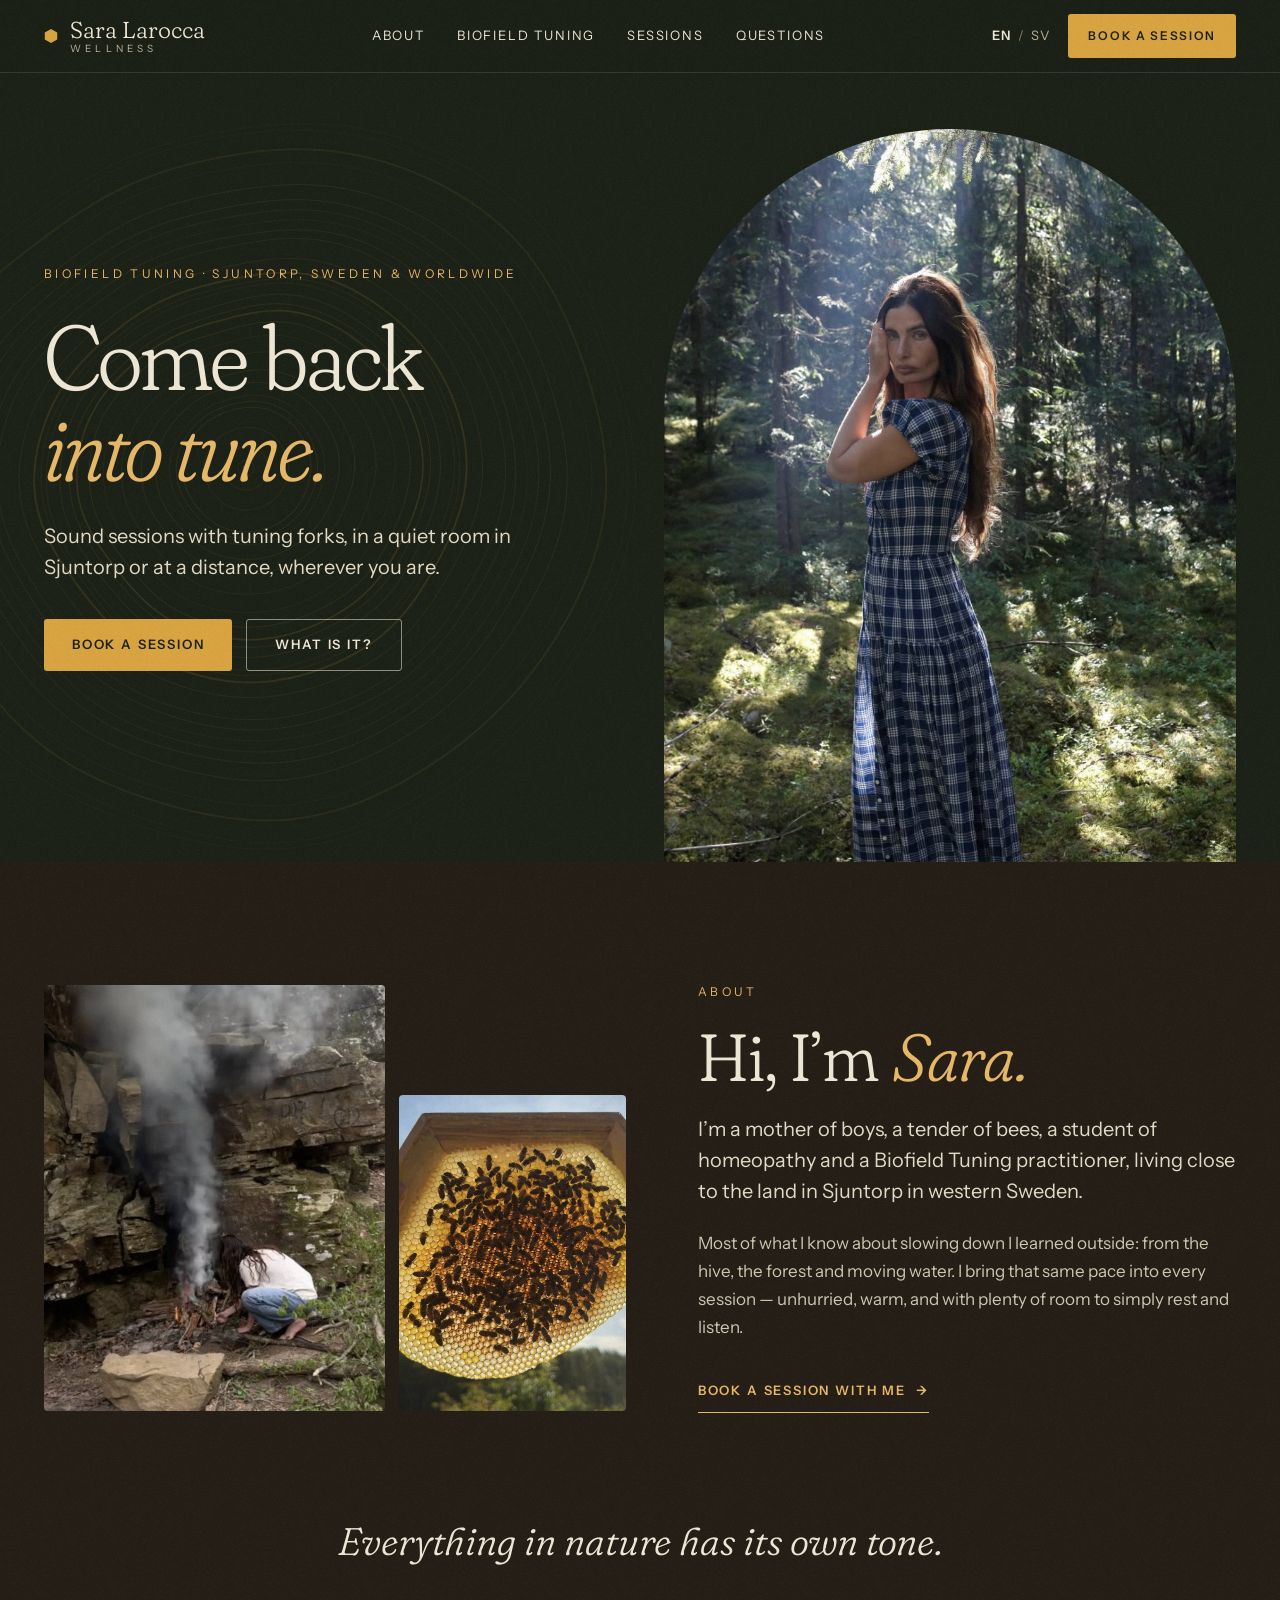
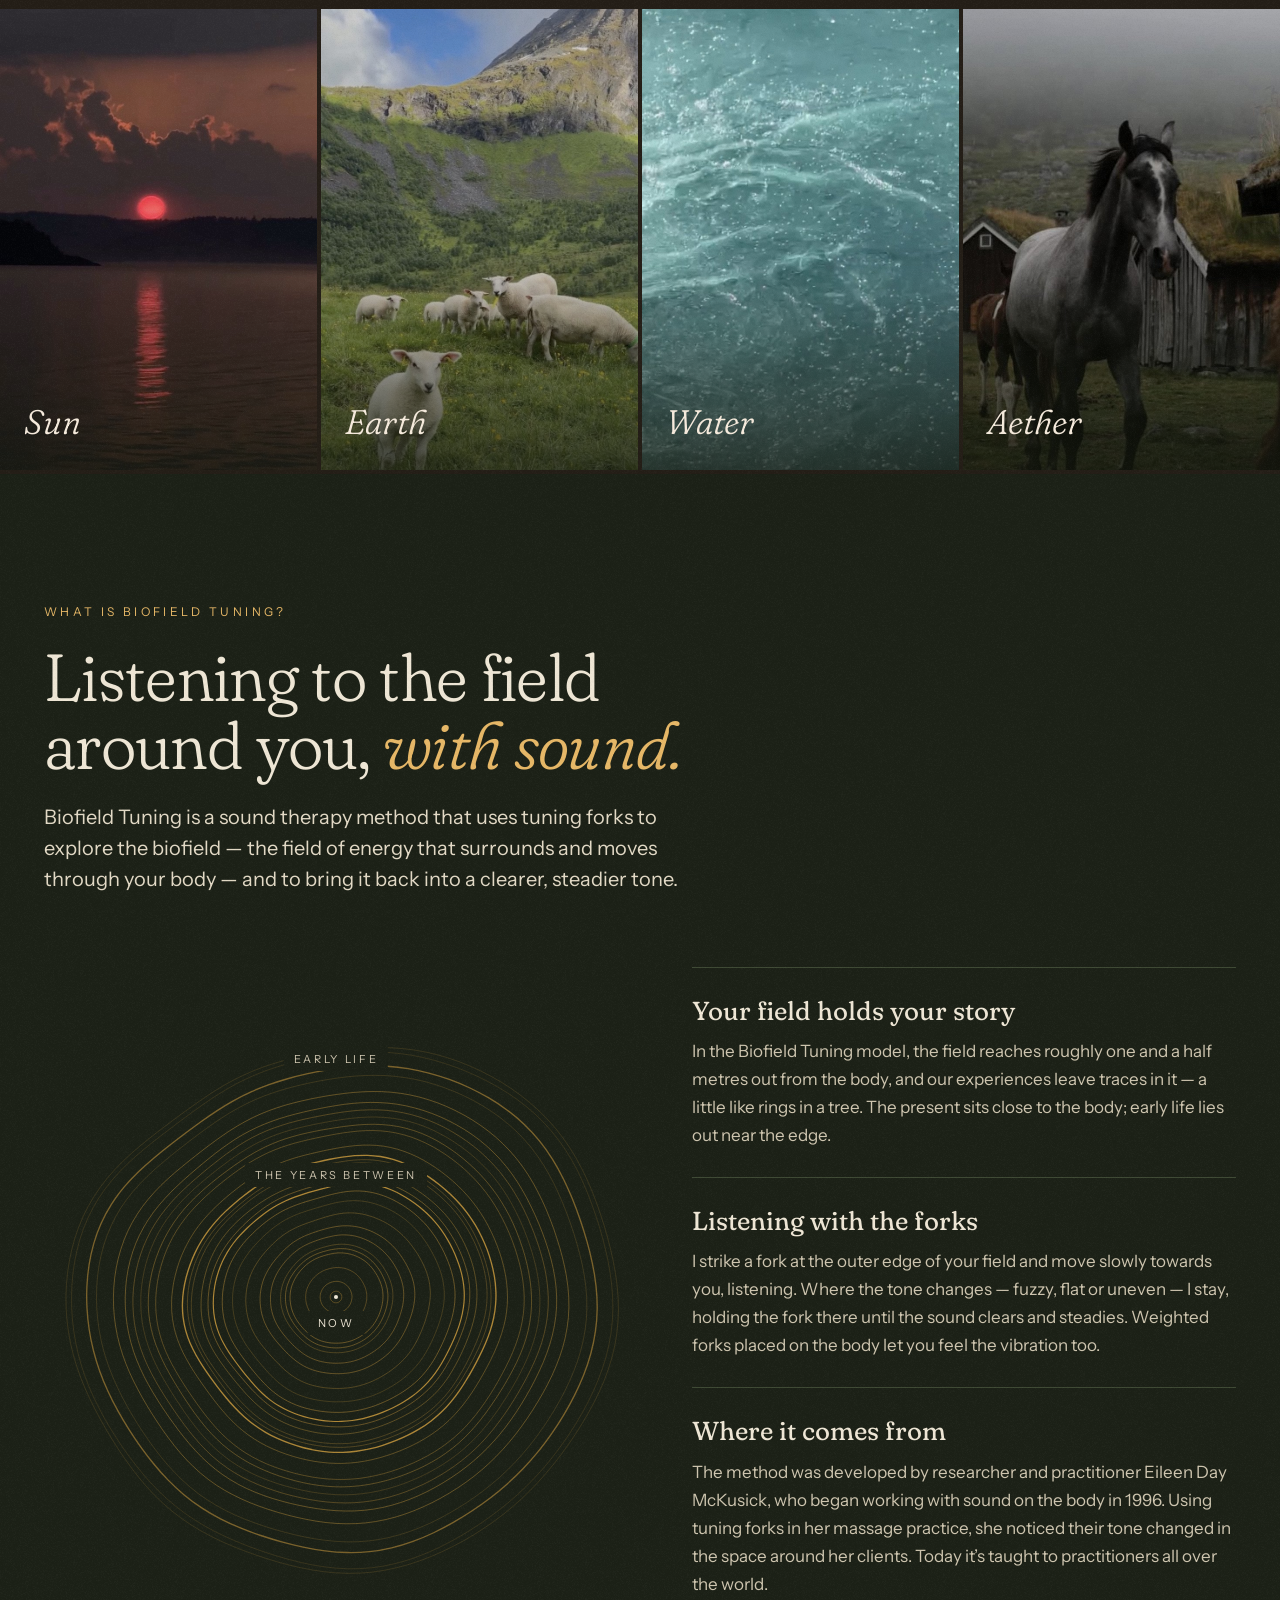
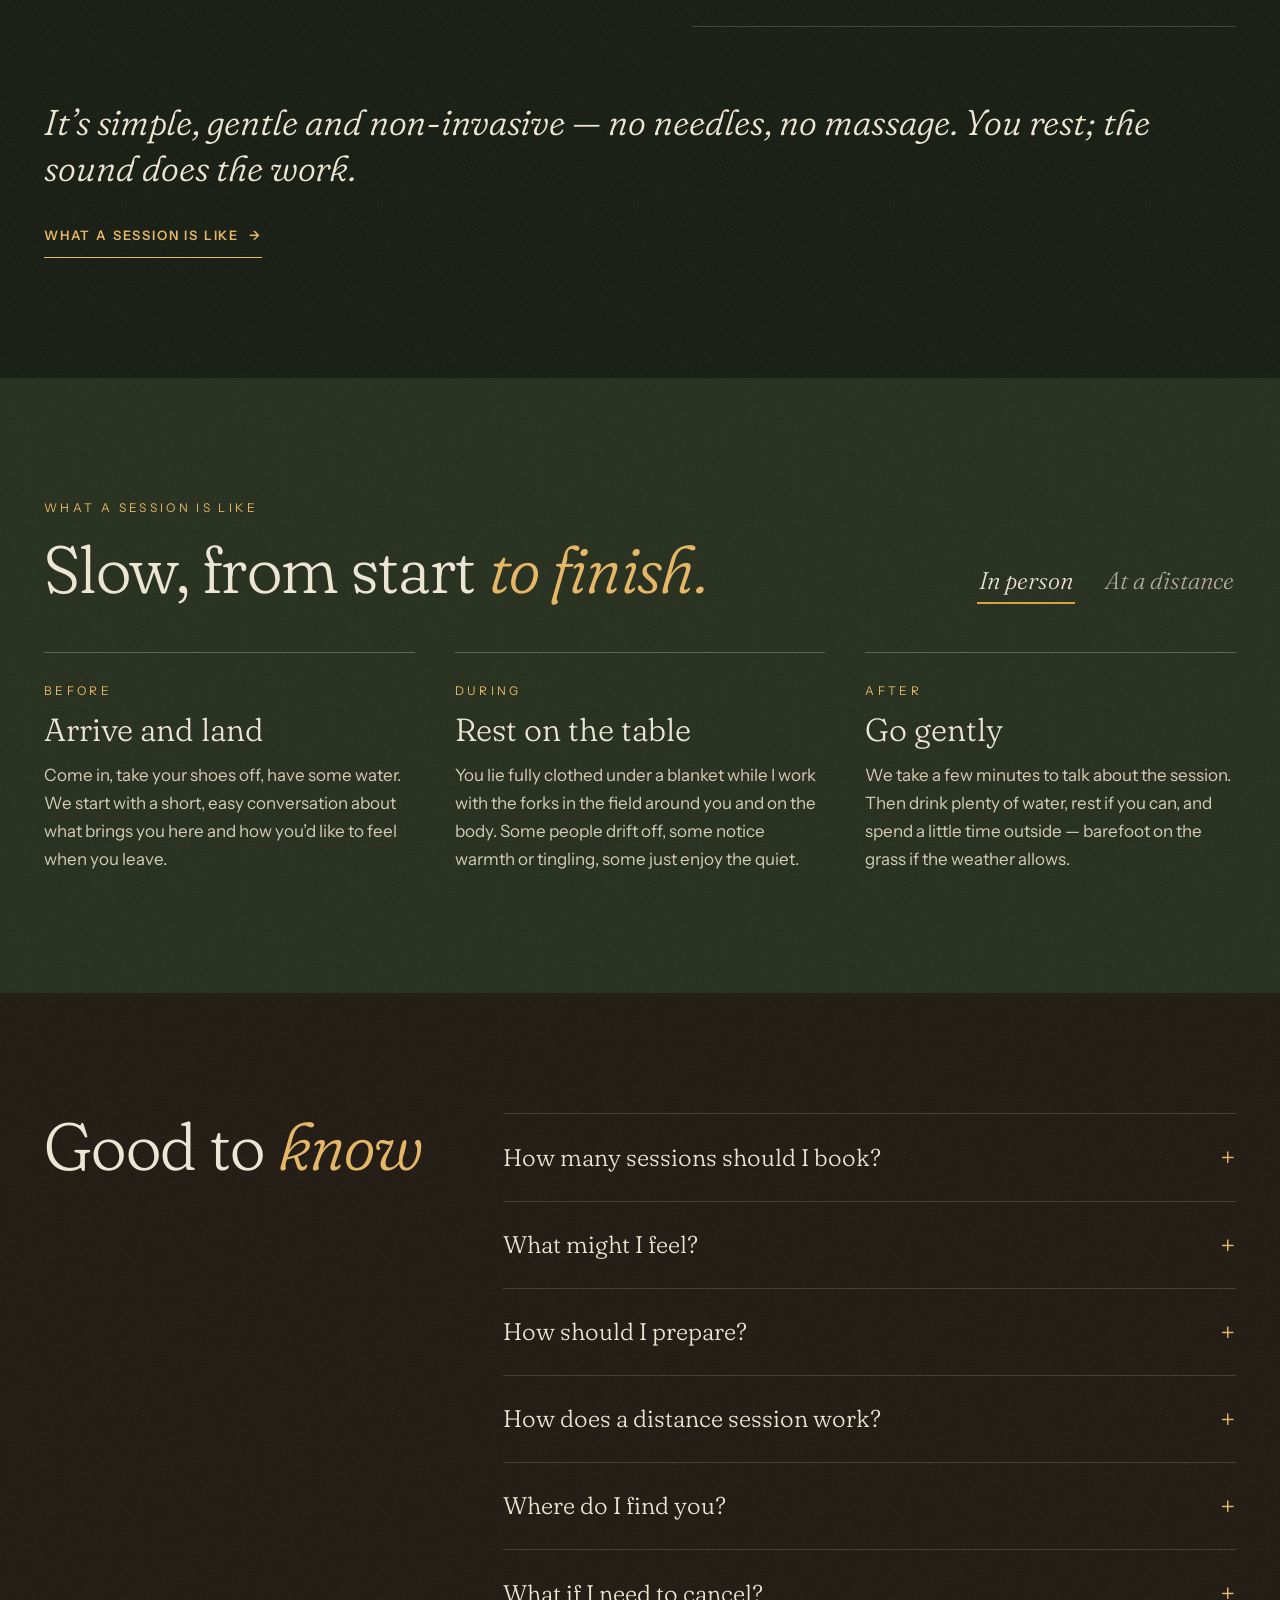
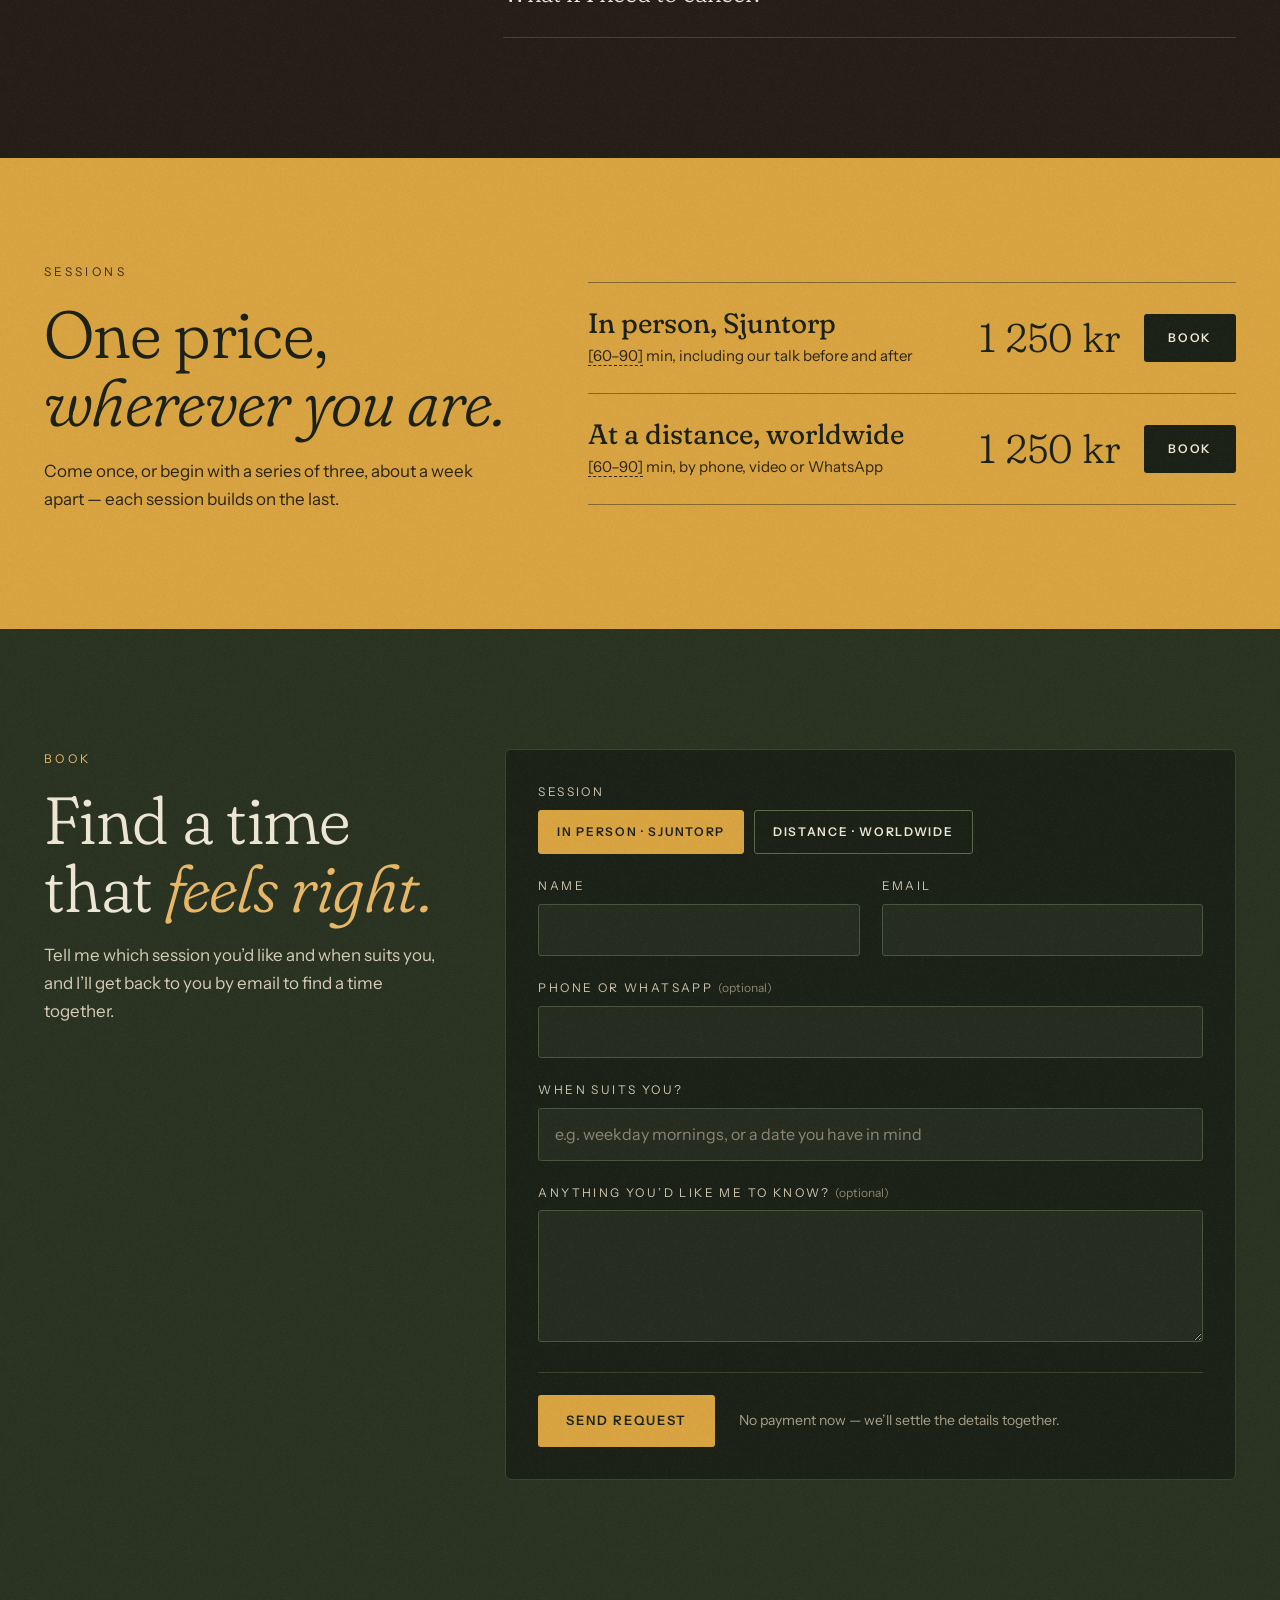
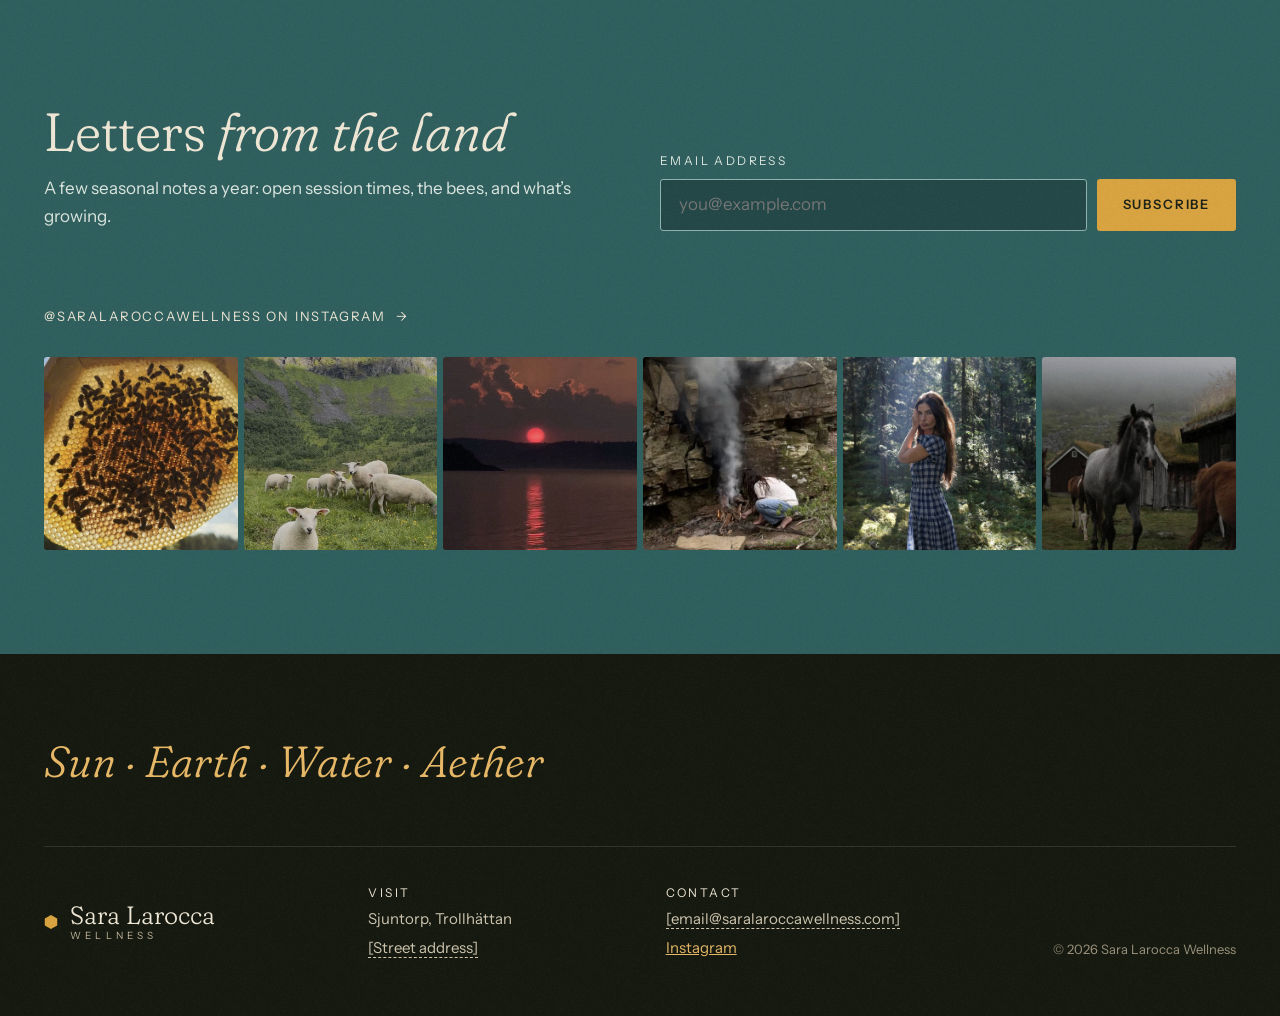
==== index.html @ 6b02db24 "Add Sara Larocca Wellness website (English + Swedish) Static two-language site: index.html (EN), sv/" ====
<!doctype html>
<html lang="en">
<head>
<meta charset="utf-8">
<meta name="viewport" content="width=device-width, initial-scale=1">
<title>Sara Larocca Wellness — Biofield Tuning in Sjuntorp & online</title>
<meta name="description" content="Biofield Tuning sound sessions with tuning forks, in person in Sjuntorp (Trollhättan) or at a distance, worldwide. 1 250 kr per session.">
<meta name="theme-color" content="#1C2117">
<link rel="alternate" hreflang="en" href="/">
<link rel="alternate" hreflang="sv" href="/sv/">
<link rel="alternate" hreflang="x-default" href="/">
<meta property="og:type" content="website">
<meta property="og:title" content="Sara Larocca Wellness — Biofield Tuning in Sjuntorp & online">
<meta property="og:description" content="Biofield Tuning sound sessions with tuning forks, in person in Sjuntorp (Trollhättan) or at a distance, worldwide. 1 250 kr per session.">
<meta property="og:image" content="assets/img/forest.jpg">
<link rel="icon" href="favicon.svg" type="image/svg+xml">
<link rel="preconnect" href="https://fonts.googleapis.com">
<link rel="preconnect" href="https://fonts.gstatic.com" crossorigin>
<link href="https://fonts.googleapis.com/css2?family=Fraunces:ital,opsz,wght@0,9..144,300..600;1,9..144,300..500&amp;family=Instrument+Sans:wght@400;500;600&amp;display=swap" rel="stylesheet">
<link rel="stylesheet" href="assets/css/site.css">
<script type="application/ld+json">{"@context": "https://schema.org", "@type": "HealthAndBeautyBusiness", "name": "Sara Larocca Wellness", "description": "Biofield Tuning sound sessions with tuning forks, in person in Sjuntorp (Trollhättan) or at a distance, worldwide. 1 250 kr per session.", "address": {"@type": "PostalAddress", "addressLocality": "Sjuntorp", "addressRegion": "Västra Götaland", "addressCountry": "SE"}, "sameAs": ["https://www.instagram.com/saralaroccawellness/"], "priceRange": "1250 SEK"}</script>
</head>
<body>
<div id="top" class="grain" style="font-family: 'Instrument Sans', system-ui, sans-serif; font-variation-settings: 'SOFT' 100; color: #EFE7D6; background: #1C2117; font-size: 17px; line-height: 1.65">

<!-- NAV -->
<header style="position: sticky; top: 0; z-index: 10; background: rgba(28,33,23,0.92); border-bottom: 1px solid rgba(239,231,214,0.12)">
<div style="max-width: 1240px; margin: 0 auto; padding: 14px 24px; display: flex; align-items: center; justify-content: space-between; gap: 24px; flex-wrap: wrap">
<a href="#top" style="text-decoration: none; color: #EFE7D6; display: flex; align-items: center; gap: 12px">
<svg aria-hidden="true" width="14" height="16" viewBox="0 0 18 20"><path d="M9 1 L17 5.5 L17 14.5 L9 19 L1 14.5 L1 5.5 Z" fill="#D9A441"></path></svg>
<span style="display: flex; flex-direction: column; line-height: 1.1">
<span style="font-family: 'Fraunces', Georgia, serif; font-size: 23px; font-weight: 300">Sara Larocca</span>
<span style="font-size: 10px; letter-spacing: 0.42em; text-transform: uppercase; color: #BFB49C">Wellness</span>
</span>
</a>
<nav class="nav-links" aria-label="Main" style="display: flex; gap: 32px; font-size: 13px; letter-spacing: 0.14em; text-transform: uppercase">
<a href="#about" style="color: #EFE7D6; text-decoration: none">About</a>
<a href="#what" style="color: #EFE7D6; text-decoration: none">Biofield Tuning</a>
<a href="#sessions" style="color: #EFE7D6; text-decoration: none">Sessions</a>
<a href="#faq" style="color: #EFE7D6; text-decoration: none">Questions</a>
</nav>
<div style="display: flex; align-items: center; gap: 18px">
<div style="font-size: 13px; letter-spacing: 0.1em; display: flex; gap: 6px" aria-label="Language">
<a href="#top" aria-current="page" style="color: #EFE7D6; font-weight: 600; text-decoration: none">EN</a>
<span aria-hidden="true" style="color: #8E8672">/</span>
<a href="sv/" lang="sv" style="color: #BFB49C; text-decoration: none">SV</a>
</div>
<a href="#book" style="background: #D9A441; color: #1C2117; text-decoration: none; padding: 0 20px; border-radius: 3px; font-weight: 600; font-size: 12px; letter-spacing: 0.14em; text-transform: uppercase; min-height: 44px; box-sizing: border-box; display: inline-flex; align-items: center">Book a session</a>
</div>
</div>
</header>

<!-- HERO -->
<section style="display: flex; flex-wrap: wrap; align-items: stretch; background: #1C2117">
<div style="flex: 1 1 480px; min-width: 0; display: flex; align-items: center; padding: 88px 40px 88px max(24px, calc((100vw - 1240px) / 2 + 24px)); box-sizing: border-box; position: relative; overflow: hidden">
<img src="assets/img/rings.svg" alt="" aria-hidden="true" style="position: absolute; left: -24%; top: 50%; width: 125%; max-width: none; transform: translateY(-50%); opacity: 0.16; pointer-events: none">
<div style="position: relative; display: flex; flex-direction: column; gap: 28px; max-width: 600px">
<p style="margin: 0; font-size: 12px; letter-spacing: 0.28em; text-transform: uppercase; color: #E7B867">Biofield Tuning · Sjuntorp, Sweden &amp; worldwide</p>
<h1 style="margin: 0; font-family: 'Fraunces', Georgia, serif; font-weight: 300; font-size: clamp(56px, 7.2vw, 104px); line-height: 0.98; letter-spacing: -0.02em">Come back <em style="font-style: italic; color: #E7B867">into tune.</em></h1>
<p style="margin: 0; font-size: 20px; line-height: 1.55; color: #E3DAC6; max-width: 30rem">Sound sessions with tuning forks, in a quiet room in Sjuntorp or at a distance, wherever you are.</p>
<div style="display: flex; gap: 14px; flex-wrap: wrap; margin-top: 8px">
<a href="#book" style="background: #D9A441; color: #1C2117; text-decoration: none; padding: 0 28px; border-radius: 3px; font-weight: 600; font-size: 13px; letter-spacing: 0.14em; text-transform: uppercase; min-height: 52px; box-sizing: border-box; display: inline-flex; align-items: center">Book a session</a>
<a href="#what" style="border: 1px solid rgba(239,231,214,0.55); color: #EFE7D6; text-decoration: none; padding: 0 28px; border-radius: 3px; font-weight: 600; font-size: 13px; letter-spacing: 0.14em; text-transform: uppercase; min-height: 52px; box-sizing: border-box; display: inline-flex; align-items: center">What is it?</a>
</div>
</div>
</div>
<div style="flex: 1 1 480px; min-width: 0; display: flex; justify-content: center; align-items: flex-end; padding: 56px max(24px, calc((100vw - 1240px) / 2 + 24px)) 0 24px; box-sizing: border-box">
<img src="assets/img/forest.jpg" alt="Sara standing in a sunlit spruce forest in a blue gingham dress" style="width: 100%; max-width: 620px; aspect-ratio: 0.78; object-fit: cover; object-position: 45% 30%; border-radius: 999px 999px 0 0; display: block">
</div>
</section>

<!-- ABOUT -->
<section id="about" style="background: #241E17">
<div style="max-width: 1240px; margin: 0 auto; padding: 120px 24px 104px; display: flex; flex-wrap: wrap; gap: 72px; align-items: center">
<div style="flex: 1.2 1 440px; min-width: 0; display: grid; grid-template-columns: 3fr 2fr; gap: 14px; align-items: end">
<img src="assets/img/fire.jpg" alt="Sara crouching barefoot by a smoking campfire under a rock face" style="width: 100%; aspect-ratio: 0.8; object-fit: cover; object-position: 45% 50%; border-radius: 4px; display: block">
<img src="assets/img/honeycomb.jpg" alt="Golden honeycomb covered in bees, held up against the sky" style="width: 100%; aspect-ratio: 0.72; object-fit: cover; object-position: 50% 45%; border-radius: 4px; display: block">
</div>
<div style="flex: 1 1 420px; min-width: 0; display: flex; flex-direction: column; gap: 22px">
<p style="margin: 0; font-size: 12px; letter-spacing: 0.28em; text-transform: uppercase; color: #E7B867">About</p>
<h2 style="margin: 0; font-family: 'Fraunces', Georgia, serif; font-weight: 300; font-size: clamp(42px, 5.2vw, 72px); line-height: 1.02; letter-spacing: -0.01em">Hi, I’m <em style="font-style: italic; color: #E7B867">Sara.</em></h2>
<p style="margin: 0; font-size: 20px; line-height: 1.55; color: #E3DAC6">I’m a mother of boys, a tender of bees, a student of homeopathy and a Biofield Tuning practitioner, living close to the land in Sjuntorp in western Sweden.</p>
<p style="margin: 0; color: #CFC6B0">Most of what I know about slowing down I learned outside: from the hive, the forest and moving water. I bring that same pace into every session — unhurried, warm, and with plenty of room to simply rest and listen.</p>
<a href="#book" style="align-self: flex-start; margin-top: 6px; color: #E7B867; text-decoration: none; font-weight: 600; font-size: 13px; letter-spacing: 0.14em; text-transform: uppercase; min-height: 44px; display: inline-flex; align-items: center; gap: 10px; border-bottom: 1px solid #E7B867">Book a session with me <span aria-hidden="true">→</span></a>
</div>
</div>

<!-- FOUR ELEMENTS -->
<div style="padding: 0 0 4px">
<p style="margin: 0 auto; padding: 0 24px 44px; text-align: center; font-family: 'Fraunces', Georgia, serif; font-style: italic; font-weight: 300; font-size: clamp(26px, 3vw, 40px); line-height: 1.25; color: #EFE7D6; text-wrap: balance">Everything in nature has its own tone.</p>
<div style="display: grid; grid-template-columns: repeat(auto-fit, minmax(170px, 1fr)); gap: 4px">
<div style="position: relative; height: clamp(300px, 36vw, 540px); overflow: hidden">
<img src="assets/img/sunset.jpg" alt="A red sun setting over still water" style="position: absolute; inset: 0; width: 100%; height: 100%; object-fit: cover; object-position: 48% 40%; display: block">
<div style="position: absolute; inset: 0; background: linear-gradient(180deg, rgba(21,25,15,0) 55%, rgba(21,25,15,0.7) 100%)"></div>
<span style="position: absolute; left: 24px; bottom: 20px; font-family: 'Fraunces', Georgia, serif; font-style: italic; font-weight: 300; font-size: 34px; color: #F6EBDD">Sun</span>
</div>
<div style="position: relative; height: clamp(300px, 36vw, 540px); overflow: hidden">
<img src="assets/img/sheep.jpg" alt="Sheep grazing in a green valley beneath a mountain" style="position: absolute; inset: 0; width: 100%; height: 100%; object-fit: cover; object-position: 35% 80%; display: block">
<div style="position: absolute; inset: 0; background: linear-gradient(180deg, rgba(21,25,15,0) 55%, rgba(21,25,15,0.7) 100%)"></div>
<span style="position: absolute; left: 24px; bottom: 20px; font-family: 'Fraunces', Georgia, serif; font-style: italic; font-weight: 300; font-size: 34px; color: #F6EBDD">Earth</span>
</div>
<div style="position: relative; height: clamp(300px, 36vw, 540px); overflow: hidden">
<img src="assets/img/water.jpg" alt="Turquoise rushing water" style="position: absolute; inset: 0; width: 100%; height: 100%; object-fit: cover; display: block">
<div style="position: absolute; inset: 0; background: linear-gradient(180deg, rgba(21,25,15,0) 55%, rgba(21,25,15,0.7) 100%)"></div>
<span style="position: absolute; left: 24px; bottom: 20px; font-family: 'Fraunces', Georgia, serif; font-style: italic; font-weight: 300; font-size: 34px; color: #F6EBDD">Water</span>
</div>
<div style="position: relative; height: clamp(300px, 36vw, 540px); overflow: hidden">
<img src="assets/img/horses.jpg" alt="A grey horse walking past turf-roofed cabins in the mist" style="position: absolute; inset: 0; width: 100%; height: 100%; object-fit: cover; object-position: 37% 50%; display: block">
<div style="position: absolute; inset: 0; background: linear-gradient(180deg, rgba(21,25,15,0) 55%, rgba(21,25,15,0.7) 100%)"></div>
<span style="position: absolute; left: 24px; bottom: 20px; font-family: 'Fraunces', Georgia, serif; font-style: italic; font-weight: 300; font-size: 34px; color: #F6EBDD">Aether</span>
</div>
</div>
</div>
</section>

<!-- WHAT IS -->
<section id="what" style="background: #1C2117">
<div style="max-width: 1240px; margin: 0 auto; padding: 128px 24px 120px; display: flex; flex-direction: column; gap: 72px">
<div style="display: flex; flex-direction: column; gap: 22px; max-width: 54rem">
<p style="margin: 0; font-size: 12px; letter-spacing: 0.28em; text-transform: uppercase; color: #E7B867">What is Biofield Tuning?</p>
<h2 style="margin: 0; font-family: 'Fraunces', Georgia, serif; font-weight: 300; font-size: clamp(42px, 5.2vw, 72px); line-height: 1.02; letter-spacing: -0.01em">Listening to the field around you, <em style="font-style: italic; color: #E7B867">with sound.</em></h2>
<p style="margin: 0; font-size: 20px; line-height: 1.55; color: #E3DAC6; max-width: 42rem">Biofield Tuning is a sound therapy method that uses tuning forks to explore the biofield — the field of energy that surrounds and moves through your body — and to bring it back into a clearer, steadier tone.</p>
</div>

<div style="display: flex; flex-wrap: wrap; gap: 64px; align-items: center">
<div style="flex: 1 1 460px; min-width: 0">
<div style="position: relative; max-width: 580px; margin: 0 auto">
<img src="assets/img/rings.svg" alt="Fine golden growth rings, like the cross-section of a tree" style="width: 100%; aspect-ratio: 1; display: block">
<span style="position: absolute; left: 50%; top: 9%; transform: translate(-50%, -50%); color: #CFC6B0; font-size: 11px; letter-spacing: 0.24em; text-transform: uppercase; white-space: nowrap; background: #1C2117; padding: 3px 10px">Early life</span>
<span style="position: absolute; left: 50%; top: 29%; transform: translate(-50%, -50%); color: #CFC6B0; font-size: 11px; letter-spacing: 0.24em; text-transform: uppercase; white-space: nowrap; background: #1C2117; padding: 3px 10px">The years between</span>
<span style="position: absolute; left: 50%; top: 50%; transform: translate(-50%, 14px); color: #EFE7D6; font-size: 11px; letter-spacing: 0.24em; text-transform: uppercase; white-space: nowrap; background: #1C2117; padding: 3px 10px">Now</span>
</div>
</div>
<div style="flex: 1 1 420px; min-width: 0; display: flex; flex-direction: column">
<div style="border-top: 1px solid #3F4A35; padding: 28px 0; display: flex; flex-direction: column; gap: 10px">
<h3 style="margin: 0; font-family: 'Fraunces', Georgia, serif; font-weight: 400; font-size: 26px; line-height: 1.2">Your field holds your story</h3>
<p style="margin: 0; color: #CFC6B0">In the Biofield Tuning model, the field reaches roughly one and a half metres out from the body, and our experiences leave traces in it — a little like rings in a tree. The present sits close to the body; early life lies out near the edge.</p>
</div>
<div style="border-top: 1px solid #3F4A35; padding: 28px 0; display: flex; flex-direction: column; gap: 10px">
<h3 style="margin: 0; font-family: 'Fraunces', Georgia, serif; font-weight: 400; font-size: 26px; line-height: 1.2">Listening with the forks</h3>
<p style="margin: 0; color: #CFC6B0">I strike a fork at the outer edge of your field and move slowly towards you, listening. Where the tone changes — fuzzy, flat or uneven — I stay, holding the fork there until the sound clears and steadies. Weighted forks placed on the body let you feel the vibration too.</p>
</div>
<div style="border-top: 1px solid #3F4A35; border-bottom: 1px solid #3F4A35; padding: 28px 0; display: flex; flex-direction: column; gap: 10px">
<h3 style="margin: 0; font-family: 'Fraunces', Georgia, serif; font-weight: 400; font-size: 26px; line-height: 1.2">Where it comes from</h3>
<p style="margin: 0; color: #CFC6B0">The method was developed by researcher and practitioner Eileen Day McKusick, who began working with sound on the body in 1996. Using tuning forks in her massage practice, she noticed their tone changed in the space around her clients. Today it’s taught to practitioners all over the world.</p>
</div>
</div>
</div>

<div style="display: flex; flex-wrap: wrap; gap: 56px; align-items: center">
<div style="flex: 1 1 420px; min-width: 0; display: flex; flex-direction: column; gap: 22px">
<p style="margin: 0; font-family: 'Fraunces', Georgia, serif; font-style: italic; font-weight: 300; font-size: clamp(26px, 2.8vw, 36px); line-height: 1.3; color: #EFE7D6">It’s simple, gentle and non-invasive — no needles, no massage. You rest; the sound does the work.</p>
<a href="#sessions" style="align-self: flex-start; color: #E7B867; text-decoration: none; font-weight: 600; font-size: 13px; letter-spacing: 0.14em; text-transform: uppercase; min-height: 44px; display: inline-flex; align-items: center; gap: 10px; border-bottom: 1px solid #E7B867">What a session is like <span aria-hidden="true">→</span></a>
</div>
</div>
</div>
</section>

<!-- SESSION FLOW -->
<section id="sessions" style="background: #2A3322">
<div style="max-width: 1240px; margin: 0 auto; padding: 120px 24px; display: flex; flex-direction: column; gap: 48px">
<div style="display: flex; flex-wrap: wrap; justify-content: space-between; align-items: flex-end; gap: 28px">
<div style="display: flex; flex-direction: column; gap: 18px; max-width: 46rem">
<p style="margin: 0; font-size: 12px; letter-spacing: 0.28em; text-transform: uppercase; color: #E7B867">What a session is like</p>
<h2 style="margin: 0; font-family: 'Fraunces', Georgia, serif; font-weight: 300; font-size: clamp(42px, 5.2vw, 72px); line-height: 1.02; letter-spacing: -0.01em">Slow, from start <em style="font-style: italic; color: #E7B867">to finish.</em></h2>
</div>
<div role="group" aria-label="Session type" style="display: flex; gap: 28px">
<button type="button" class="flow-tab" data-flow="inperson" aria-pressed="true">In person</button>
<button type="button" class="flow-tab" data-flow="distance" aria-pressed="false">At a distance</button>
</div>
</div>
<div data-flow-panel="inperson">
<div style="display: grid; grid-template-columns: repeat(auto-fit, minmax(280px, 1fr)); gap: 40px">
<div style="border-top: 1px solid #5B6A4C; padding-top: 28px; display: flex; flex-direction: column; gap: 12px">
<span style="font-size: 12px; letter-spacing: 0.28em; text-transform: uppercase; color: #E7B867">Before</span>
<h3 style="margin: 0; font-family: 'Fraunces', Georgia, serif; font-weight: 300; font-size: 32px; line-height: 1.15">Arrive and land</h3>
<p style="margin: 0; color: #D6CDB8">Come in, take your shoes off, have some water. We start with a short, easy conversation about what brings you here and how you’d like to feel when you leave.</p>
</div>
<div style="border-top: 1px solid #5B6A4C; padding-top: 28px; display: flex; flex-direction: column; gap: 12px">
<span style="font-size: 12px; letter-spacing: 0.28em; text-transform: uppercase; color: #E7B867">During</span>
<h3 style="margin: 0; font-family: 'Fraunces', Georgia, serif; font-weight: 300; font-size: 32px; line-height: 1.15">Rest on the table</h3>
<p style="margin: 0; color: #D6CDB8">You lie fully clothed under a blanket while I work with the forks in the field around you and on the body. Some people drift off, some notice warmth or tingling, some just enjoy the quiet.</p>
</div>
<div style="border-top: 1px solid #5B6A4C; padding-top: 28px; display: flex; flex-direction: column; gap: 12px">
<span style="font-size: 12px; letter-spacing: 0.28em; text-transform: uppercase; color: #E7B867">After</span>
<h3 style="margin: 0; font-family: 'Fraunces', Georgia, serif; font-weight: 300; font-size: 32px; line-height: 1.15">Go gently</h3>
<p style="margin: 0; color: #D6CDB8">We take a few minutes to talk about the session. Then drink plenty of water, rest if you can, and spend a little time outside — barefoot on the grass if the weather allows.</p>
</div>
</div>
</div>
<div data-flow-panel="distance" hidden>
<div style="display: grid; grid-template-columns: repeat(auto-fit, minmax(280px, 1fr)); gap: 40px">
<div style="border-top: 1px solid #5B6A4C; padding-top: 28px; display: flex; flex-direction: column; gap: 12px">
<span style="font-size: 12px; letter-spacing: 0.28em; text-transform: uppercase; color: #E7B867">Before</span>
<h3 style="margin: 0; font-family: 'Fraunces', Georgia, serif; font-weight: 300; font-size: 32px; line-height: 1.15">A short call</h3>
<p style="margin: 0; color: #D6CDB8">We meet by phone, video or WhatsApp to talk about what brings you here and how you’d like to feel. Have a quiet, warm spot ready where you can lie down undisturbed.</p>
</div>
<div style="border-top: 1px solid #5B6A4C; padding-top: 28px; display: flex; flex-direction: column; gap: 12px">
<span style="font-size: 12px; letter-spacing: 0.28em; text-transform: uppercase; color: #E7B867">During</span>
<h3 style="margin: 0; font-family: 'Fraunces', Georgia, serif; font-weight: 300; font-size: 32px; line-height: 1.15">Rest at home</h3>
<p style="margin: 0; color: #D6CDB8">You lie down under a blanket and rest while I work with the forks here in Sjuntorp. Phone on silent, eyes closed — there’s nothing you need to do.</p>
</div>
<div style="border-top: 1px solid #5B6A4C; padding-top: 28px; display: flex; flex-direction: column; gap: 12px">
<span style="font-size: 12px; letter-spacing: 0.28em; text-transform: uppercase; color: #E7B867">After</span>
<h3 style="margin: 0; font-family: 'Fraunces', Georgia, serif; font-weight: 300; font-size: 32px; line-height: 1.15">Reconnect</h3>
<p style="margin: 0; color: #D6CDB8">We speak again to share what each of us noticed. Then stay cosy, drink water and keep the rest of the day slow if you can.</p>
</div>
</div>
</div>
</div>
</section>

<!-- PRICES -->

<!-- TESTIMONIALS — hidden until Sara has real client quotes. Replace the [placeholder] text, then delete the word hidden below. -->
<section hidden style="background: #1C2117">
<div style="max-width: 1240px; margin: 0 auto; padding: 120px 24px; display: flex; flex-direction: column; gap: 52px">
<div style="display: flex; flex-wrap: wrap; justify-content: space-between; align-items: flex-end; gap: 16px">
<h2 style="margin: 0; font-family: 'Fraunces', Georgia, serif; font-weight: 300; font-size: clamp(42px, 5.2vw, 72px); line-height: 1.02; letter-spacing: -0.01em">Kind <em style="font-style: italic; color: #E7B867">words</em></h2>
<span style="font-size: 12px; letter-spacing: 0.12em; text-transform: uppercase; color: #E7B867; border: 1px dashed #E7B867; border-radius: 3px; padding: 6px 14px">Placeholder — swap for real client quotes</span>
</div>
<div style="display: grid; grid-template-columns: repeat(auto-fit, minmax(280px, 1fr)); gap: 48px">
<figure style="margin: 0; display: flex; flex-direction: column; gap: 14px">
<span aria-hidden="true" style="font-family: 'Fraunces', Georgia, serif; font-size: 72px; line-height: 0.6; color: #D9A441; height: 34px">“</span>
<blockquote style="margin: 0; font-family: 'Fraunces', Georgia, serif; font-style: italic; font-size: 24px; line-height: 1.42; font-weight: 300; color: #EFE7D6">[Placeholder] I didn’t know what to expect, and it was the most restful hour I’ve had in a long time.</blockquote>
<figcaption style="font-size: 12px; letter-spacing: 0.2em; text-transform: uppercase; color: #BFB49C; margin-top: 6px">[Client name] · In person</figcaption>
</figure>
<figure style="margin: 0; display: flex; flex-direction: column; gap: 14px">
<span aria-hidden="true" style="font-family: 'Fraunces', Georgia, serif; font-size: 72px; line-height: 0.6; color: #D9A441; height: 34px">“</span>
<blockquote style="margin: 0; font-family: 'Fraunces', Georgia, serif; font-style: italic; font-size: 24px; line-height: 1.42; font-weight: 300; color: #EFE7D6">[Placeholder] Sara has such a calm way about her. I felt at ease from the very first minute.</blockquote>
<figcaption style="font-size: 12px; letter-spacing: 0.2em; text-transform: uppercase; color: #BFB49C; margin-top: 6px">[Client name] · Distance</figcaption>
</figure>
<figure style="margin: 0; display: flex; flex-direction: column; gap: 14px">
<span aria-hidden="true" style="font-family: 'Fraunces', Georgia, serif; font-size: 72px; line-height: 0.6; color: #D9A441; height: 34px">“</span>
<blockquote style="margin: 0; font-family: 'Fraunces', Georgia, serif; font-style: italic; font-size: 24px; line-height: 1.42; font-weight: 300; color: #EFE7D6">[Placeholder] The sound of the forks stayed with me all evening, in the best way.</blockquote>
<figcaption style="font-size: 12px; letter-spacing: 0.2em; text-transform: uppercase; color: #BFB49C; margin-top: 6px">[Client name] · In person</figcaption>
</figure>
</div>
</div>
</section>

<!-- FAQ -->
<section id="faq" style="background: #241E17">
<div style="max-width: 1240px; margin: 0 auto; padding: 120px 24px; display: flex; flex-wrap: wrap; gap: 48px 72px">
<div style="flex: 1 1 300px; min-width: 0">
<h2 style="margin: 0; font-family: 'Fraunces', Georgia, serif; font-weight: 300; font-size: clamp(42px, 5.2vw, 72px); line-height: 1.02; letter-spacing: -0.01em">Good to <em style="font-style: italic; color: #E7B867">know</em></h2>
</div>
<div style="flex: 2 1 560px; min-width: 0; display: flex; flex-direction: column; border-top: 1px solid #4A3F31">
<details style="border-bottom: 1px solid #4A3F31; padding: 20px 0">
<summary style="display: flex; justify-content: space-between; gap: 16px; font-family: 'Fraunces', Georgia, serif; font-size: 24px; font-weight: 300; min-height: 44px; align-items: center">How many sessions should I book?<span class="faq-plus" aria-hidden="true" style="font-size: 28px; font-weight: 300; color: #E7B867; transition: transform .2s">+</span></summary>
<p style="margin: 12px 0 0; color: #CFC6B0; max-width: 44rem">A single session is a lovely way to try it. Many people choose to begin with three, about a week apart, since each session builds on the one before. After that, some come back with the seasons.</p>
</details>
<details style="border-bottom: 1px solid #4A3F31; padding: 20px 0">
<summary style="display: flex; justify-content: space-between; gap: 16px; font-family: 'Fraunces', Georgia, serif; font-size: 24px; font-weight: 300; min-height: 44px; align-items: center">What might I feel?<span class="faq-plus" aria-hidden="true" style="font-size: 28px; font-weight: 300; color: #E7B867; transition: transform .2s">+</span></summary>
<p style="margin: 12px 0 0; color: #CFC6B0; max-width: 44rem">Everyone is different. Some feel warmth, tingling or a wave of emotion; some fall asleep; some notice very little in the moment and more in the days after. All of it is completely normal.</p>
</details>
<details style="border-bottom: 1px solid #4A3F31; padding: 20px 0">
<summary style="display: flex; justify-content: space-between; gap: 16px; font-family: 'Fraunces', Georgia, serif; font-size: 24px; font-weight: 300; min-height: 44px; align-items: center">How should I prepare?<span class="faq-plus" aria-hidden="true" style="font-size: 28px; font-weight: 300; color: #E7B867; transition: transform .2s">+</span></summary>
<p style="margin: 12px 0 0; color: #CFC6B0; max-width: 44rem">Wear something comfortable and drink plenty of water during the day. If you can, leave a little space in your calendar afterwards rather than rushing straight on to the next thing.</p>
</details>
<details style="border-bottom: 1px solid #4A3F31; padding: 20px 0">
<summary style="display: flex; justify-content: space-between; gap: 16px; font-family: 'Fraunces', Georgia, serif; font-size: 24px; font-weight: 300; min-height: 44px; align-items: center">How does a distance session work?<span class="faq-plus" aria-hidden="true" style="font-size: 28px; font-weight: 300; color: #E7B867; transition: transform .2s">+</span></summary>
<p style="margin: 12px 0 0; color: #CFC6B0; max-width: 44rem">Distance sessions follow the same process as in person — I simply work with the forks from my room in Sjuntorp while you rest at home. You can book from anywhere in the world; the booking page shows times in your own time zone.</p>
</details>
<details style="border-bottom: 1px solid #4A3F31; padding: 20px 0">
<summary style="display: flex; justify-content: space-between; gap: 16px; font-family: 'Fraunces', Georgia, serif; font-size: 24px; font-weight: 300; min-height: 44px; align-items: center">Where do I find you?<span class="faq-plus" aria-hidden="true" style="font-size: 28px; font-weight: 300; color: #E7B867; transition: transform .2s">+</span></summary>
<p style="margin: 12px 0 0; color: #CFC6B0; max-width: 44rem">My treatment room is in Sjuntorp, just outside Trollhättan. You’ll get the address and directions in your booking confirmation. <mark class="todo">[Parking info]</mark></p>
</details>
<details style="border-bottom: 1px solid #4A3F31; padding: 20px 0">
<summary style="display: flex; justify-content: space-between; gap: 16px; font-family: 'Fraunces', Georgia, serif; font-size: 24px; font-weight: 300; min-height: 44px; align-items: center">What if I need to cancel?<span class="faq-plus" aria-hidden="true" style="font-size: 28px; font-weight: 300; color: #E7B867; transition: transform .2s">+</span></summary>
<p style="margin: 12px 0 0; color: #CFC6B0; max-width: 44rem"><mark class="todo">[Cancellation policy — e.g. free rescheduling up to 24 hours before.]</mark> Use the link in your confirmation email to move your time.</p>
</details>
</div>
</div>
</section>

<!-- BOOKING (Cal.com embed mock) -->
<section style="background: #D9A441; color: #1C2117">
<div style="max-width: 1240px; margin: 0 auto; padding: 104px 24px; display: flex; flex-wrap: wrap; gap: 72px; align-items: center">
<div style="flex: 1 1 380px; min-width: 0; display: flex; flex-direction: column; gap: 20px">
<p style="margin: 0; font-size: 12px; letter-spacing: 0.28em; text-transform: uppercase; color: #3A2E1A">Sessions</p>
<h2 style="margin: 0; font-family: 'Fraunces', Georgia, serif; font-weight: 300; font-size: clamp(42px, 5.2vw, 72px); line-height: 1.02; letter-spacing: -0.01em">One price, <em style="font-style: italic">wherever you are.</em></h2>
<p style="margin: 0 0 12px; color: #2B2416; max-width: 36rem">Come once, or begin with a series of three, about a week apart — each session builds on the last.</p>
</div>
<div style="flex: 1.4 1 520px; min-width: 0; display: flex; flex-direction: column">
<div style="border-top: 1px solid rgba(28,33,23,0.45); padding: 24px 0; display: flex; flex-wrap: wrap; align-items: center; justify-content: space-between; gap: 16px 32px">
<div style="display: flex; flex-direction: column; gap: 4px; min-width: 0">
<span style="font-family: 'Fraunces', Georgia, serif; font-size: 28px; line-height: 1.2">In person, Sjuntorp</span>
<span style="font-size: 15px; color: #2B2416"><mark class="todo">[60–90]</mark> min, including our talk before and after</span>
</div>
<div style="display: flex; align-items: center; gap: 24px; flex-wrap: wrap">
<span style="font-family: 'Fraunces', Georgia, serif; font-size: 40px; font-weight: 300; line-height: 1; white-space: nowrap">1 250 kr</span>
<a href="#book" data-session="in-person" style="background: #1C2117; color: #EFE7D6; text-decoration: none; padding: 0 24px; border-radius: 3px; font-weight: 600; font-size: 12px; letter-spacing: 0.14em; text-transform: uppercase; min-height: 48px; box-sizing: border-box; display: inline-flex; align-items: center">Book</a>
</div>
</div>
<div style="border-top: 1px solid rgba(28,33,23,0.45); border-bottom: 1px solid rgba(28,33,23,0.45); padding: 24px 0; display: flex; flex-wrap: wrap; align-items: center; justify-content: space-between; gap: 16px 32px">
<div style="display: flex; flex-direction: column; gap: 4px; min-width: 0">
<span style="font-family: 'Fraunces', Georgia, serif; font-size: 28px; line-height: 1.2">At a distance, worldwide</span>
<span style="font-size: 15px; color: #2B2416"><mark class="todo">[60–90]</mark> min, by phone, video or WhatsApp</span>
</div>
<div style="display: flex; align-items: center; gap: 24px; flex-wrap: wrap">
<span style="font-family: 'Fraunces', Georgia, serif; font-size: 40px; font-weight: 300; line-height: 1; white-space: nowrap">1 250 kr</span>
<a href="#book" data-session="distance" style="background: #1C2117; color: #EFE7D6; text-decoration: none; padding: 0 24px; border-radius: 3px; font-weight: 600; font-size: 12px; letter-spacing: 0.14em; text-transform: uppercase; min-height: 48px; box-sizing: border-box; display: inline-flex; align-items: center">Book</a>
</div>
</div>
</div>
</div>
</section>

<section id="book" style="background: #2A3322">
<div style="max-width: 1240px; margin: 0 auto; padding: 120px 24px; display: flex; flex-wrap: wrap; gap: 56px">
<div style="flex: 1 1 320px; min-width: 0; display: flex; flex-direction: column; gap: 18px">
<p style="margin: 0; font-size: 12px; letter-spacing: 0.28em; text-transform: uppercase; color: #E7B867">Book</p>
<h2 style="margin: 0; font-family: 'Fraunces', Georgia, serif; font-weight: 300; font-size: clamp(42px, 5.2vw, 72px); line-height: 1.02; letter-spacing: -0.01em">Find a time that <em style="font-style: italic; color: #E7B867">feels right.</em></h2>
<p data-when="request" style="margin: 0; color: #D6CDB8">Tell me which session you’d like and when suits you, and I’ll get back to you by email to find a time together.</p>
<p data-when="cal" hidden style="margin: 0; color: #D6CDB8">Choose a session, a day and a time. You’ll get a confirmation by email, with a link to reschedule if plans change.</p>
</div>
<div style="flex: 2 1 560px; min-width: 0">
<div id="cal-embed" class="cal-embed" hidden></div>
<form id="request-form" class="booking-card" name="booking-request" method="POST" action="thanks.html" data-netlify="true" netlify-honeypot="bot-field">
<input type="hidden" name="form-name" value="booking-request">
<p hidden><label>Don’t fill this out if you’re human: <input name="bot-field"></label></p>
<fieldset class="session-pick">
<legend style="display: block; font-size: 12px; letter-spacing: 0.2em; text-transform: uppercase; color: #CFC6B0; margin-bottom: 8px">Session</legend>
<label class="pick"><input type="radio" name="session" value="in-person" checked> <span>In person · Sjuntorp</span></label>
<label class="pick"><input type="radio" name="session" value="distance"> <span>Distance · Worldwide</span></label>
</fieldset>
<div class="row">
<div class="field"><label for="f-name" style="display: block; font-size: 12px; letter-spacing: 0.2em; text-transform: uppercase; color: #CFC6B0; margin-bottom: 8px">Name</label><input id="f-name" name="name" type="text" autocomplete="name" required></div>
<div class="field"><label for="f-email" style="display: block; font-size: 12px; letter-spacing: 0.2em; text-transform: uppercase; color: #CFC6B0; margin-bottom: 8px">Email</label><input id="f-email" name="email" type="email" autocomplete="email" required></div>
</div>
<div class="field"><label for="f-phone" style="display: block; font-size: 12px; letter-spacing: 0.2em; text-transform: uppercase; color: #CFC6B0; margin-bottom: 8px">Phone or WhatsApp <span class="opt">(optional)</span></label><input id="f-phone" name="phone" type="tel" autocomplete="tel"></div>
<div class="field"><label for="f-when" style="display: block; font-size: 12px; letter-spacing: 0.2em; text-transform: uppercase; color: #CFC6B0; margin-bottom: 8px">When suits you?</label><input id="f-when" name="when" type="text" placeholder="e.g. weekday mornings, or a date you have in mind"></div>
<div class="field"><label for="f-msg" style="display: block; font-size: 12px; letter-spacing: 0.2em; text-transform: uppercase; color: #CFC6B0; margin-bottom: 8px">Anything you’d like me to know? <span class="opt">(optional)</span></label><textarea id="f-msg" name="message" rows="4"></textarea></div>
<div class="form-foot">
<button type="submit" class="btn-solid">Send request</button>
<span style="font-size: 14px; color: #A9A08A">No payment now — we’ll settle the details together.</span>
</div>
</form>
</div>
</div>
</section>

<!-- NEWSLETTER + INSTAGRAM -->
<section style="background: #2F5F5E">
<div style="max-width: 1240px; margin: 0 auto; padding: 104px 24px; display: flex; flex-direction: column; gap: 64px">
<div style="display: flex; flex-wrap: wrap; gap: 40px; justify-content: space-between; align-items: flex-end">
<div style="flex: 1 1 380px; min-width: 0; display: flex; flex-direction: column; gap: 14px">
<h2 style="margin: 0; font-family: 'Fraunces', Georgia, serif; font-weight: 300; font-size: clamp(36px, 4.2vw, 56px); line-height: 1.05">Letters <em style="font-style: italic">from the land</em></h2>
<p style="margin: 0; color: #DDE7E1">A few seasonal notes a year: open session times, the bees, and what’s growing.</p>
</div>
<form name="newsletter" method="POST" action="thanks.html" data-netlify="true" netlify-honeypot="bot-field" style="flex: 1 1 380px; min-width: 0; display: flex; flex-direction: column; gap: 8px">
<input type="hidden" name="form-name" value="newsletter">
<p hidden><label>Don’t fill this out if you’re human: <input name="bot-field"></label></p>
<label for="nl-email" style="font-size: 12px; letter-spacing: 0.2em; text-transform: uppercase; color: #DDE7E1">Email address</label>
<div style="display: flex; gap: 10px; flex-wrap: wrap">
<input id="nl-email" name="email" type="email" autocomplete="email" required placeholder="you@example.com" style="flex: 1 1 220px; min-width: 0; min-height: 52px; border-radius: 3px; border: 1px solid #8FB3AF; background: #234847; color: #EFE7D6; padding: 0 18px; font: inherit; box-sizing: border-box">
<button type="submit" style="min-height: 52px; border-radius: 3px; border: 0; background: #D9A441; color: #1C2117; padding: 0 26px; font: inherit; font-weight: 600; font-size: 13px; letter-spacing: 0.14em; text-transform: uppercase; cursor: pointer">Subscribe</button>
</div>
</form>
</div>
<div style="display: flex; flex-direction: column; gap: 18px">
<a href="https://www.instagram.com/saralaroccawellness/" style="align-self: flex-start; color: #EFE7D6; text-decoration: none; font-size: 13px; letter-spacing: 0.14em; text-transform: uppercase; min-height: 44px; display: inline-flex; align-items: center; gap: 10px">@saralaroccawellness on Instagram <span aria-hidden="true">→</span></a>
<div style="display: grid; grid-template-columns: repeat(auto-fit, minmax(150px, 1fr)); gap: 6px">
<img src="assets/img/honeycomb.jpg" alt="Honeycomb with bees" style="width: 100%; aspect-ratio: 1; object-fit: cover; border-radius: 3px; display: block">
<img src="assets/img/sheep.jpg" alt="Sheep grazing beneath a mountain" style="width: 100%; aspect-ratio: 1; object-fit: cover; object-position: 50% 70%; border-radius: 3px; display: block">
<img src="assets/img/sunset.jpg" alt="A red sun setting over still water" style="width: 100%; aspect-ratio: 1; object-fit: cover; object-position: 50% 45%; border-radius: 3px; display: block">
<img src="assets/img/fire.jpg" alt="Sara by a campfire under a rock face" style="width: 100%; aspect-ratio: 1; object-fit: cover; object-position: 50% 62%; border-radius: 3px; display: block">
<img src="assets/img/forest.jpg" alt="Sara in the forest" style="width: 100%; aspect-ratio: 1; object-fit: cover; object-position: 40% 25%; border-radius: 3px; display: block">
<img src="assets/img/horses.jpg" alt="Horses by turf-roofed cabins in the mist" style="width: 100%; aspect-ratio: 1; object-fit: cover; object-position: 37% 50%; border-radius: 3px; display: block">
</div>
</div>
</div>
</section>

<!-- FOOTER -->
<footer style="background: #15190F">
<div style="max-width: 1240px; margin: 0 auto; padding: 72px 24px 56px; display: flex; flex-direction: column; gap: 48px">
<p style="margin: 0; font-family: 'Fraunces', Georgia, serif; font-style: italic; font-weight: 300; font-size: clamp(28px, 3.4vw, 44px); color: #E7B867">Sun · Earth · Water · Aether</p>
<div style="display: flex; flex-wrap: wrap; justify-content: space-between; gap: 32px; font-size: 15px; color: #CFC6B0; border-top: 1px solid #2E3528; padding-top: 36px">
<div style="display: flex; align-items: center; gap: 12px">
<svg aria-hidden="true" width="14" height="16" viewBox="0 0 18 20"><path d="M9 1 L17 5.5 L17 14.5 L9 19 L1 14.5 L1 5.5 Z" fill="#D9A441"></path></svg>
<span style="display: flex; flex-direction: column; line-height: 1.1">
<span style="font-family: 'Fraunces', Georgia, serif; font-size: 25px; font-weight: 300; color: #EFE7D6">Sara Larocca</span>
<span style="font-size: 10px; letter-spacing: 0.42em; text-transform: uppercase; color: #BFB49C">Wellness</span>
</span>
</div>
<div style="display: flex; flex-direction: column; gap: 4px">
<span style="font-size: 12px; letter-spacing: 0.2em; text-transform: uppercase; color: #EFE7D6">Visit</span>
<span>Sjuntorp, Trollhättan</span>
<span><mark class="todo">[Street address]</mark></span>
</div>
<div style="display: flex; flex-direction: column; gap: 4px">
<span style="font-size: 12px; letter-spacing: 0.2em; text-transform: uppercase; color: #EFE7D6">Contact</span>
<span><mark class="todo">[email@saralaroccawellness.com]</mark></span>
<a href="https://www.instagram.com/saralaroccawellness/">Instagram</a>
</div>
<span style="align-self: flex-end; font-size: 13px; color: #9C937D">© 2026 Sara Larocca Wellness</span>
</div>
</div>
</footer>

</div>
<script src="assets/js/site.js" defer></script>
</body>
</html>
---- assets/css/site.css ----
/* Sara Larocca Wellness — shared styles */
html{scroll-behavior:smooth;-webkit-text-size-adjust:100%}
[hidden]{display:none !important}
body{margin:0;background:#1C2117}
*,*::before,*::after{box-sizing:border-box}
img{max-width:100%}
h1,h2,h3{text-wrap:balance}
a{color:#E7B867}a:hover{color:#F2CD8A}
[id]{scroll-margin-top:84px}
summary{cursor:pointer;list-style:none}
summary::-webkit-details-marker{display:none}
details[open] .faq-plus{transform:rotate(45deg)}
.grain{position:relative}
.grain::after{content:"";position:absolute;inset:0;background-image:url(../img/grain.png);background-size:256px 256px;opacity:.08;pointer-events:none;z-index:20}
a:focus-visible,button:focus-visible,summary:focus-visible,input:focus-visible,textarea:focus-visible{outline:2px solid #E7B867;outline-offset:3px}
@media (max-width: 760px){ .nav-links{display:none !important} }
@media (prefers-reduced-motion: reduce){ html{scroll-behavior:auto} }

/* placeholders still to fill in */
mark.todo{background:transparent;color:inherit;border-bottom:1px dashed currentColor}

/* session flow tabs */
.flow-tab{min-height:44px;padding:0 2px;background:transparent;border:0;border-bottom:2px solid transparent;font-family:'Fraunces',Georgia,serif;font-style:italic;font-weight:300;font-size:24px;color:#B5AC96;cursor:pointer}
.flow-tab[aria-pressed="true"]{color:#EFE7D6;border-bottom-color:#D9A441}

/* booking request form */
.booking-card{background:#1C2117;border:1px solid #3A4430;border-radius:6px;padding:32px;display:flex;flex-direction:column;gap:22px}
.booking-card fieldset{border:0;margin:0;padding:0;display:flex;flex-wrap:wrap;gap:10px}
.booking-card legend{padding:0;width:100%}
.pick{position:relative;display:inline-flex}
.pick input{position:absolute;opacity:0;inset:0;margin:0;cursor:pointer}
.pick span{display:inline-flex;align-items:center;min-height:44px;padding:0 18px;border-radius:3px;border:1px solid #5B6A4C;color:#EFE7D6;font-size:12px;letter-spacing:.14em;text-transform:uppercase;font-weight:600}
.pick input:checked + span{background:#D9A441;border-color:#D9A441;color:#1C2117}
.pick input:focus-visible + span{outline:2px solid #E7B867;outline-offset:3px}
.booking-card .row{display:flex;flex-wrap:wrap;gap:22px}
.booking-card .row .field{flex:1 1 220px;min-width:0}
.booking-card input[type=text],.booking-card input[type=email],.booking-card input[type=tel],.booking-card textarea{width:100%;min-height:50px;border-radius:3px;border:1px solid #4A5540;background:#262D20;color:#EFE7D6;padding:12px 16px;font:inherit;font-size:16px}
.booking-card textarea{resize:vertical;min-height:110px}
.booking-card ::placeholder{color:#8E8672}
.booking-card .opt{text-transform:none;letter-spacing:0;color:#8E8672}
.form-foot{display:flex;flex-wrap:wrap;align-items:center;gap:16px 24px;border-top:1px solid #3A4430;padding-top:22px}
.btn-solid{min-height:52px;border-radius:3px;border:0;background:#D9A441;color:#1C2117;padding:0 28px;font:inherit;font-weight:600;font-size:13px;letter-spacing:.14em;text-transform:uppercase;cursor:pointer}
.btn-solid:hover{background:#E7B867}
.cal-embed{width:100%;min-height:640px;border-radius:6px;overflow:hidden}
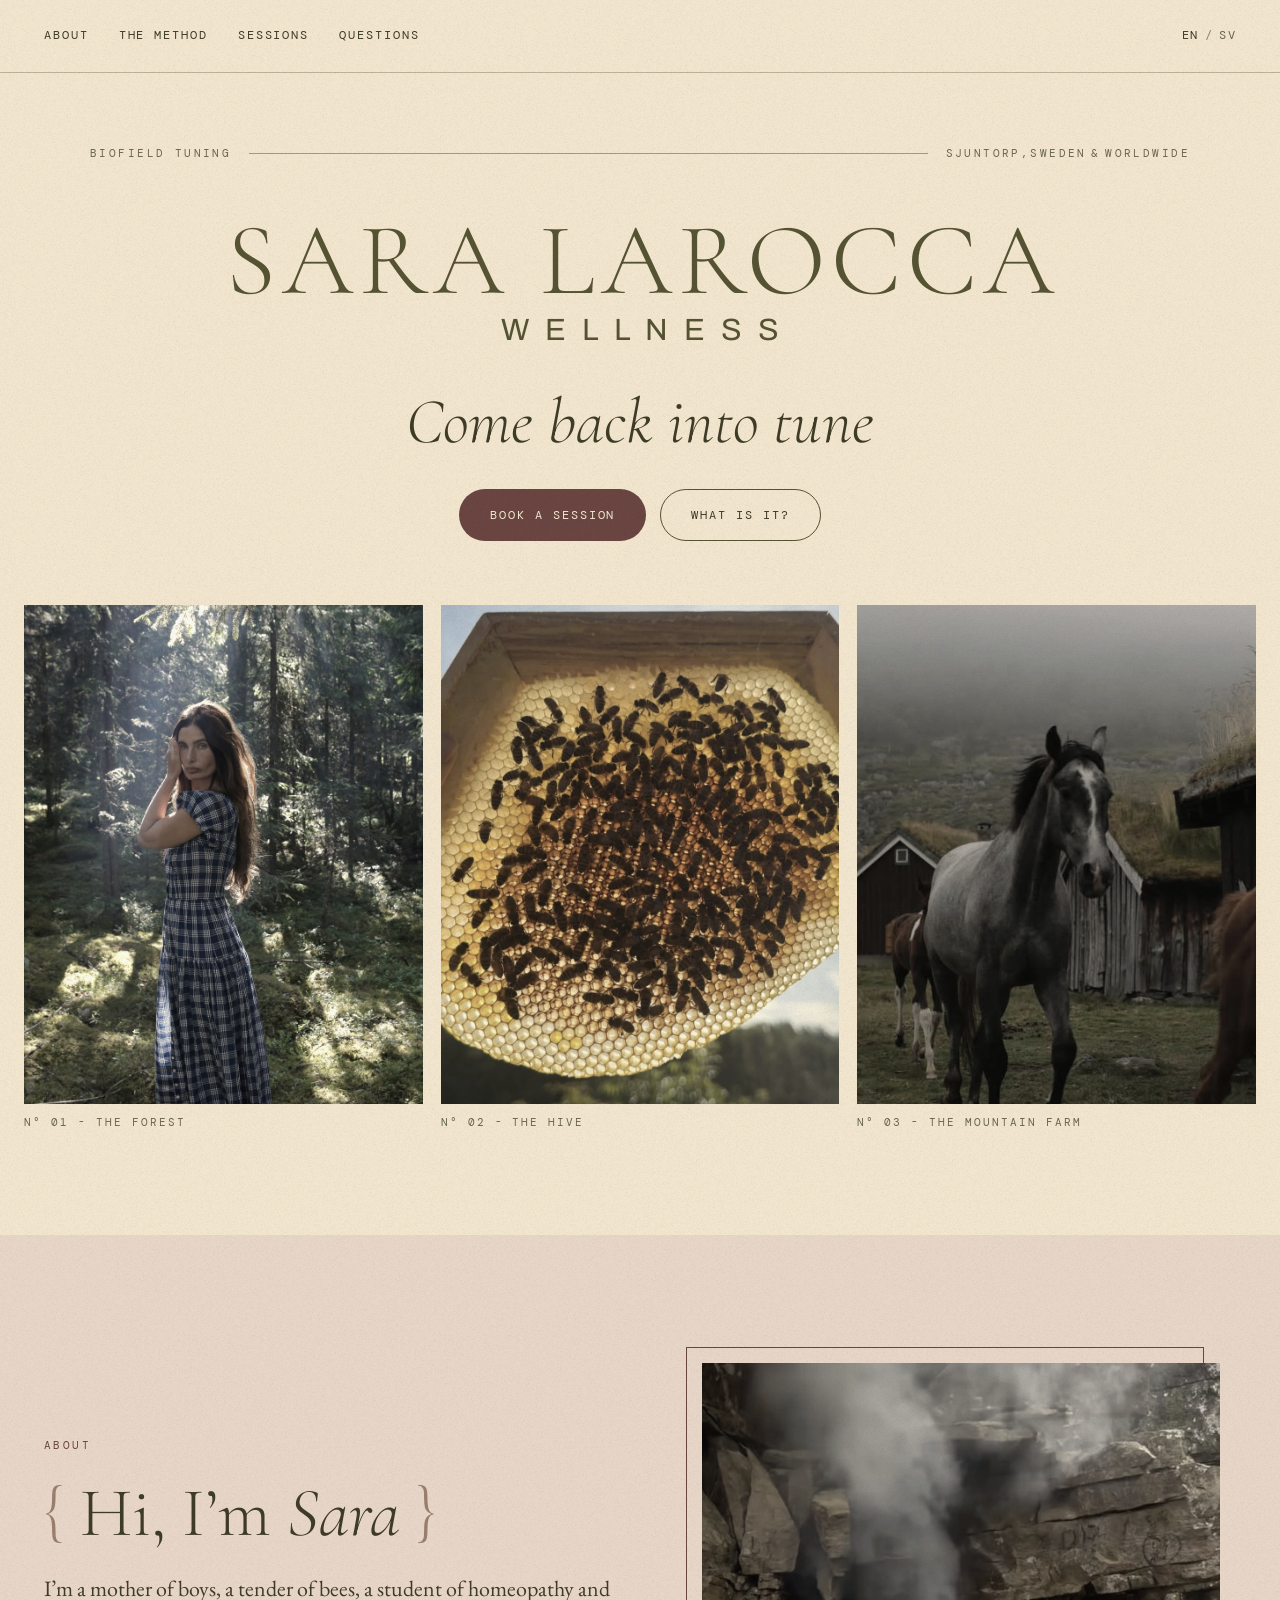
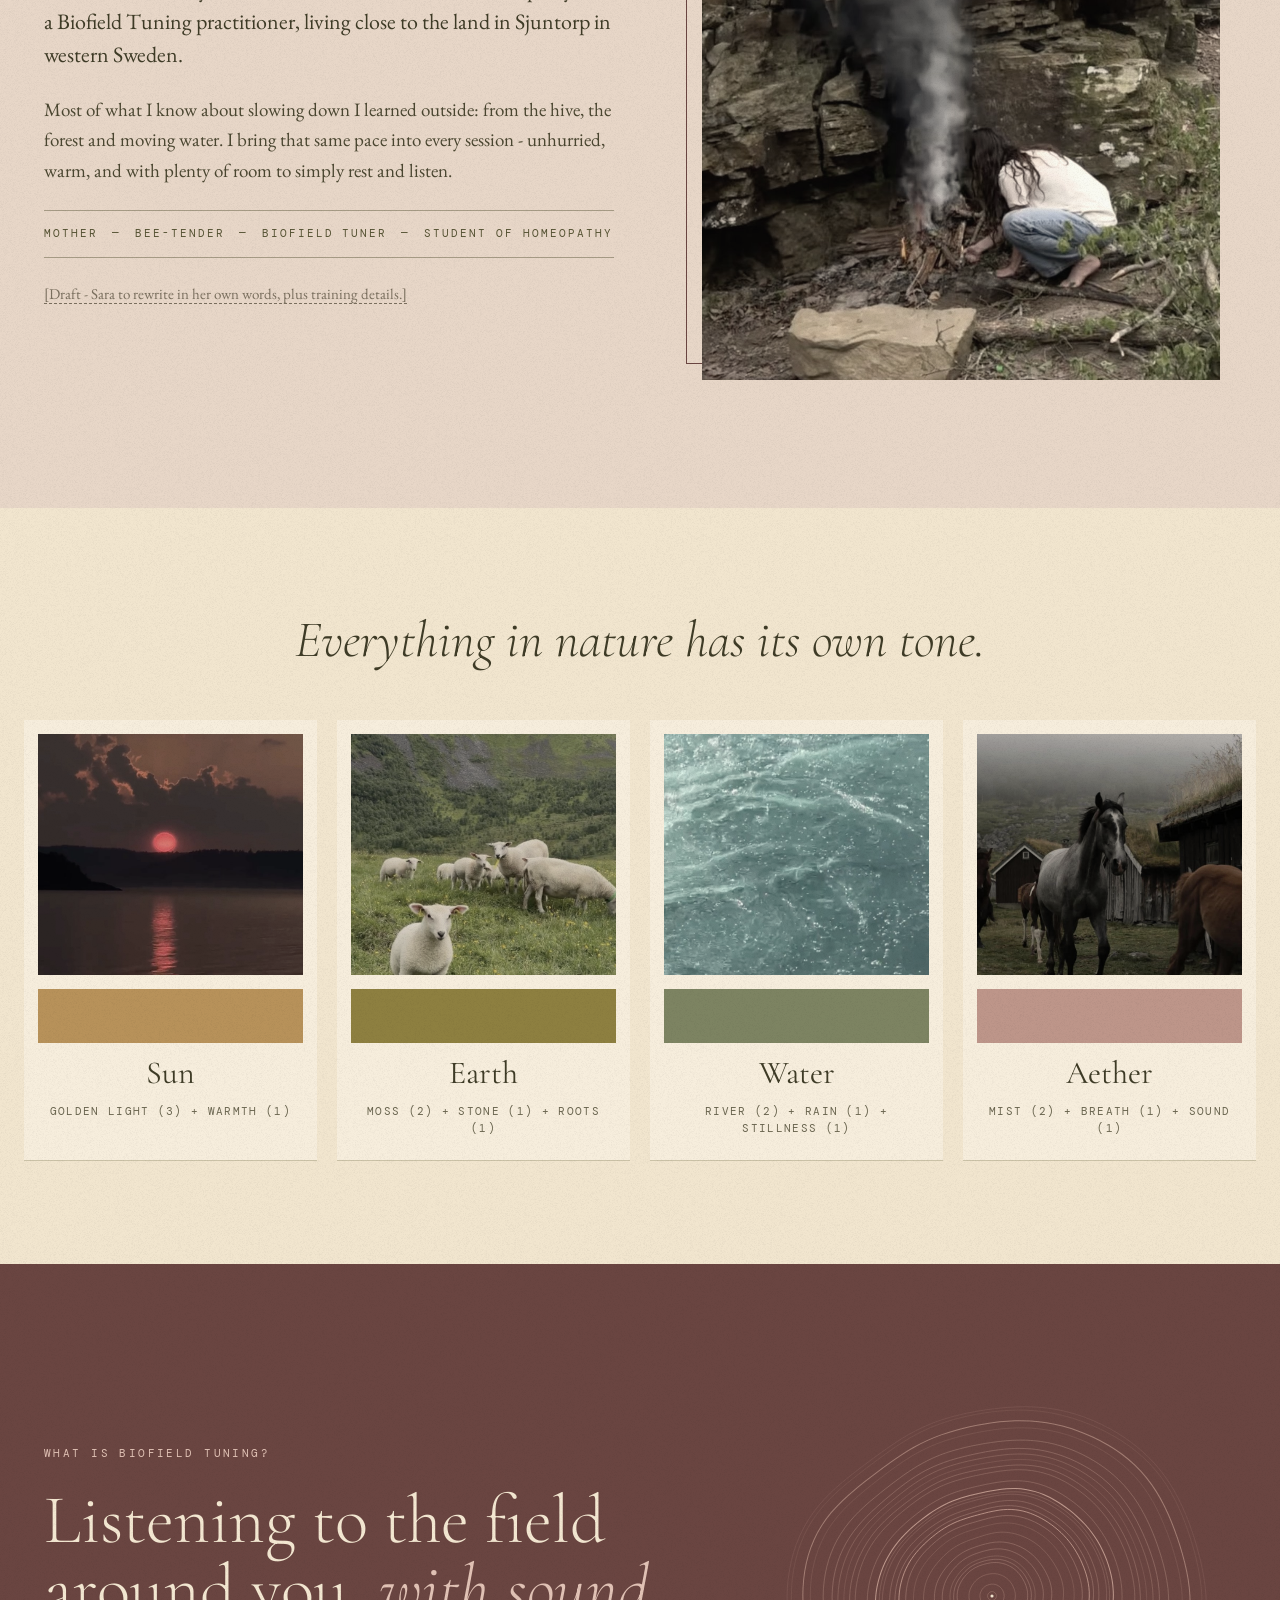
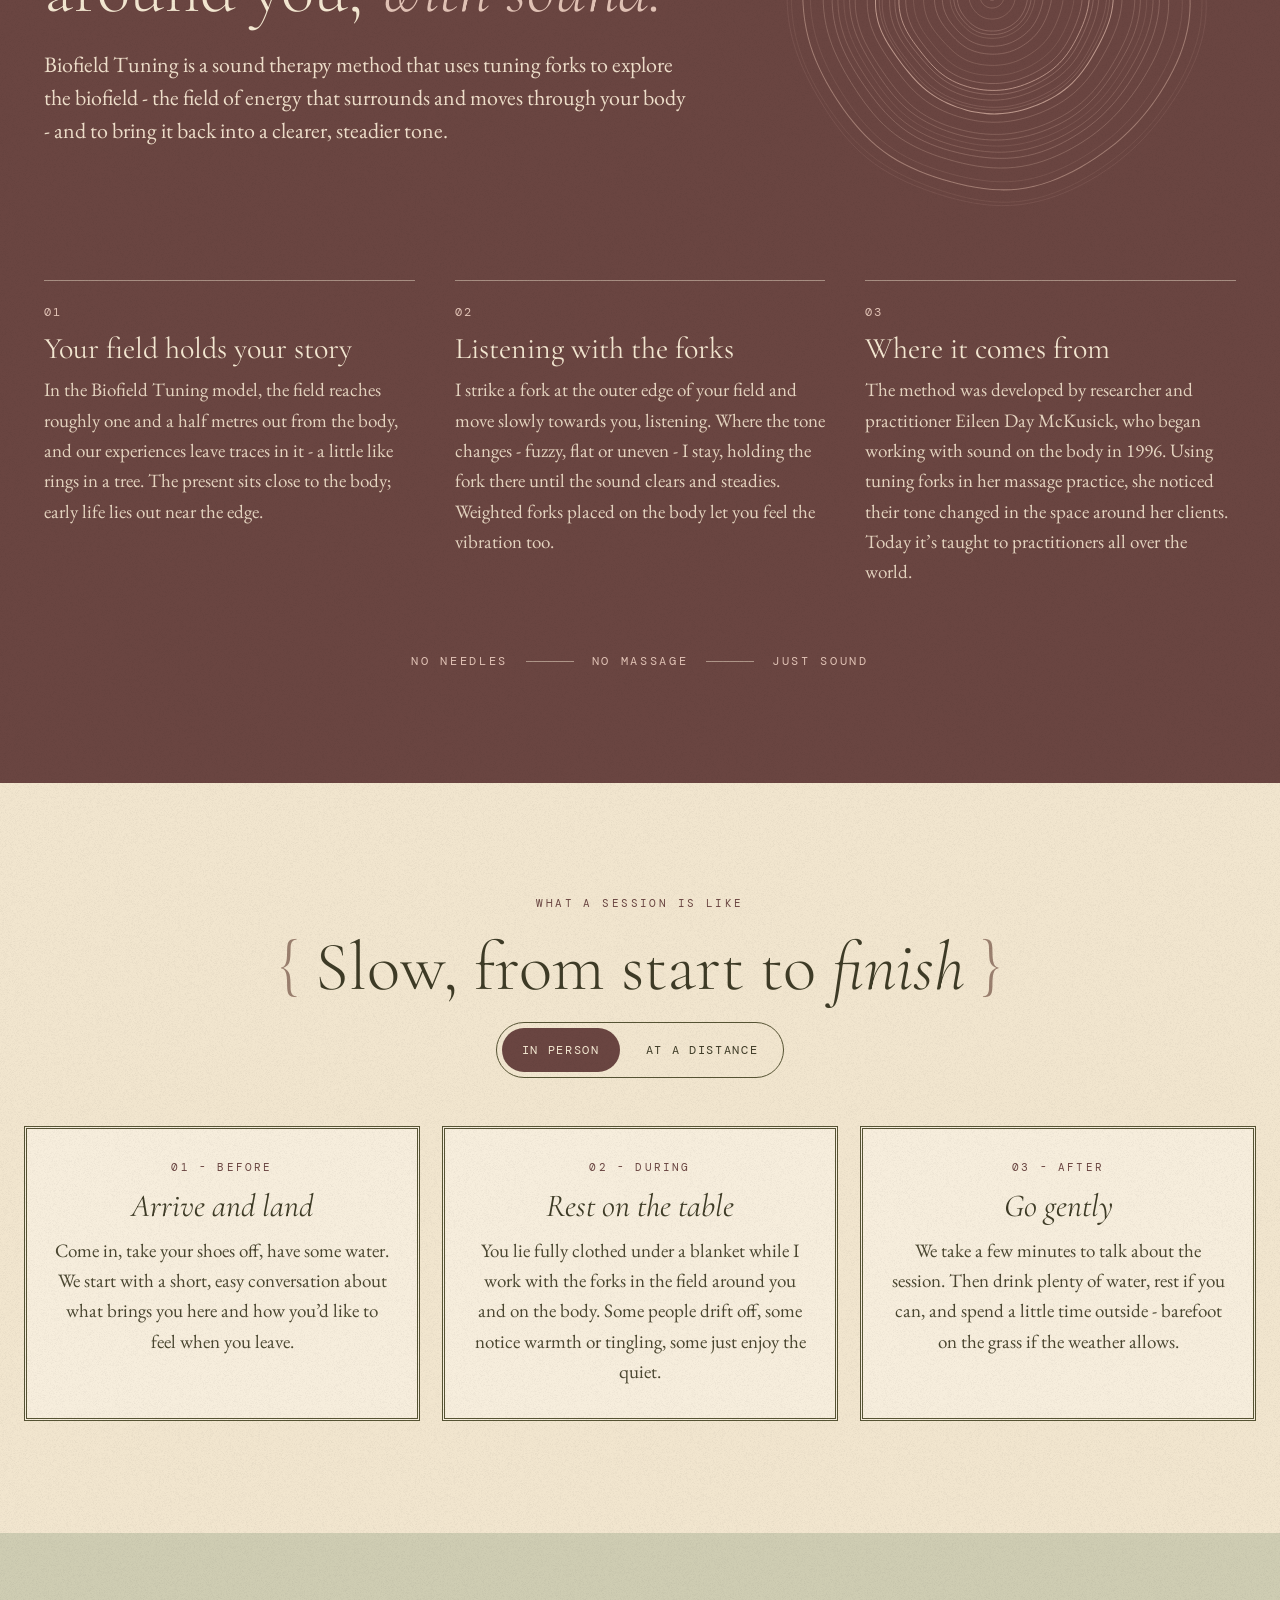
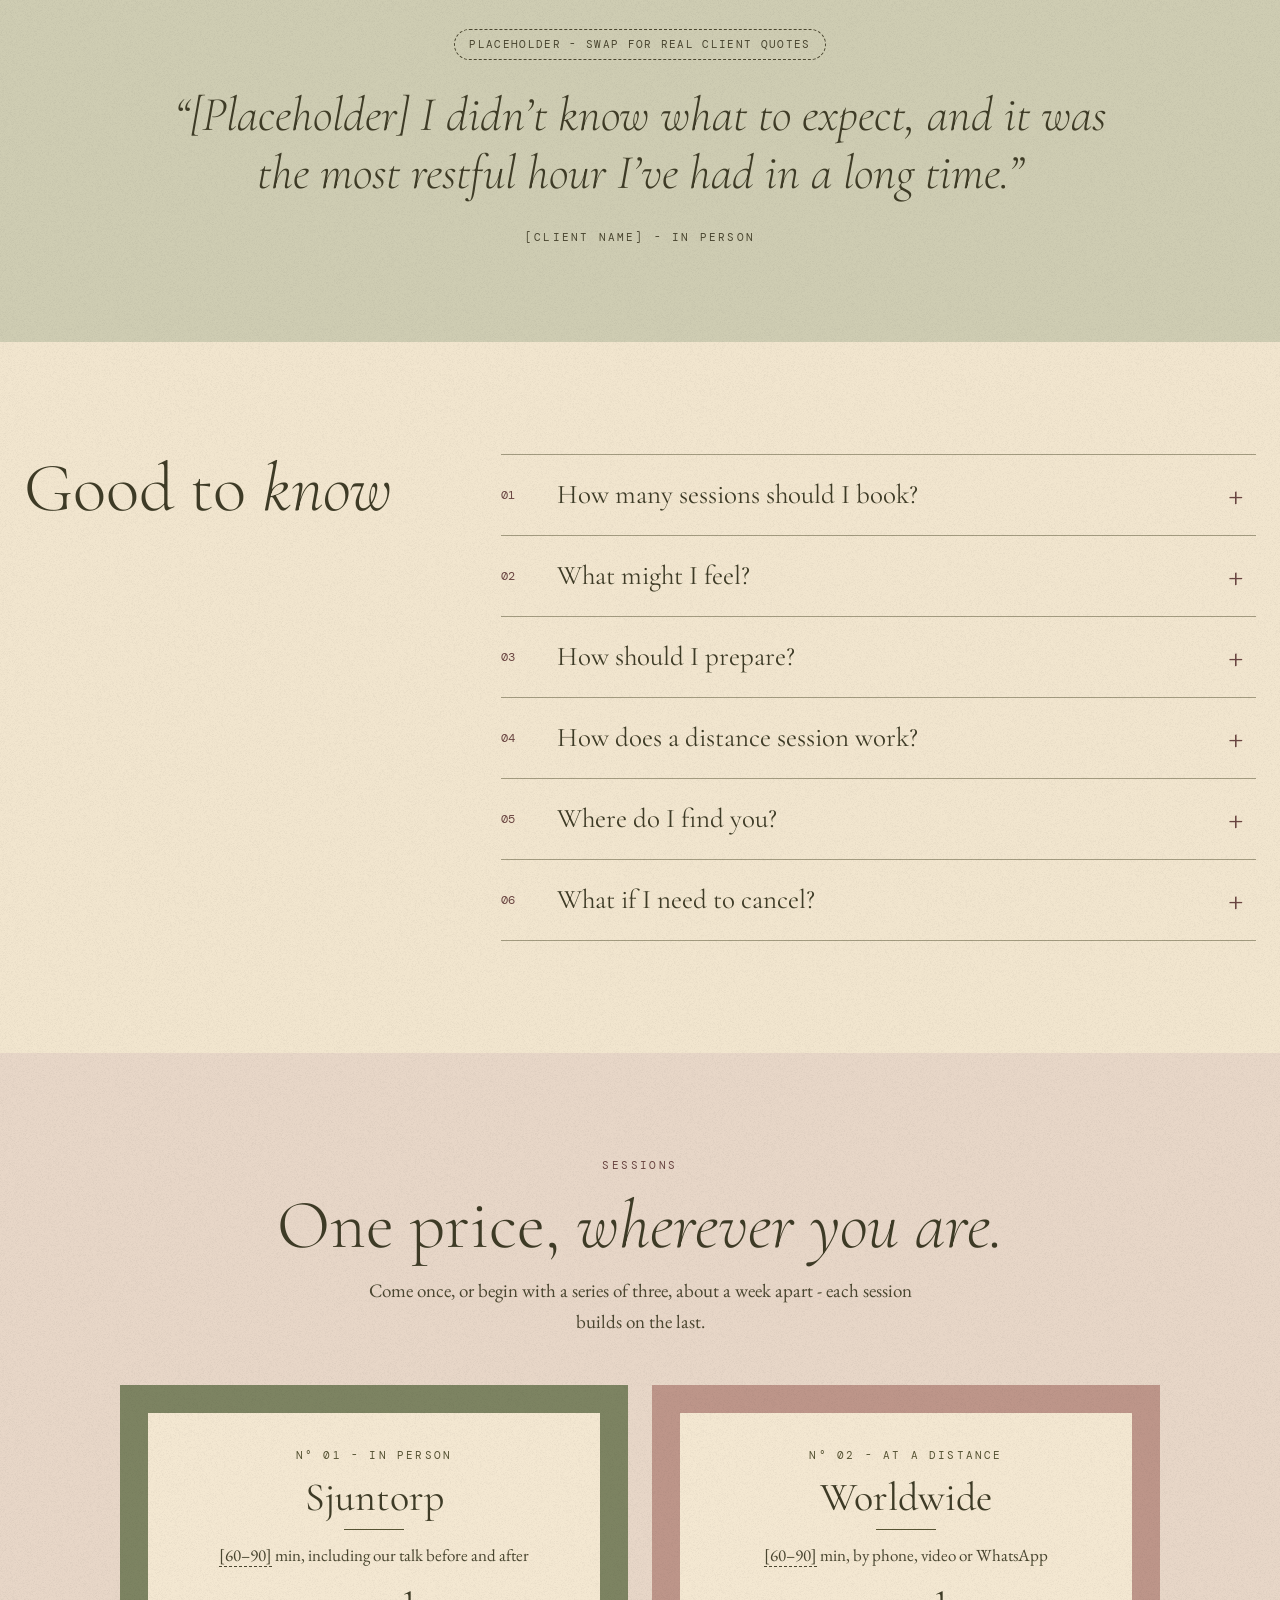
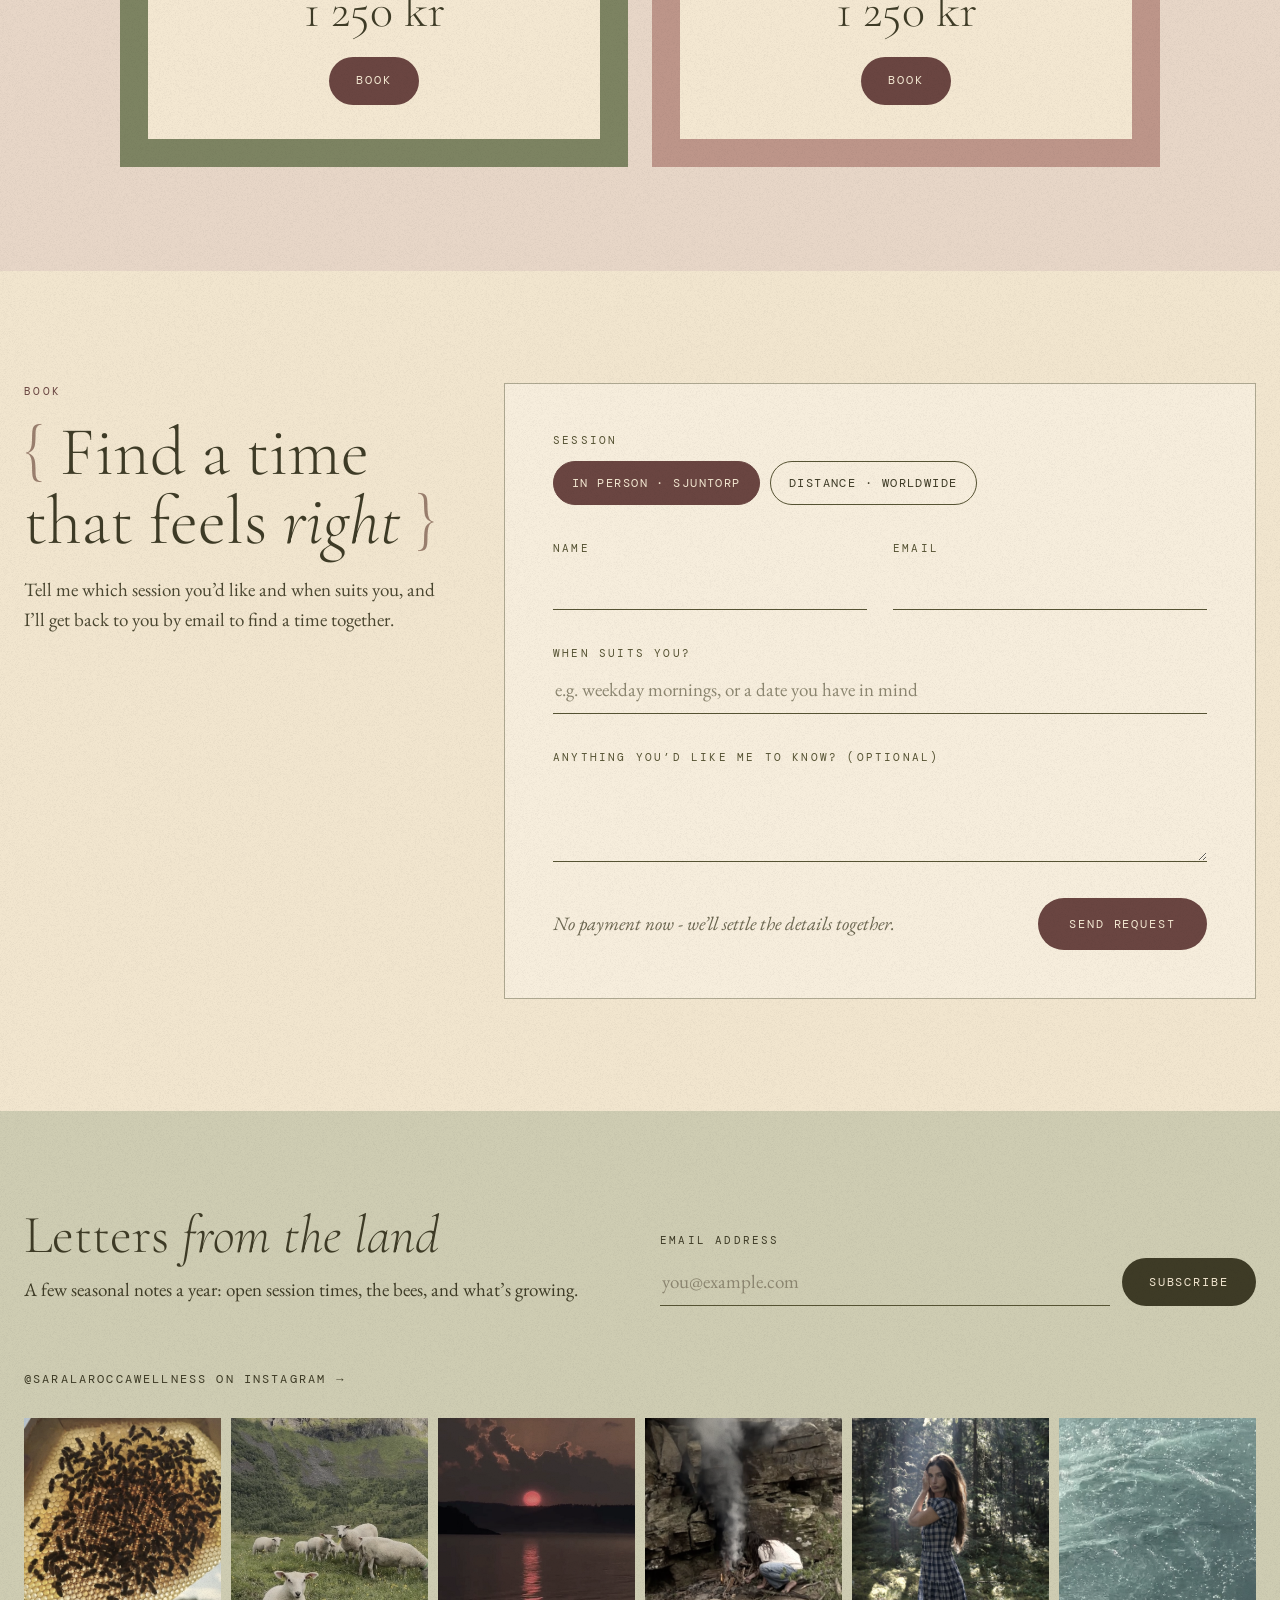
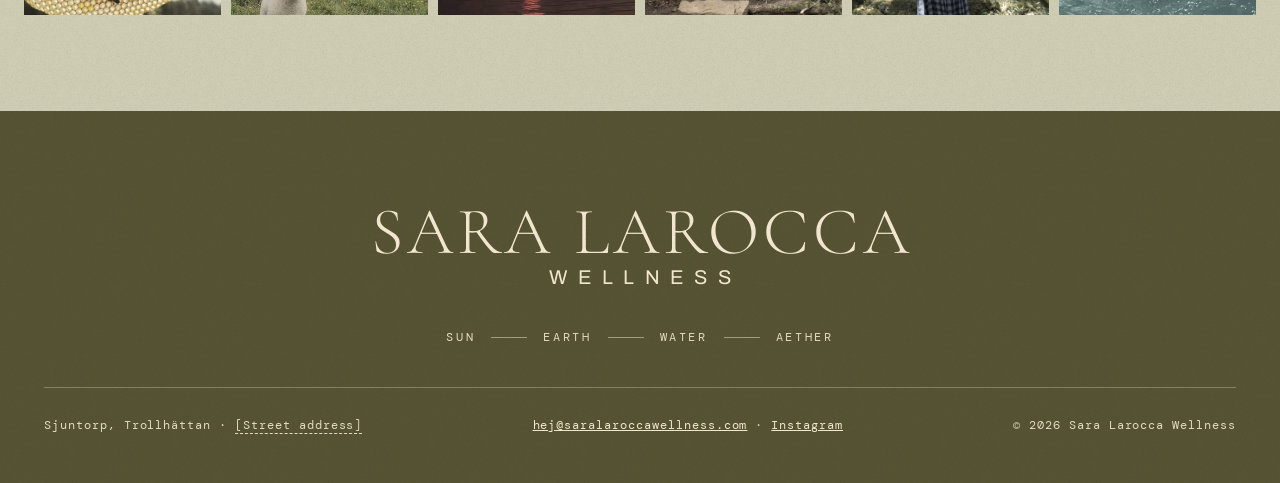
==== commit 46b542a9: "Design C (Apothecary) as the website, English and Swedish Co-Authored-By: Claude Opus 5.5 <noreply@a" ====
--- a/index.html
+++ b/index.html
@@ -3,404 +3,265 @@
 <head>
 <meta charset="utf-8">
 <meta name="viewport" content="width=device-width, initial-scale=1">
-<title>Sara Larocca Wellness — Biofield Tuning in Sjuntorp & online</title>
+<title>Sara Larocca Wellness - Biofield Tuning in Sjuntorp &amp; online</title>
 <meta name="description" content="Biofield Tuning sound sessions with tuning forks, in person in Sjuntorp (Trollhättan) or at a distance, worldwide. 1 250 kr per session.">
-<meta name="theme-color" content="#1C2117">
-<link rel="alternate" hreflang="en" href="/">
-<link rel="alternate" hreflang="sv" href="/sv/">
-<link rel="alternate" hreflang="x-default" href="/">
+<meta name="theme-color" content="#F2E6CF">
+<link rel="canonical" href="https://saralaroccawellness.com/">
+<link rel="alternate" hreflang="en" href="https://saralaroccawellness.com/">
+<link rel="alternate" hreflang="sv" href="https://saralaroccawellness.com/sv/">
+<link rel="alternate" hreflang="x-default" href="https://saralaroccawellness.com/">
 <meta property="og:type" content="website">
-<meta property="og:title" content="Sara Larocca Wellness — Biofield Tuning in Sjuntorp & online">
+<meta property="og:url" content="https://saralaroccawellness.com/">
+<meta property="og:title" content="Sara Larocca Wellness - Biofield Tuning in Sjuntorp &amp; online">
 <meta property="og:description" content="Biofield Tuning sound sessions with tuning forks, in person in Sjuntorp (Trollhättan) or at a distance, worldwide. 1 250 kr per session.">
-<meta property="og:image" content="assets/img/forest.jpg">
-<link rel="icon" href="favicon.svg" type="image/svg+xml">
+<meta property="og:image" content="https://saralaroccawellness.com/assets/img/forest.jpg">
+<meta property="og:locale" content="en_GB">
+<link rel="icon" href="/favicon.svg" type="image/svg+xml">
 <link rel="preconnect" href="https://fonts.googleapis.com">
 <link rel="preconnect" href="https://fonts.gstatic.com" crossorigin>
-<link href="https://fonts.googleapis.com/css2?family=Fraunces:ital,opsz,wght@0,9..144,300..600;1,9..144,300..500&amp;family=Instrument+Sans:wght@400;500;600&amp;display=swap" rel="stylesheet">
-<link rel="stylesheet" href="assets/css/site.css">
-<script type="application/ld+json">{"@context": "https://schema.org", "@type": "HealthAndBeautyBusiness", "name": "Sara Larocca Wellness", "description": "Biofield Tuning sound sessions with tuning forks, in person in Sjuntorp (Trollhättan) or at a distance, worldwide. 1 250 kr per session.", "address": {"@type": "PostalAddress", "addressLocality": "Sjuntorp", "addressRegion": "Västra Götaland", "addressCountry": "SE"}, "sameAs": ["https://www.instagram.com/saralaroccawellness/"], "priceRange": "1250 SEK"}</script>
+<link href="https://fonts.googleapis.com/css2?family=Cormorant+Garamond:ital,wght@0,300;0,400;1,300;1,400&amp;family=EB+Garamond:ital,wght@0,400;0,500;1,400&amp;family=DM+Mono:wght@400&amp;family=Archivo:wght@400&amp;display=swap" rel="stylesheet">
+<link rel="stylesheet" href="/assets/css/site.css">
+<script type="application/ld+json">{"@context": "https://schema.org", "@type": "HealthAndBeautyBusiness", "name": "Sara Larocca Wellness", "url": "https://saralaroccawellness.com/", "description": "Biofield Tuning sound sessions with tuning forks, in person in Sjuntorp (Trollhättan) or at a distance, worldwide. 1 250 kr per session.", "image": "https://saralaroccawellness.com/assets/img/forest.jpg", "address": {"@type": "PostalAddress", "addressLocality": "Sjuntorp", "addressRegion": "Västra Götaland", "addressCountry": "SE"}, "sameAs": ["https://www.instagram.com/saralaroccawellness/"], "priceRange": "1250 SEK"}</script>
 </head>
 <body>
-<div id="top" class="grain" style="font-family: 'Instrument Sans', system-ui, sans-serif; font-variation-settings: 'SOFT' 100; color: #EFE7D6; background: #1C2117; font-size: 17px; line-height: 1.65">
-
-<!-- NAV -->
-<header style="position: sticky; top: 0; z-index: 10; background: rgba(28,33,23,0.92); border-bottom: 1px solid rgba(239,231,214,0.12)">
-<div style="max-width: 1240px; margin: 0 auto; padding: 14px 24px; display: flex; align-items: center; justify-content: space-between; gap: 24px; flex-wrap: wrap">
-<a href="#top" style="text-decoration: none; color: #EFE7D6; display: flex; align-items: center; gap: 12px">
-<svg aria-hidden="true" width="14" height="16" viewBox="0 0 18 20"><path d="M9 1 L17 5.5 L17 14.5 L9 19 L1 14.5 L1 5.5 Z" fill="#D9A441"></path></svg>
-<span style="display: flex; flex-direction: column; line-height: 1.1">
-<span style="font-family: 'Fraunces', Georgia, serif; font-size: 23px; font-weight: 300">Sara Larocca</span>
-<span style="font-size: 10px; letter-spacing: 0.42em; text-transform: uppercase; color: #BFB49C">Wellness</span>
-</span>
-</a>
-<nav class="nav-links" aria-label="Main" style="display: flex; gap: 32px; font-size: 13px; letter-spacing: 0.14em; text-transform: uppercase">
-<a href="#about" style="color: #EFE7D6; text-decoration: none">About</a>
-<a href="#what" style="color: #EFE7D6; text-decoration: none">Biofield Tuning</a>
-<a href="#sessions" style="color: #EFE7D6; text-decoration: none">Sessions</a>
-<a href="#faq" style="color: #EFE7D6; text-decoration: none">Questions</a>
+<div id="top" class="paper">
+
+<header class="site-header">
+<div class="wrap">
+<nav class="nav-links" aria-label="Main">
+<a href="#about">About</a>
+<a href="#what">The method</a>
+<a href="#sessions">Sessions</a>
+<a href="#faq">Questions</a>
 </nav>
-<div style="display: flex; align-items: center; gap: 18px">
-<div style="font-size: 13px; letter-spacing: 0.1em; display: flex; gap: 6px" aria-label="Language">
-<a href="#top" aria-current="page" style="color: #EFE7D6; font-weight: 600; text-decoration: none">EN</a>
-<span aria-hidden="true" style="color: #8E8672">/</span>
-<a href="sv/" lang="sv" style="color: #BFB49C; text-decoration: none">SV</a>
-</div>
-<a href="#book" style="background: #D9A441; color: #1C2117; text-decoration: none; padding: 0 20px; border-radius: 3px; font-weight: 600; font-size: 12px; letter-spacing: 0.14em; text-transform: uppercase; min-height: 44px; box-sizing: border-box; display: inline-flex; align-items: center">Book a session</a>
-</div>
+<div class="lang" aria-label="Language"><a href="/" aria-current="page">EN</a><span class="sep" aria-hidden="true">/</span><a href="/sv/">SV</a></div>
 </div>
 </header>
 
+<main>
 <!-- HERO -->
-<section style="display: flex; flex-wrap: wrap; align-items: stretch; background: #1C2117">
-<div style="flex: 1 1 480px; min-width: 0; display: flex; align-items: center; padding: 88px 40px 88px max(24px, calc((100vw - 1240px) / 2 + 24px)); box-sizing: border-box; position: relative; overflow: hidden">
-<img src="assets/img/rings.svg" alt="" aria-hidden="true" style="position: absolute; left: -24%; top: 50%; width: 125%; max-width: none; transform: translateY(-50%); opacity: 0.16; pointer-events: none">
-<div style="position: relative; display: flex; flex-direction: column; gap: 28px; max-width: 600px">
-<p style="margin: 0; font-size: 12px; letter-spacing: 0.28em; text-transform: uppercase; color: #E7B867">Biofield Tuning · Sjuntorp, Sweden &amp; worldwide</p>
-<h1 style="margin: 0; font-family: 'Fraunces', Georgia, serif; font-weight: 300; font-size: clamp(56px, 7.2vw, 104px); line-height: 0.98; letter-spacing: -0.02em">Come back <em style="font-style: italic; color: #E7B867">into tune.</em></h1>
-<p style="margin: 0; font-size: 20px; line-height: 1.55; color: #E3DAC6; max-width: 30rem">Sound sessions with tuning forks, in a quiet room in Sjuntorp or at a distance, wherever you are.</p>
-<div style="display: flex; gap: 14px; flex-wrap: wrap; margin-top: 8px">
-<a href="#book" style="background: #D9A441; color: #1C2117; text-decoration: none; padding: 0 28px; border-radius: 3px; font-weight: 600; font-size: 13px; letter-spacing: 0.14em; text-transform: uppercase; min-height: 52px; box-sizing: border-box; display: inline-flex; align-items: center">Book a session</a>
-<a href="#what" style="border: 1px solid rgba(239,231,214,0.55); color: #EFE7D6; text-decoration: none; padding: 0 28px; border-radius: 3px; font-weight: 600; font-size: 13px; letter-spacing: 0.14em; text-transform: uppercase; min-height: 52px; box-sizing: border-box; display: inline-flex; align-items: center">What is it?</a>
-</div>
-</div>
-</div>
-<div style="flex: 1 1 480px; min-width: 0; display: flex; justify-content: center; align-items: flex-end; padding: 56px max(24px, calc((100vw - 1240px) / 2 + 24px)) 0 24px; box-sizing: border-box">
-<img src="assets/img/forest.jpg" alt="Sara standing in a sunlit spruce forest in a blue gingham dress" style="width: 100%; max-width: 620px; aspect-ratio: 0.78; object-fit: cover; object-position: 45% 30%; border-radius: 999px 999px 0 0; display: block">
+<section class="hero">
+<div class="inner center">
+<div class="hero-rule"><span>Biofield Tuning</span><span class="line" aria-hidden="true"></span><span class="place">SJUNTORP,SWEDEN &amp; WORLDWIDE</span></div>
+<p class="lockup" aria-label="Sara Larocca Wellness"><span class="name" aria-hidden="true">SARA LAROCCA</span><span class="word" aria-hidden="true">WELLNESS</span></p>
+<h1>Come back into tune</h1>
+<div class="btn-row">
+<a class="btn btn-plum" href="#book">Book a session</a>
+<a class="btn btn-line" href="#what">What is it?</a>
+</div>
+</div>
+</section>
+<section class="triptych" aria-label="Photographs">
+<div class="wrap">
+<figure><img class="tone" src="/assets/img/forest.jpg" alt="Sara standing in a sunlit spruce forest in a blue gingham dress" style="object-position: 42% 28%" width="800" height="1000"><figcaption class="caption">N° 01 - The forest</figcaption></figure>
+<figure><img class="tone" src="/assets/img/honeycomb.jpg" alt="Golden honeycomb covered in bees, held up against the sky" style="object-position: 50% 45%" width="800" height="1000" loading="lazy"><figcaption class="caption">N° 02 - The hive</figcaption></figure>
+<figure><img class="tone" src="/assets/img/horses.jpg" alt="A grey horse walking past turf-roofed cabins in the mist" style="object-position: 37% 50%" width="800" height="1000" loading="lazy"><figcaption class="caption">N° 03 - The mountain farm</figcaption></figure>
 </div>
 </section>
 
 <!-- ABOUT -->
-<section id="about" style="background: #241E17">
-<div style="max-width: 1240px; margin: 0 auto; padding: 120px 24px 104px; display: flex; flex-wrap: wrap; gap: 72px; align-items: center">
-<div style="flex: 1.2 1 440px; min-width: 0; display: grid; grid-template-columns: 3fr 2fr; gap: 14px; align-items: end">
-<img src="assets/img/fire.jpg" alt="Sara crouching barefoot by a smoking campfire under a rock face" style="width: 100%; aspect-ratio: 0.8; object-fit: cover; object-position: 45% 50%; border-radius: 4px; display: block">
-<img src="assets/img/honeycomb.jpg" alt="Golden honeycomb covered in bees, held up against the sky" style="width: 100%; aspect-ratio: 0.72; object-fit: cover; object-position: 50% 45%; border-radius: 4px; display: block">
-</div>
-<div style="flex: 1 1 420px; min-width: 0; display: flex; flex-direction: column; gap: 22px">
-<p style="margin: 0; font-size: 12px; letter-spacing: 0.28em; text-transform: uppercase; color: #E7B867">About</p>
-<h2 style="margin: 0; font-family: 'Fraunces', Georgia, serif; font-weight: 300; font-size: clamp(42px, 5.2vw, 72px); line-height: 1.02; letter-spacing: -0.01em">Hi, I’m <em style="font-style: italic; color: #E7B867">Sara.</em></h2>
-<p style="margin: 0; font-size: 20px; line-height: 1.55; color: #E3DAC6">I’m a mother of boys, a tender of bees, a student of homeopathy and a Biofield Tuning practitioner, living close to the land in Sjuntorp in western Sweden.</p>
-<p style="margin: 0; color: #CFC6B0">Most of what I know about slowing down I learned outside: from the hive, the forest and moving water. I bring that same pace into every session — unhurried, warm, and with plenty of room to simply rest and listen.</p>
-<a href="#book" style="align-self: flex-start; margin-top: 6px; color: #E7B867; text-decoration: none; font-weight: 600; font-size: 13px; letter-spacing: 0.14em; text-transform: uppercase; min-height: 44px; display: inline-flex; align-items: center; gap: 10px; border-bottom: 1px solid #E7B867">Book a session with me <span aria-hidden="true">→</span></a>
-</div>
-</div>
-
-<!-- FOUR ELEMENTS -->
-<div style="padding: 0 0 4px">
-<p style="margin: 0 auto; padding: 0 24px 44px; text-align: center; font-family: 'Fraunces', Georgia, serif; font-style: italic; font-weight: 300; font-size: clamp(26px, 3vw, 40px); line-height: 1.25; color: #EFE7D6; text-wrap: balance">Everything in nature has its own tone.</p>
-<div style="display: grid; grid-template-columns: repeat(auto-fit, minmax(170px, 1fr)); gap: 4px">
-<div style="position: relative; height: clamp(300px, 36vw, 540px); overflow: hidden">
-<img src="assets/img/sunset.jpg" alt="A red sun setting over still water" style="position: absolute; inset: 0; width: 100%; height: 100%; object-fit: cover; object-position: 48% 40%; display: block">
-<div style="position: absolute; inset: 0; background: linear-gradient(180deg, rgba(21,25,15,0) 55%, rgba(21,25,15,0.7) 100%)"></div>
-<span style="position: absolute; left: 24px; bottom: 20px; font-family: 'Fraunces', Georgia, serif; font-style: italic; font-weight: 300; font-size: 34px; color: #F6EBDD">Sun</span>
-</div>
-<div style="position: relative; height: clamp(300px, 36vw, 540px); overflow: hidden">
-<img src="assets/img/sheep.jpg" alt="Sheep grazing in a green valley beneath a mountain" style="position: absolute; inset: 0; width: 100%; height: 100%; object-fit: cover; object-position: 35% 80%; display: block">
-<div style="position: absolute; inset: 0; background: linear-gradient(180deg, rgba(21,25,15,0) 55%, rgba(21,25,15,0.7) 100%)"></div>
-<span style="position: absolute; left: 24px; bottom: 20px; font-family: 'Fraunces', Georgia, serif; font-style: italic; font-weight: 300; font-size: 34px; color: #F6EBDD">Earth</span>
-</div>
-<div style="position: relative; height: clamp(300px, 36vw, 540px); overflow: hidden">
-<img src="assets/img/water.jpg" alt="Turquoise rushing water" style="position: absolute; inset: 0; width: 100%; height: 100%; object-fit: cover; display: block">
-<div style="position: absolute; inset: 0; background: linear-gradient(180deg, rgba(21,25,15,0) 55%, rgba(21,25,15,0.7) 100%)"></div>
-<span style="position: absolute; left: 24px; bottom: 20px; font-family: 'Fraunces', Georgia, serif; font-style: italic; font-weight: 300; font-size: 34px; color: #F6EBDD">Water</span>
-</div>
-<div style="position: relative; height: clamp(300px, 36vw, 540px); overflow: hidden">
-<img src="assets/img/horses.jpg" alt="A grey horse walking past turf-roofed cabins in the mist" style="position: absolute; inset: 0; width: 100%; height: 100%; object-fit: cover; object-position: 37% 50%; display: block">
-<div style="position: absolute; inset: 0; background: linear-gradient(180deg, rgba(21,25,15,0) 55%, rgba(21,25,15,0.7) 100%)"></div>
-<span style="position: absolute; left: 24px; bottom: 20px; font-family: 'Fraunces', Georgia, serif; font-style: italic; font-weight: 300; font-size: 34px; color: #F6EBDD">Aether</span>
-</div>
+<section id="about" class="about bg-blush">
+<div class="wrap">
+<div class="text stack">
+<p class="eyebrow">About</p>
+<h2 class="display"><span class="brace" aria-hidden="true">{</span> Hi, I’m <em>Sara</em> <span class="brace" aria-hidden="true">}</span></h2>
+<p class="lead">I’m a mother of boys, a tender of bees, a student of homeopathy and a Biofield Tuning practitioner, living close to the land in Sjuntorp in western Sweden.</p>
+<p class="more">Most of what I know about slowing down I learned outside: from the hive, the forest and moving water. I bring that same pace into every session - unhurried, warm, and with plenty of room to simply rest and listen.</p>
+<ul class="roles" aria-label="Sara is"><li>MOTHER</li><li aria-hidden="true">—</li><li>BEE-TENDER</li><li aria-hidden="true">—</li><li>BIOFIELD TUNER</li><li aria-hidden="true">—</li><li>STUDENT OF HOMEOPATHY</li></ul>
+<p class="note"><mark class="todo">[Draft - Sara to rewrite in her own words, plus training details.]</mark></p>
+</div>
+<div class="photo"><div class="framed"><img src="/assets/img/fire.jpg" alt="Sara crouching barefoot by a smoking campfire under a rock face" width="840" height="1000" loading="lazy"></div></div>
+</div>
+</section>
+
+<!-- ELEMENTS -->
+<section class="elements">
+<div class="wrap stack">
+<h2>Everything in nature has its own tone.</h2>
+<div class="swatches">
+<div class="swatch"><img src="/assets/img/sunset.jpg" alt="A red sun setting over still water" style="object-position: 48% 40%" width="600" height="545" loading="lazy"><div class="chip" aria-hidden="true" style="background: #B8925A"></div><span class="name">Sun</span><span class="mix">Golden light (3) + warmth (1)</span></div>
+<div class="swatch"><img src="/assets/img/sheep.jpg" alt="Sheep grazing in a green valley beneath a mountain" style="object-position: 35% 80%" width="600" height="545" loading="lazy"><div class="chip" aria-hidden="true" style="background: #8E8040"></div><span class="name">Earth</span><span class="mix">Moss (2) + stone (1) + roots (1)</span></div>
+<div class="swatch"><img src="/assets/img/water.jpg" alt="Turquoise rushing water" width="600" height="545" loading="lazy"><div class="chip" aria-hidden="true" style="background: #7D8462"></div><span class="name">Water</span><span class="mix">River (2) + rain (1) + stillness (1)</span></div>
+<div class="swatch"><img src="/assets/img/horses.jpg" alt="A grey horse walking past turf-roofed cabins in the mist" style="object-position: 37% 50%" width="600" height="545" loading="lazy"><div class="chip" aria-hidden="true" style="background: #BE968A"></div><span class="name">Aether</span><span class="mix">Mist (2) + breath (1) + sound (1)</span></div>
 </div>
 </div>
 </section>
 
 <!-- WHAT IS -->
-<section id="what" style="background: #1C2117">
-<div style="max-width: 1240px; margin: 0 auto; padding: 128px 24px 120px; display: flex; flex-direction: column; gap: 72px">
-<div style="display: flex; flex-direction: column; gap: 22px; max-width: 54rem">
-<p style="margin: 0; font-size: 12px; letter-spacing: 0.28em; text-transform: uppercase; color: #E7B867">What is Biofield Tuning?</p>
-<h2 style="margin: 0; font-family: 'Fraunces', Georgia, serif; font-weight: 300; font-size: clamp(42px, 5.2vw, 72px); line-height: 1.02; letter-spacing: -0.01em">Listening to the field around you, <em style="font-style: italic; color: #E7B867">with sound.</em></h2>
-<p style="margin: 0; font-size: 20px; line-height: 1.55; color: #E3DAC6; max-width: 42rem">Biofield Tuning is a sound therapy method that uses tuning forks to explore the biofield — the field of energy that surrounds and moves through your body — and to bring it back into a clearer, steadier tone.</p>
-</div>
-
-<div style="display: flex; flex-wrap: wrap; gap: 64px; align-items: center">
-<div style="flex: 1 1 460px; min-width: 0">
-<div style="position: relative; max-width: 580px; margin: 0 auto">
-<img src="assets/img/rings.svg" alt="Fine golden growth rings, like the cross-section of a tree" style="width: 100%; aspect-ratio: 1; display: block">
-<span style="position: absolute; left: 50%; top: 9%; transform: translate(-50%, -50%); color: #CFC6B0; font-size: 11px; letter-spacing: 0.24em; text-transform: uppercase; white-space: nowrap; background: #1C2117; padding: 3px 10px">Early life</span>
-<span style="position: absolute; left: 50%; top: 29%; transform: translate(-50%, -50%); color: #CFC6B0; font-size: 11px; letter-spacing: 0.24em; text-transform: uppercase; white-space: nowrap; background: #1C2117; padding: 3px 10px">The years between</span>
-<span style="position: absolute; left: 50%; top: 50%; transform: translate(-50%, 14px); color: #EFE7D6; font-size: 11px; letter-spacing: 0.24em; text-transform: uppercase; white-space: nowrap; background: #1C2117; padding: 3px 10px">Now</span>
-</div>
-</div>
-<div style="flex: 1 1 420px; min-width: 0; display: flex; flex-direction: column">
-<div style="border-top: 1px solid #3F4A35; padding: 28px 0; display: flex; flex-direction: column; gap: 10px">
-<h3 style="margin: 0; font-family: 'Fraunces', Georgia, serif; font-weight: 400; font-size: 26px; line-height: 1.2">Your field holds your story</h3>
-<p style="margin: 0; color: #CFC6B0">In the Biofield Tuning model, the field reaches roughly one and a half metres out from the body, and our experiences leave traces in it — a little like rings in a tree. The present sits close to the body; early life lies out near the edge.</p>
-</div>
-<div style="border-top: 1px solid #3F4A35; padding: 28px 0; display: flex; flex-direction: column; gap: 10px">
-<h3 style="margin: 0; font-family: 'Fraunces', Georgia, serif; font-weight: 400; font-size: 26px; line-height: 1.2">Listening with the forks</h3>
-<p style="margin: 0; color: #CFC6B0">I strike a fork at the outer edge of your field and move slowly towards you, listening. Where the tone changes — fuzzy, flat or uneven — I stay, holding the fork there until the sound clears and steadies. Weighted forks placed on the body let you feel the vibration too.</p>
-</div>
-<div style="border-top: 1px solid #3F4A35; border-bottom: 1px solid #3F4A35; padding: 28px 0; display: flex; flex-direction: column; gap: 10px">
-<h3 style="margin: 0; font-family: 'Fraunces', Georgia, serif; font-weight: 400; font-size: 26px; line-height: 1.2">Where it comes from</h3>
-<p style="margin: 0; color: #CFC6B0">The method was developed by researcher and practitioner Eileen Day McKusick, who began working with sound on the body in 1996. Using tuning forks in her massage practice, she noticed their tone changed in the space around her clients. Today it’s taught to practitioners all over the world.</p>
-</div>
-</div>
-</div>
-
-<div style="display: flex; flex-wrap: wrap; gap: 56px; align-items: center">
-<div style="flex: 1 1 420px; min-width: 0; display: flex; flex-direction: column; gap: 22px">
-<p style="margin: 0; font-family: 'Fraunces', Georgia, serif; font-style: italic; font-weight: 300; font-size: clamp(26px, 2.8vw, 36px); line-height: 1.3; color: #EFE7D6">It’s simple, gentle and non-invasive — no needles, no massage. You rest; the sound does the work.</p>
-<a href="#sessions" style="align-self: flex-start; color: #E7B867; text-decoration: none; font-weight: 600; font-size: 13px; letter-spacing: 0.14em; text-transform: uppercase; min-height: 44px; display: inline-flex; align-items: center; gap: 10px; border-bottom: 1px solid #E7B867">What a session is like <span aria-hidden="true">→</span></a>
-</div>
-</div>
-</div>
-</section>
-
-<!-- SESSION FLOW -->
-<section id="sessions" style="background: #2A3322">
-<div style="max-width: 1240px; margin: 0 auto; padding: 120px 24px; display: flex; flex-direction: column; gap: 48px">
-<div style="display: flex; flex-wrap: wrap; justify-content: space-between; align-items: flex-end; gap: 28px">
-<div style="display: flex; flex-direction: column; gap: 18px; max-width: 46rem">
-<p style="margin: 0; font-size: 12px; letter-spacing: 0.28em; text-transform: uppercase; color: #E7B867">What a session is like</p>
-<h2 style="margin: 0; font-family: 'Fraunces', Georgia, serif; font-weight: 300; font-size: clamp(42px, 5.2vw, 72px); line-height: 1.02; letter-spacing: -0.01em">Slow, from start <em style="font-style: italic; color: #E7B867">to finish.</em></h2>
-</div>
-<div role="group" aria-label="Session type" style="display: flex; gap: 28px">
+<section id="what" class="what bg-plum">
+<div class="wrap stack">
+<div class="top">
+<div class="text stack">
+<p class="eyebrow">What is Biofield Tuning?</p>
+<h2 class="display">Listening to the field around you, <em>with sound.</em></h2>
+<p class="lead">Biofield Tuning is a sound therapy method that uses tuning forks to explore the biofield - the field of energy that surrounds and moves through your body - and to bring it back into a clearer, steadier tone.</p>
+</div>
+<div class="art"><img src="/assets/img/rings-blush.svg" alt="Fine growth rings, like the cross-section of a tree" width="440" height="440" loading="lazy"></div>
+</div>
+<div class="points">
+<div class="point"><span class="num">01</span><h3>Your field holds your story</h3><p>In the Biofield Tuning model, the field reaches roughly one and a half metres out from the body, and our experiences leave traces in it - a little like rings in a tree. The present sits close to the body; early life lies out near the edge.</p></div>
+<div class="point"><span class="num">02</span><h3>Listening with the forks</h3><p>I strike a fork at the outer edge of your field and move slowly towards you, listening. Where the tone changes - fuzzy, flat or uneven - I stay, holding the fork there until the sound clears and steadies. Weighted forks placed on the body let you feel the vibration too.</p></div>
+<div class="point"><span class="num">03</span><h3>Where it comes from</h3><p>The method was developed by researcher and practitioner Eileen Day McKusick, who began working with sound on the body in 1996. Using tuning forks in her massage practice, she noticed their tone changed in the space around her clients. Today it’s taught to practitioners all over the world.</p></div>
+</div>
+<ul class="just-sound"><li>No needles</li><li class="dash" aria-hidden="true"></li><li>No massage</li><li class="dash" aria-hidden="true"></li><li>Just sound</li></ul>
+</div>
+</section>
+
+<!-- SESSIONS -->
+<section id="sessions" class="sessions section">
+<div class="wrap stack">
+<div class="head center">
+<p class="eyebrow">What a session is like</p>
+<h2 class="display"><span class="brace" aria-hidden="true">{</span> Slow, from start to <em>finish</em> <span class="brace" aria-hidden="true">}</span></h2>
+<div class="toggle" role="group" aria-label="Session type">
 <button type="button" class="flow-tab" data-flow="inperson" aria-pressed="true">In person</button>
 <button type="button" class="flow-tab" data-flow="distance" aria-pressed="false">At a distance</button>
 </div>
 </div>
-<div data-flow-panel="inperson">
-<div style="display: grid; grid-template-columns: repeat(auto-fit, minmax(280px, 1fr)); gap: 40px">
-<div style="border-top: 1px solid #5B6A4C; padding-top: 28px; display: flex; flex-direction: column; gap: 12px">
-<span style="font-size: 12px; letter-spacing: 0.28em; text-transform: uppercase; color: #E7B867">Before</span>
-<h3 style="margin: 0; font-family: 'Fraunces', Georgia, serif; font-weight: 300; font-size: 32px; line-height: 1.15">Arrive and land</h3>
-<p style="margin: 0; color: #D6CDB8">Come in, take your shoes off, have some water. We start with a short, easy conversation about what brings you here and how you’d like to feel when you leave.</p>
-</div>
-<div style="border-top: 1px solid #5B6A4C; padding-top: 28px; display: flex; flex-direction: column; gap: 12px">
-<span style="font-size: 12px; letter-spacing: 0.28em; text-transform: uppercase; color: #E7B867">During</span>
-<h3 style="margin: 0; font-family: 'Fraunces', Georgia, serif; font-weight: 300; font-size: 32px; line-height: 1.15">Rest on the table</h3>
-<p style="margin: 0; color: #D6CDB8">You lie fully clothed under a blanket while I work with the forks in the field around you and on the body. Some people drift off, some notice warmth or tingling, some just enjoy the quiet.</p>
-</div>
-<div style="border-top: 1px solid #5B6A4C; padding-top: 28px; display: flex; flex-direction: column; gap: 12px">
-<span style="font-size: 12px; letter-spacing: 0.28em; text-transform: uppercase; color: #E7B867">After</span>
-<h3 style="margin: 0; font-family: 'Fraunces', Georgia, serif; font-weight: 300; font-size: 32px; line-height: 1.15">Go gently</h3>
-<p style="margin: 0; color: #D6CDB8">We take a few minutes to talk about the session. Then drink plenty of water, rest if you can, and spend a little time outside — barefoot on the grass if the weather allows.</p>
-</div>
-</div>
-</div>
-<div data-flow-panel="distance" hidden>
-<div style="display: grid; grid-template-columns: repeat(auto-fit, minmax(280px, 1fr)); gap: 40px">
-<div style="border-top: 1px solid #5B6A4C; padding-top: 28px; display: flex; flex-direction: column; gap: 12px">
-<span style="font-size: 12px; letter-spacing: 0.28em; text-transform: uppercase; color: #E7B867">Before</span>
-<h3 style="margin: 0; font-family: 'Fraunces', Georgia, serif; font-weight: 300; font-size: 32px; line-height: 1.15">A short call</h3>
-<p style="margin: 0; color: #D6CDB8">We meet by phone, video or WhatsApp to talk about what brings you here and how you’d like to feel. Have a quiet, warm spot ready where you can lie down undisturbed.</p>
-</div>
-<div style="border-top: 1px solid #5B6A4C; padding-top: 28px; display: flex; flex-direction: column; gap: 12px">
-<span style="font-size: 12px; letter-spacing: 0.28em; text-transform: uppercase; color: #E7B867">During</span>
-<h3 style="margin: 0; font-family: 'Fraunces', Georgia, serif; font-weight: 300; font-size: 32px; line-height: 1.15">Rest at home</h3>
-<p style="margin: 0; color: #D6CDB8">You lie down under a blanket and rest while I work with the forks here in Sjuntorp. Phone on silent, eyes closed — there’s nothing you need to do.</p>
-</div>
-<div style="border-top: 1px solid #5B6A4C; padding-top: 28px; display: flex; flex-direction: column; gap: 12px">
-<span style="font-size: 12px; letter-spacing: 0.28em; text-transform: uppercase; color: #E7B867">After</span>
-<h3 style="margin: 0; font-family: 'Fraunces', Georgia, serif; font-weight: 300; font-size: 32px; line-height: 1.15">Reconnect</h3>
-<p style="margin: 0; color: #D6CDB8">We speak again to share what each of us noticed. Then stay cosy, drink water and keep the rest of the day slow if you can.</p>
-</div>
-</div>
+<div class="steps" data-flow-panel="inperson">
+<div class="step"><span class="label">01 - Before</span><h3>Arrive and land</h3><p>Come in, take your shoes off, have some water. We start with a short, easy conversation about what brings you here and how you’d like to feel when you leave.</p></div>
+<div class="step"><span class="label">02 - During</span><h3>Rest on the table</h3><p>You lie fully clothed under a blanket while I work with the forks in the field around you and on the body. Some people drift off, some notice warmth or tingling, some just enjoy the quiet.</p></div>
+<div class="step"><span class="label">03 - After</span><h3>Go gently</h3><p>We take a few minutes to talk about the session. Then drink plenty of water, rest if you can, and spend a little time outside - barefoot on the grass if the weather allows.</p></div>
+</div>
+<div class="steps" data-flow-panel="distance" hidden>
+<div class="step"><span class="label">01 - Before</span><h3>A short call</h3><p>We meet by phone, video or WhatsApp to talk about what brings you here and how you’d like to feel. Have a quiet, warm spot ready where you can lie down undisturbed.</p></div>
+<div class="step"><span class="label">02 - During</span><h3>Rest at home</h3><p>You lie down under a blanket and rest while I work with the forks here in Sjuntorp. Phone on silent, eyes closed - there’s nothing you need to do.</p></div>
+<div class="step"><span class="label">03 - After</span><h3>Reconnect</h3><p>We speak again to share what each of us noticed. Then stay cosy, drink water and keep the rest of the day slow if you can.</p></div>
+</div>
+</div>
+</section>
+
+<!-- TESTIMONIAL -->
+<section class="quote bg-sage">
+<div class="wrap center">
+<span class="pill-note">Placeholder - swap for real client quotes</span>
+<blockquote>“[Placeholder] I didn’t know what to expect, and it was the most restful hour I’ve had in a long time.”</blockquote>
+<p class="who">[Client name] - In person</p>
+</div>
+</section>
+
+<!-- FAQ -->
+<section id="faq" class="faq section">
+<div class="wrap">
+<div class="side"><h2 class="display">Good to <em>know</em></h2></div>
+<div class="list">
+<details><summary><span class="n">01</span><span class="q">How many sessions should I book?</span><span class="plus" aria-hidden="true">+</span></summary><p>A single session is a lovely way to try it. Many people choose to begin with three, about a week apart, since each session builds on the one before. After that, some come back with the seasons.</p></details>
+<details><summary><span class="n">02</span><span class="q">What might I feel?</span><span class="plus" aria-hidden="true">+</span></summary><p>Everyone is different. Some feel warmth, tingling or a wave of emotion; some fall asleep; some notice very little in the moment and more in the days after. All of it is completely normal.</p></details>
+<details><summary><span class="n">03</span><span class="q">How should I prepare?</span><span class="plus" aria-hidden="true">+</span></summary><p>Wear something comfortable and drink plenty of water during the day. If you can, leave a little space in your calendar afterwards rather than rushing straight on to the next thing.</p></details>
+<details><summary><span class="n">04</span><span class="q">How does a distance session work?</span><span class="plus" aria-hidden="true">+</span></summary><p>Distance sessions follow the same process as in person - I simply work with the forks from my room in Sjuntorp while you rest at home. You can book from anywhere in the world; the booking page shows times in your own time zone.</p></details>
+<details><summary><span class="n">05</span><span class="q">Where do I find you?</span><span class="plus" aria-hidden="true">+</span></summary><p>My treatment room is in Sjuntorp, just outside Trollhättan. You’ll get the address and directions in your booking confirmation. <mark class="todo">[Parking info]</mark></p></details>
+<details><summary><span class="n">06</span><span class="q">What if I need to cancel?</span><span class="plus" aria-hidden="true">+</span></summary><p><mark class="todo">[Cancellation policy - e.g. free rescheduling up to 24 hours before.]</mark> Use the link in your confirmation email to move your time.</p></details>
 </div>
 </div>
 </section>
 
 <!-- PRICES -->
-
-<!-- TESTIMONIALS — hidden until Sara has real client quotes. Replace the [placeholder] text, then delete the word hidden below. -->
-<section hidden style="background: #1C2117">
-<div style="max-width: 1240px; margin: 0 auto; padding: 120px 24px; display: flex; flex-direction: column; gap: 52px">
-<div style="display: flex; flex-wrap: wrap; justify-content: space-between; align-items: flex-end; gap: 16px">
-<h2 style="margin: 0; font-family: 'Fraunces', Georgia, serif; font-weight: 300; font-size: clamp(42px, 5.2vw, 72px); line-height: 1.02; letter-spacing: -0.01em">Kind <em style="font-style: italic; color: #E7B867">words</em></h2>
-<span style="font-size: 12px; letter-spacing: 0.12em; text-transform: uppercase; color: #E7B867; border: 1px dashed #E7B867; border-radius: 3px; padding: 6px 14px">Placeholder — swap for real client quotes</span>
-</div>
-<div style="display: grid; grid-template-columns: repeat(auto-fit, minmax(280px, 1fr)); gap: 48px">
-<figure style="margin: 0; display: flex; flex-direction: column; gap: 14px">
-<span aria-hidden="true" style="font-family: 'Fraunces', Georgia, serif; font-size: 72px; line-height: 0.6; color: #D9A441; height: 34px">“</span>
-<blockquote style="margin: 0; font-family: 'Fraunces', Georgia, serif; font-style: italic; font-size: 24px; line-height: 1.42; font-weight: 300; color: #EFE7D6">[Placeholder] I didn’t know what to expect, and it was the most restful hour I’ve had in a long time.</blockquote>
-<figcaption style="font-size: 12px; letter-spacing: 0.2em; text-transform: uppercase; color: #BFB49C; margin-top: 6px">[Client name] · In person</figcaption>
-</figure>
-<figure style="margin: 0; display: flex; flex-direction: column; gap: 14px">
-<span aria-hidden="true" style="font-family: 'Fraunces', Georgia, serif; font-size: 72px; line-height: 0.6; color: #D9A441; height: 34px">“</span>
-<blockquote style="margin: 0; font-family: 'Fraunces', Georgia, serif; font-style: italic; font-size: 24px; line-height: 1.42; font-weight: 300; color: #EFE7D6">[Placeholder] Sara has such a calm way about her. I felt at ease from the very first minute.</blockquote>
-<figcaption style="font-size: 12px; letter-spacing: 0.2em; text-transform: uppercase; color: #BFB49C; margin-top: 6px">[Client name] · Distance</figcaption>
-</figure>
-<figure style="margin: 0; display: flex; flex-direction: column; gap: 14px">
-<span aria-hidden="true" style="font-family: 'Fraunces', Georgia, serif; font-size: 72px; line-height: 0.6; color: #D9A441; height: 34px">“</span>
-<blockquote style="margin: 0; font-family: 'Fraunces', Georgia, serif; font-style: italic; font-size: 24px; line-height: 1.42; font-weight: 300; color: #EFE7D6">[Placeholder] The sound of the forks stayed with me all evening, in the best way.</blockquote>
-<figcaption style="font-size: 12px; letter-spacing: 0.2em; text-transform: uppercase; color: #BFB49C; margin-top: 6px">[Client name] · In person</figcaption>
-</figure>
-</div>
-</div>
-</section>
-
-<!-- FAQ -->
-<section id="faq" style="background: #241E17">
-<div style="max-width: 1240px; margin: 0 auto; padding: 120px 24px; display: flex; flex-wrap: wrap; gap: 48px 72px">
-<div style="flex: 1 1 300px; min-width: 0">
-<h2 style="margin: 0; font-family: 'Fraunces', Georgia, serif; font-weight: 300; font-size: clamp(42px, 5.2vw, 72px); line-height: 1.02; letter-spacing: -0.01em">Good to <em style="font-style: italic; color: #E7B867">know</em></h2>
-</div>
-<div style="flex: 2 1 560px; min-width: 0; display: flex; flex-direction: column; border-top: 1px solid #4A3F31">
-<details style="border-bottom: 1px solid #4A3F31; padding: 20px 0">
-<summary style="display: flex; justify-content: space-between; gap: 16px; font-family: 'Fraunces', Georgia, serif; font-size: 24px; font-weight: 300; min-height: 44px; align-items: center">How many sessions should I book?<span class="faq-plus" aria-hidden="true" style="font-size: 28px; font-weight: 300; color: #E7B867; transition: transform .2s">+</span></summary>
-<p style="margin: 12px 0 0; color: #CFC6B0; max-width: 44rem">A single session is a lovely way to try it. Many people choose to begin with three, about a week apart, since each session builds on the one before. After that, some come back with the seasons.</p>
-</details>
-<details style="border-bottom: 1px solid #4A3F31; padding: 20px 0">
-<summary style="display: flex; justify-content: space-between; gap: 16px; font-family: 'Fraunces', Georgia, serif; font-size: 24px; font-weight: 300; min-height: 44px; align-items: center">What might I feel?<span class="faq-plus" aria-hidden="true" style="font-size: 28px; font-weight: 300; color: #E7B867; transition: transform .2s">+</span></summary>
-<p style="margin: 12px 0 0; color: #CFC6B0; max-width: 44rem">Everyone is different. Some feel warmth, tingling or a wave of emotion; some fall asleep; some notice very little in the moment and more in the days after. All of it is completely normal.</p>
-</details>
-<details style="border-bottom: 1px solid #4A3F31; padding: 20px 0">
-<summary style="display: flex; justify-content: space-between; gap: 16px; font-family: 'Fraunces', Georgia, serif; font-size: 24px; font-weight: 300; min-height: 44px; align-items: center">How should I prepare?<span class="faq-plus" aria-hidden="true" style="font-size: 28px; font-weight: 300; color: #E7B867; transition: transform .2s">+</span></summary>
-<p style="margin: 12px 0 0; color: #CFC6B0; max-width: 44rem">Wear something comfortable and drink plenty of water during the day. If you can, leave a little space in your calendar afterwards rather than rushing straight on to the next thing.</p>
-</details>
-<details style="border-bottom: 1px solid #4A3F31; padding: 20px 0">
-<summary style="display: flex; justify-content: space-between; gap: 16px; font-family: 'Fraunces', Georgia, serif; font-size: 24px; font-weight: 300; min-height: 44px; align-items: center">How does a distance session work?<span class="faq-plus" aria-hidden="true" style="font-size: 28px; font-weight: 300; color: #E7B867; transition: transform .2s">+</span></summary>
-<p style="margin: 12px 0 0; color: #CFC6B0; max-width: 44rem">Distance sessions follow the same process as in person — I simply work with the forks from my room in Sjuntorp while you rest at home. You can book from anywhere in the world; the booking page shows times in your own time zone.</p>
-</details>
-<details style="border-bottom: 1px solid #4A3F31; padding: 20px 0">
-<summary style="display: flex; justify-content: space-between; gap: 16px; font-family: 'Fraunces', Georgia, serif; font-size: 24px; font-weight: 300; min-height: 44px; align-items: center">Where do I find you?<span class="faq-plus" aria-hidden="true" style="font-size: 28px; font-weight: 300; color: #E7B867; transition: transform .2s">+</span></summary>
-<p style="margin: 12px 0 0; color: #CFC6B0; max-width: 44rem">My treatment room is in Sjuntorp, just outside Trollhättan. You’ll get the address and directions in your booking confirmation. <mark class="todo">[Parking info]</mark></p>
-</details>
-<details style="border-bottom: 1px solid #4A3F31; padding: 20px 0">
-<summary style="display: flex; justify-content: space-between; gap: 16px; font-family: 'Fraunces', Georgia, serif; font-size: 24px; font-weight: 300; min-height: 44px; align-items: center">What if I need to cancel?<span class="faq-plus" aria-hidden="true" style="font-size: 28px; font-weight: 300; color: #E7B867; transition: transform .2s">+</span></summary>
-<p style="margin: 12px 0 0; color: #CFC6B0; max-width: 44rem"><mark class="todo">[Cancellation policy — e.g. free rescheduling up to 24 hours before.]</mark> Use the link in your confirmation email to move your time.</p>
-</details>
-</div>
-</div>
-</section>
-
-<!-- BOOKING (Cal.com embed mock) -->
-<section style="background: #D9A441; color: #1C2117">
-<div style="max-width: 1240px; margin: 0 auto; padding: 104px 24px; display: flex; flex-wrap: wrap; gap: 72px; align-items: center">
-<div style="flex: 1 1 380px; min-width: 0; display: flex; flex-direction: column; gap: 20px">
-<p style="margin: 0; font-size: 12px; letter-spacing: 0.28em; text-transform: uppercase; color: #3A2E1A">Sessions</p>
-<h2 style="margin: 0; font-family: 'Fraunces', Georgia, serif; font-weight: 300; font-size: clamp(42px, 5.2vw, 72px); line-height: 1.02; letter-spacing: -0.01em">One price, <em style="font-style: italic">wherever you are.</em></h2>
-<p style="margin: 0 0 12px; color: #2B2416; max-width: 36rem">Come once, or begin with a series of three, about a week apart — each session builds on the last.</p>
-</div>
-<div style="flex: 1.4 1 520px; min-width: 0; display: flex; flex-direction: column">
-<div style="border-top: 1px solid rgba(28,33,23,0.45); padding: 24px 0; display: flex; flex-wrap: wrap; align-items: center; justify-content: space-between; gap: 16px 32px">
-<div style="display: flex; flex-direction: column; gap: 4px; min-width: 0">
-<span style="font-family: 'Fraunces', Georgia, serif; font-size: 28px; line-height: 1.2">In person, Sjuntorp</span>
-<span style="font-size: 15px; color: #2B2416"><mark class="todo">[60–90]</mark> min, including our talk before and after</span>
-</div>
-<div style="display: flex; align-items: center; gap: 24px; flex-wrap: wrap">
-<span style="font-family: 'Fraunces', Georgia, serif; font-size: 40px; font-weight: 300; line-height: 1; white-space: nowrap">1 250 kr</span>
-<a href="#book" data-session="in-person" style="background: #1C2117; color: #EFE7D6; text-decoration: none; padding: 0 24px; border-radius: 3px; font-weight: 600; font-size: 12px; letter-spacing: 0.14em; text-transform: uppercase; min-height: 48px; box-sizing: border-box; display: inline-flex; align-items: center">Book</a>
-</div>
-</div>
-<div style="border-top: 1px solid rgba(28,33,23,0.45); border-bottom: 1px solid rgba(28,33,23,0.45); padding: 24px 0; display: flex; flex-wrap: wrap; align-items: center; justify-content: space-between; gap: 16px 32px">
-<div style="display: flex; flex-direction: column; gap: 4px; min-width: 0">
-<span style="font-family: 'Fraunces', Georgia, serif; font-size: 28px; line-height: 1.2">At a distance, worldwide</span>
-<span style="font-size: 15px; color: #2B2416"><mark class="todo">[60–90]</mark> min, by phone, video or WhatsApp</span>
-</div>
-<div style="display: flex; align-items: center; gap: 24px; flex-wrap: wrap">
-<span style="font-family: 'Fraunces', Georgia, serif; font-size: 40px; font-weight: 300; line-height: 1; white-space: nowrap">1 250 kr</span>
-<a href="#book" data-session="distance" style="background: #1C2117; color: #EFE7D6; text-decoration: none; padding: 0 24px; border-radius: 3px; font-weight: 600; font-size: 12px; letter-spacing: 0.14em; text-transform: uppercase; min-height: 48px; box-sizing: border-box; display: inline-flex; align-items: center">Book</a>
-</div>
-</div>
-</div>
-</div>
-</section>
-
-<section id="book" style="background: #2A3322">
-<div style="max-width: 1240px; margin: 0 auto; padding: 120px 24px; display: flex; flex-wrap: wrap; gap: 56px">
-<div style="flex: 1 1 320px; min-width: 0; display: flex; flex-direction: column; gap: 18px">
-<p style="margin: 0; font-size: 12px; letter-spacing: 0.28em; text-transform: uppercase; color: #E7B867">Book</p>
-<h2 style="margin: 0; font-family: 'Fraunces', Georgia, serif; font-weight: 300; font-size: clamp(42px, 5.2vw, 72px); line-height: 1.02; letter-spacing: -0.01em">Find a time that <em style="font-style: italic; color: #E7B867">feels right.</em></h2>
-<p data-when="request" style="margin: 0; color: #D6CDB8">Tell me which session you’d like and when suits you, and I’ll get back to you by email to find a time together.</p>
-<p data-when="cal" hidden style="margin: 0; color: #D6CDB8">Choose a session, a day and a time. You’ll get a confirmation by email, with a link to reschedule if plans change.</p>
-</div>
-<div style="flex: 2 1 560px; min-width: 0">
+<section id="prices" class="prices bg-blush">
+<div class="wrap stack">
+<div class="head center">
+<p class="eyebrow">Sessions</p>
+<h2 class="display">One price, <em>wherever you are.</em></h2>
+<p>Come once, or begin with a series of three, about a week apart - each session builds on the last.</p>
+</div>
+<div class="labels">
+<div class="label-box" style="background: #7D8462"><div class="card">
+<span class="kind">N° 01 - In person</span>
+<span class="where">Sjuntorp</span>
+<span class="rule" aria-hidden="true"></span>
+<span class="len"><mark class="todo">[60–90]</mark> min, including our talk before and after</span>
+<span class="price">1 250 kr</span>
+<a class="btn btn-plum" href="#book" data-session="in-person">Book</a>
+</div></div>
+<div class="label-box" style="background: #BE968A"><div class="card">
+<span class="kind">N° 02 - At a distance</span>
+<span class="where">Worldwide</span>
+<span class="rule" aria-hidden="true"></span>
+<span class="len"><mark class="todo">[60–90]</mark> min, by phone, video or WhatsApp</span>
+<span class="price">1 250 kr</span>
+<a class="btn btn-plum" href="#book" data-session="distance">Book</a>
+</div></div>
+</div>
+</div>
+</section>
+
+<!-- BOOK -->
+<section id="book" class="book section">
+<div class="wrap">
+<div class="intro stack">
+<p class="eyebrow">Book</p>
+<h2 class="display"><span class="brace" aria-hidden="true">{</span> Find a time that feels <em>right</em> <span class="brace" aria-hidden="true">}</span></h2>
+<p class="muted" data-when="request">Tell me which session you’d like and when suits you, and I’ll get back to you by email to find a time together.</p>
+<p class="muted" data-when="cal" hidden>Choose a session, a day and a time. You’ll get a confirmation by email, with a link to reschedule if plans change.</p>
+</div>
+<div class="side-box">
 <div id="cal-embed" class="cal-embed" hidden></div>
-<form id="request-form" class="booking-card" name="booking-request" method="POST" action="thanks.html" data-netlify="true" netlify-honeypot="bot-field">
-<input type="hidden" name="form-name" value="booking-request">
-<p hidden><label>Don’t fill this out if you’re human: <input name="bot-field"></label></p>
-<fieldset class="session-pick">
-<legend style="display: block; font-size: 12px; letter-spacing: 0.2em; text-transform: uppercase; color: #CFC6B0; margin-bottom: 8px">Session</legend>
+<form id="request-form" class="booking-card">
+<fieldset>
+<legend>Session</legend>
 <label class="pick"><input type="radio" name="session" value="in-person" checked> <span>In person · Sjuntorp</span></label>
 <label class="pick"><input type="radio" name="session" value="distance"> <span>Distance · Worldwide</span></label>
 </fieldset>
 <div class="row">
-<div class="field"><label for="f-name" style="display: block; font-size: 12px; letter-spacing: 0.2em; text-transform: uppercase; color: #CFC6B0; margin-bottom: 8px">Name</label><input id="f-name" name="name" type="text" autocomplete="name" required></div>
-<div class="field"><label for="f-email" style="display: block; font-size: 12px; letter-spacing: 0.2em; text-transform: uppercase; color: #CFC6B0; margin-bottom: 8px">Email</label><input id="f-email" name="email" type="email" autocomplete="email" required></div>
-</div>
-<div class="field"><label for="f-phone" style="display: block; font-size: 12px; letter-spacing: 0.2em; text-transform: uppercase; color: #CFC6B0; margin-bottom: 8px">Phone or WhatsApp <span class="opt">(optional)</span></label><input id="f-phone" name="phone" type="tel" autocomplete="tel"></div>
-<div class="field"><label for="f-when" style="display: block; font-size: 12px; letter-spacing: 0.2em; text-transform: uppercase; color: #CFC6B0; margin-bottom: 8px">When suits you?</label><input id="f-when" name="when" type="text" placeholder="e.g. weekday mornings, or a date you have in mind"></div>
-<div class="field"><label for="f-msg" style="display: block; font-size: 12px; letter-spacing: 0.2em; text-transform: uppercase; color: #CFC6B0; margin-bottom: 8px">Anything you’d like me to know? <span class="opt">(optional)</span></label><textarea id="f-msg" name="message" rows="4"></textarea></div>
+<div><label class="field-label" for="f-name">Name</label><input id="f-name" name="name" class="line-input" type="text" autocomplete="name" required></div>
+<div><label class="field-label" for="f-email">Email</label><input id="f-email" name="email" class="line-input" type="email" autocomplete="email" required></div>
+</div>
+<div><label class="field-label" for="f-when">When suits you?</label><input id="f-when" name="when" class="line-input" type="text" placeholder="e.g. weekday mornings, or a date you have in mind"></div>
+<div><label class="field-label" for="f-msg">Anything you’d like me to know? (optional)</label><textarea id="f-msg" name="message" class="line-input" rows="3"></textarea></div>
 <div class="form-foot">
-<button type="submit" class="btn-solid">Send request</button>
-<span style="font-size: 14px; color: #A9A08A">No payment now — we’ll settle the details together.</span>
-</div>
+<em>No payment now - we’ll settle the details together.</em>
+<button type="submit" class="btn btn-plum">Send request</button>
+</div>
+<p id="request-done" class="form-done" role="status" hidden>Your email app should now open with your request ready to send. Thank you - I’ll be in touch soon.</p>
 </form>
 </div>
 </div>
 </section>
 
-<!-- NEWSLETTER + INSTAGRAM -->
-<section style="background: #2F5F5E">
-<div style="max-width: 1240px; margin: 0 auto; padding: 104px 24px; display: flex; flex-direction: column; gap: 64px">
-<div style="display: flex; flex-wrap: wrap; gap: 40px; justify-content: space-between; align-items: flex-end">
-<div style="flex: 1 1 380px; min-width: 0; display: flex; flex-direction: column; gap: 14px">
-<h2 style="margin: 0; font-family: 'Fraunces', Georgia, serif; font-weight: 300; font-size: clamp(36px, 4.2vw, 56px); line-height: 1.05">Letters <em style="font-style: italic">from the land</em></h2>
-<p style="margin: 0; color: #DDE7E1">A few seasonal notes a year: open session times, the bees, and what’s growing.</p>
-</div>
-<form name="newsletter" method="POST" action="thanks.html" data-netlify="true" netlify-honeypot="bot-field" style="flex: 1 1 380px; min-width: 0; display: flex; flex-direction: column; gap: 8px">
-<input type="hidden" name="form-name" value="newsletter">
-<p hidden><label>Don’t fill this out if you’re human: <input name="bot-field"></label></p>
-<label for="nl-email" style="font-size: 12px; letter-spacing: 0.2em; text-transform: uppercase; color: #DDE7E1">Email address</label>
-<div style="display: flex; gap: 10px; flex-wrap: wrap">
-<input id="nl-email" name="email" type="email" autocomplete="email" required placeholder="you@example.com" style="flex: 1 1 220px; min-width: 0; min-height: 52px; border-radius: 3px; border: 1px solid #8FB3AF; background: #234847; color: #EFE7D6; padding: 0 18px; font: inherit; box-sizing: border-box">
-<button type="submit" style="min-height: 52px; border-radius: 3px; border: 0; background: #D9A441; color: #1C2117; padding: 0 26px; font: inherit; font-weight: 600; font-size: 13px; letter-spacing: 0.14em; text-transform: uppercase; cursor: pointer">Subscribe</button>
-</div>
+<!-- LETTERS + INSTAGRAM -->
+<section class="letters bg-sage">
+<div class="wrap stack">
+<div class="top">
+<div>
+<h2>Letters <em>from the land</em></h2>
+<p>A few seasonal notes a year: open session times, the bees, and what’s growing.</p>
+</div>
+<form id="newsletter-form">
+<label class="field-label" for="nl-email">Email address</label>
+<div class="inline">
+<input id="nl-email" name="email" class="line-input" type="email" autocomplete="email" placeholder="you@example.com" required>
+<button type="submit" class="btn btn-ink">Subscribe</button>
+</div>
+<p id="newsletter-done" class="form-done" role="status" hidden>Your email app should now open - just press send and you’re on the list.</p>
 </form>
 </div>
-<div style="display: flex; flex-direction: column; gap: 18px">
-<a href="https://www.instagram.com/saralaroccawellness/" style="align-self: flex-start; color: #EFE7D6; text-decoration: none; font-size: 13px; letter-spacing: 0.14em; text-transform: uppercase; min-height: 44px; display: inline-flex; align-items: center; gap: 10px">@saralaroccawellness on Instagram <span aria-hidden="true">→</span></a>
-<div style="display: grid; grid-template-columns: repeat(auto-fit, minmax(150px, 1fr)); gap: 6px">
-<img src="assets/img/honeycomb.jpg" alt="Honeycomb with bees" style="width: 100%; aspect-ratio: 1; object-fit: cover; border-radius: 3px; display: block">
-<img src="assets/img/sheep.jpg" alt="Sheep grazing beneath a mountain" style="width: 100%; aspect-ratio: 1; object-fit: cover; object-position: 50% 70%; border-radius: 3px; display: block">
-<img src="assets/img/sunset.jpg" alt="A red sun setting over still water" style="width: 100%; aspect-ratio: 1; object-fit: cover; object-position: 50% 45%; border-radius: 3px; display: block">
-<img src="assets/img/fire.jpg" alt="Sara by a campfire under a rock face" style="width: 100%; aspect-ratio: 1; object-fit: cover; object-position: 50% 62%; border-radius: 3px; display: block">
-<img src="assets/img/forest.jpg" alt="Sara in the forest" style="width: 100%; aspect-ratio: 1; object-fit: cover; object-position: 40% 25%; border-radius: 3px; display: block">
-<img src="assets/img/horses.jpg" alt="Horses by turf-roofed cabins in the mist" style="width: 100%; aspect-ratio: 1; object-fit: cover; object-position: 37% 50%; border-radius: 3px; display: block">
-</div>
-</div>
-</div>
-</section>
+<div class="stack" style="gap: 16px">
+<a class="ig-link" href="https://www.instagram.com/saralaroccawellness/">@saralaroccawellness on Instagram <span aria-hidden="true">→</span></a>
+<div class="ig-grid">
+<a href="https://www.instagram.com/saralaroccawellness/" tabindex="-1"><img src="/assets/img/honeycomb.jpg" alt="Honeycomb with bees" width="400" height="400" loading="lazy"></a>
+<a href="https://www.instagram.com/saralaroccawellness/" tabindex="-1"><img src="/assets/img/sheep.jpg" alt="Sheep grazing beneath a mountain" style="object-position: 50% 70%" width="400" height="400" loading="lazy"></a>
+<a href="https://www.instagram.com/saralaroccawellness/" tabindex="-1"><img src="/assets/img/sunset.jpg" alt="A red sun setting over still water" style="object-position: 50% 45%" width="400" height="400" loading="lazy"></a>
+<a href="https://www.instagram.com/saralaroccawellness/" tabindex="-1"><img src="/assets/img/fire.jpg" alt="Sara by a campfire under a rock face" style="object-position: 50% 62%" width="400" height="400" loading="lazy"></a>
+<a href="https://www.instagram.com/saralaroccawellness/" tabindex="-1"><img src="/assets/img/forest.jpg" alt="Sara in the forest" style="object-position: 40% 25%" width="400" height="400" loading="lazy"></a>
+<a href="https://www.instagram.com/saralaroccawellness/" tabindex="-1"><img src="/assets/img/water.jpg" alt="Turquoise rushing water" width="400" height="400" loading="lazy"></a>
+</div>
+</div>
+</div>
+</section>
+</main>
 
 <!-- FOOTER -->
-<footer style="background: #15190F">
-<div style="max-width: 1240px; margin: 0 auto; padding: 72px 24px 56px; display: flex; flex-direction: column; gap: 48px">
-<p style="margin: 0; font-family: 'Fraunces', Georgia, serif; font-style: italic; font-weight: 300; font-size: clamp(28px, 3.4vw, 44px); color: #E7B867">Sun · Earth · Water · Aether</p>
-<div style="display: flex; flex-wrap: wrap; justify-content: space-between; gap: 32px; font-size: 15px; color: #CFC6B0; border-top: 1px solid #2E3528; padding-top: 36px">
-<div style="display: flex; align-items: center; gap: 12px">
-<svg aria-hidden="true" width="14" height="16" viewBox="0 0 18 20"><path d="M9 1 L17 5.5 L17 14.5 L9 19 L1 14.5 L1 5.5 Z" fill="#D9A441"></path></svg>
-<span style="display: flex; flex-direction: column; line-height: 1.1">
-<span style="font-family: 'Fraunces', Georgia, serif; font-size: 25px; font-weight: 300; color: #EFE7D6">Sara Larocca</span>
-<span style="font-size: 10px; letter-spacing: 0.42em; text-transform: uppercase; color: #BFB49C">Wellness</span>
-</span>
-</div>
-<div style="display: flex; flex-direction: column; gap: 4px">
-<span style="font-size: 12px; letter-spacing: 0.2em; text-transform: uppercase; color: #EFE7D6">Visit</span>
-<span>Sjuntorp, Trollhättan</span>
-<span><mark class="todo">[Street address]</mark></span>
-</div>
-<div style="display: flex; flex-direction: column; gap: 4px">
-<span style="font-size: 12px; letter-spacing: 0.2em; text-transform: uppercase; color: #EFE7D6">Contact</span>
-<span><mark class="todo">[email@saralaroccawellness.com]</mark></span>
-<a href="https://www.instagram.com/saralaroccawellness/">Instagram</a>
-</div>
-<span style="align-self: flex-end; font-size: 13px; color: #9C937D">© 2026 Sara Larocca Wellness</span>
+<footer class="site-footer">
+<div class="wrap center">
+<p class="lockup" aria-label="Sara Larocca Wellness"><span class="name" aria-hidden="true">SARA LAROCCA</span><span class="word" aria-hidden="true">WELLNESS</span></p>
+<div class="elements-line" aria-hidden="true"><span>Sun</span><span class="dash"></span><span>Earth</span><span class="dash"></span><span>Water</span><span class="dash"></span><span>Aether</span></div>
+<div class="foot-row">
+<span>Sjuntorp, Trollhättan · <mark class="todo">[Street address]</mark></span>
+<span><a data-email href="mailto:hej@saralaroccawellness.com">hej@saralaroccawellness.com</a> · <a href="https://www.instagram.com/saralaroccawellness/">Instagram</a></span>
+<span>© 2026 Sara Larocca Wellness</span>
 </div>
 </div>
 </footer>
-
-</div>
-<script src="assets/js/site.js" defer></script>
+</div>
+<script src="/assets/js/site.js"></script>
 </body>
 </html>
--- a/assets/css/site.css
+++ b/assets/css/site.css
@@ -1,44 +1,230 @@
-/* Sara Larocca Wellness — shared styles */
+/* Sara Larocca Wellness - shared styles (Design C, "Apothecary") */
+:root{
+  --cream:#F2E6CF; --paper:#F7EEDD; --label:#F4E8D2; --blush:#E8D7C8; --sage:#CFCDB3;
+  --olive:#565333; --ink:#3E3B26; --body:#4A4630; --muted:#6B6650; --faint:#8C8670;
+  --plum:#6A4541; --rose:#E2C3B6; --brace:#9A7F6E;
+  --serif:'EB Garamond',Georgia,serif; --display:'Cormorant Garamond',Georgia,serif;
+  --mono:'DM Mono',ui-monospace,monospace; --sans:'Archivo',system-ui,sans-serif;
+}
+*,*::before,*::after{box-sizing:border-box}
+[hidden]{display:none !important}
 html{scroll-behavior:smooth;-webkit-text-size-adjust:100%}
-[hidden]{display:none !important}
-body{margin:0;background:#1C2117}
-*,*::before,*::after{box-sizing:border-box}
-img{max-width:100%}
+body{margin:0;background:var(--cream);color:var(--ink);font-family:var(--serif);font-size:19px;line-height:1.6}
+img{max-width:100%;height:auto;display:block}
 h1,h2,h3{text-wrap:balance}
-a{color:#E7B867}a:hover{color:#F2CD8A}
-[id]{scroll-margin-top:84px}
-summary{cursor:pointer;list-style:none}
-summary::-webkit-details-marker{display:none}
-details[open] .faq-plus{transform:rotate(45deg)}
-.grain{position:relative}
-.grain::after{content:"";position:absolute;inset:0;background-image:url(../img/grain.png);background-size:256px 256px;opacity:.08;pointer-events:none;z-index:20}
-a:focus-visible,button:focus-visible,summary:focus-visible,input:focus-visible,textarea:focus-visible{outline:2px solid #E7B867;outline-offset:3px}
-@media (max-width: 760px){ .nav-links{display:none !important} }
+a{color:var(--olive)}a:hover{color:var(--ink)}
+[id]{scroll-margin-top:24px}
+a:focus-visible,button:focus-visible,summary:focus-visible,input:focus-visible,textarea:focus-visible{outline:2px solid var(--plum);outline-offset:3px}
 @media (prefers-reduced-motion: reduce){ html{scroll-behavior:auto} }
-
-/* placeholders still to fill in */
+.sr-only{position:absolute;width:1px;height:1px;padding:0;margin:-1px;overflow:hidden;clip:rect(0,0,0,0);white-space:nowrap;border:0}
+
+/* paper grain over the whole page */
+.paper{position:relative}
+.paper::after{content:"";position:absolute;inset:0;background-image:url(../img/grain.png);background-size:256px 256px;opacity:.12;mix-blend-mode:multiply;pointer-events:none;z-index:20}
+
+/* layout */
+.wrap{max-width:1240px;margin:0 auto}
+.section{padding:112px 24px}
+.center{display:flex;flex-direction:column;align-items:center;text-align:center}
+.stack{display:flex;flex-direction:column}
+.bg-blush{background:var(--blush)}
+.bg-sage{background:var(--sage)}
+.bg-plum{background:var(--plum);color:var(--label)}
+
+/* type */
+.eyebrow{margin:0;font-family:var(--mono);font-size:11px;letter-spacing:.22em;text-transform:uppercase;color:var(--plum)}
+.display{margin:0;font-family:var(--display);font-weight:300;font-size:clamp(46px,5.4vw,76px);line-height:1}
+.brace{color:var(--brace)}
+.lead{margin:0;font-size:22px;line-height:1.5}
+.mono{font-family:var(--mono);text-transform:uppercase}
+.note{margin:0;color:#7A6F5E;font-size:15px}
 mark.todo{background:transparent;color:inherit;border-bottom:1px dashed currentColor}
 
-/* session flow tabs */
-.flow-tab{min-height:44px;padding:0 2px;background:transparent;border:0;border-bottom:2px solid transparent;font-family:'Fraunces',Georgia,serif;font-style:italic;font-weight:300;font-size:24px;color:#B5AC96;cursor:pointer}
-.flow-tab[aria-pressed="true"]{color:#EFE7D6;border-bottom-color:#D9A441}
-
-/* booking request form */
-.booking-card{background:#1C2117;border:1px solid #3A4430;border-radius:6px;padding:32px;display:flex;flex-direction:column;gap:22px}
+/* photo toning */
+.tone{filter:sepia(.18) saturate(.8) contrast(.96)}
+
+/* buttons */
+.btn{display:inline-flex;align-items:center;justify-content:center;min-height:52px;padding:0 30px;border-radius:999px;font-family:var(--mono);font-size:12px;letter-spacing:.16em;text-transform:uppercase;text-decoration:none;cursor:pointer;border:1px solid transparent}
+.btn-plum{background:var(--plum);color:var(--label)}
+.btn-plum:hover{background:#573834;color:var(--label)}
+.btn-line{border-color:var(--olive);color:var(--ink)}
+.btn-line:hover{background:rgba(86,83,51,.08);color:var(--ink)}
+.btn-ink{background:var(--ink);color:var(--label);min-height:48px;padding:0 26px}
+.btn-ink:hover{background:#2C2A1B;color:var(--label)}
+
+/* header */
+.site-header{border-bottom:1px solid rgba(86,83,51,.35)}
+.site-header .wrap{padding:14px 24px;display:flex;align-items:center;justify-content:space-between;gap:20px;flex-wrap:wrap}
+.nav-links{display:flex;gap:30px;font-family:var(--mono);font-size:12px;letter-spacing:.16em;text-transform:uppercase}
+.nav-links a,.lang a{color:var(--ink);text-decoration:none;min-height:44px;display:inline-flex;align-items:center}
+.nav-links a:hover,.lang a:hover{text-decoration:underline;text-underline-offset:4px}
+.lang{display:flex;gap:6px;align-items:center;margin-left:auto;font-family:var(--mono);font-size:12px;letter-spacing:.12em}
+.lang a:not([aria-current]){color:var(--muted)}
+.lang .sep{color:var(--faint)}
+@media (max-width: 760px){ .nav-links{display:none} }
+
+/* hero */
+.hero{padding:72px 24px 64px}
+.hero .inner{max-width:1100px;margin:0 auto;gap:34px}
+.hero-rule{width:100%;display:flex;align-items:center;gap:18px;font-family:var(--mono);font-size:11px;letter-spacing:.22em;text-transform:uppercase;color:var(--muted)}
+.hero-rule .line{flex:1;height:1px;background:rgba(86,83,51,.5)}
+.hero-rule .place{word-spacing:-.45em;white-space:nowrap}
+@media (max-width: 520px){ .hero-rule{flex-direction:column;gap:10px} .hero-rule .line{display:none} }
+.lockup{display:flex;flex-direction:column;align-items:center;color:var(--olive);margin:12px 0 0;font-weight:inherit;max-width:100%}
+.lockup .name{font-family:var(--display);font-weight:300;font-size:1em;line-height:1;letter-spacing:.06em;padding-left:.06em;white-space:nowrap}
+.lockup .word{font-family:var(--sans);font-weight:400;font-size:.3em;letter-spacing:.52em;padding-left:.52em;margin-top:.14em;line-height:1}
+.hero .lockup{font-size:clamp(31px,8vw,116px)}
+.hero h1{margin:8px 0 0;font-family:var(--display);font-weight:300;font-style:italic;font-size:clamp(40px,5vw,68px);line-height:1.05;color:var(--ink)}
+.btn-row{display:flex;gap:14px;flex-wrap:wrap;justify-content:center}
+.triptych{padding:0 24px 104px}
+.triptych .wrap{display:grid;grid-template-columns:repeat(3,minmax(0,1fr));gap:clamp(8px,1.4vw,18px)}
+.triptych figure{margin:0;display:flex;flex-direction:column;gap:10px}
+.triptych img{width:100%;aspect-ratio:.8;object-fit:cover}
+.caption{font-family:var(--mono);font-size:11px;letter-spacing:.18em;text-transform:uppercase;color:var(--muted)}
+@media (max-width: 600px){ .triptych .caption{font-size:9px;letter-spacing:.1em} }
+
+/* about */
+.about .wrap{padding:112px 24px;display:flex;flex-wrap:wrap;gap:72px;align-items:center}
+.about .text{flex:1 1 440px;min-width:0;gap:24px}
+.about .text p{margin:0}
+.about .more{color:var(--body)}
+.roles{display:flex;flex-wrap:wrap;align-items:center;gap:10px 14px;margin:0;padding:14px 0;list-style:none;font-family:var(--mono);font-size:11px;letter-spacing:.18em;text-transform:uppercase;color:var(--olive);border-top:1px solid rgba(86,83,51,.45);border-bottom:1px solid rgba(86,83,51,.45)}
+.about .photo{flex:1 1 420px;min-width:0;padding:16px}
+.framed{position:relative}
+.framed::before{content:"";position:absolute;inset:-16px 16px 16px -16px;border:1px solid var(--plum)}
+.framed img{position:relative;width:100%;aspect-ratio:.84;object-fit:cover;object-position:45% 50%;filter:sepia(.2) saturate(.78) contrast(.96)}
+
+/* elements */
+.elements{padding:104px 24px}
+.elements .wrap{gap:52px}
+.elements h2{margin:0;font-family:var(--display);font-weight:300;font-style:italic;font-size:clamp(34px,4vw,54px);line-height:1.1;text-align:center}
+.swatches{display:grid;grid-template-columns:repeat(auto-fit,minmax(150px,1fr));gap:clamp(12px,1.6vw,22px)}
+.swatch{background:var(--paper);padding:14px 14px 22px;box-shadow:0 1px 0 rgba(86,83,51,.25);display:flex;flex-direction:column;gap:14px;text-align:center}
+.swatch img{width:100%;aspect-ratio:1.1;object-fit:cover;filter:sepia(.18) saturate(.85)}
+.swatch .chip{height:54px}
+.swatch .name{font-family:var(--display);font-size:32px;font-weight:400;line-height:1}
+.swatch .mix{font-family:var(--mono);font-size:11px;letter-spacing:.12em;text-transform:uppercase;color:var(--muted);line-height:1.6}
+
+/* what is */
+.what .wrap{padding:112px 24px;gap:64px}
+.what .top{display:flex;flex-wrap:wrap;gap:56px;align-items:center}
+.what .top .text{flex:1 1 520px;min-width:0;gap:24px}
+.what .eyebrow{color:var(--rose)}
+.what .display em{color:var(--rose)}
+.what .lead{color:#EFDFCB}
+.what .art{flex:1 1 360px;min-width:0;display:flex;justify-content:center}
+.what .art img{width:100%;max-width:440px;aspect-ratio:1}
+.points{display:grid;grid-template-columns:repeat(auto-fit,minmax(280px,1fr));gap:40px}
+.point{border-top:1px solid rgba(244,232,210,.45);padding-top:22px;display:flex;flex-direction:column;gap:10px}
+.point .num{font-family:var(--mono);font-size:12px;letter-spacing:.18em;color:var(--rose)}
+.point h3{margin:0;font-family:var(--display);font-weight:400;font-size:30px;line-height:1.1}
+.point p{margin:0;color:#E6D5C1}
+.just-sound{display:flex;align-items:center;gap:18px;flex-wrap:wrap;justify-content:center;margin:0;padding:0;list-style:none;font-family:var(--mono);font-size:12px;letter-spacing:.22em;text-transform:uppercase;color:var(--rose)}
+.just-sound .dash{width:48px;height:1px;background:rgba(244,232,210,.5)}
+
+/* sessions */
+.sessions .wrap{gap:48px}
+.sessions .head{gap:20px}
+.toggle{display:flex;gap:6px;border:1px solid var(--olive);border-radius:999px;padding:5px}
+.flow-tab{min-height:44px;padding:0 20px;border-radius:999px;border:0;background:transparent;color:var(--ink);font-family:var(--mono);font-size:12px;letter-spacing:.14em;text-transform:uppercase;cursor:pointer}
+.flow-tab[aria-pressed="true"]{background:var(--plum);color:var(--label)}
+.steps{display:grid;grid-template-columns:repeat(auto-fit,minmax(280px,1fr));gap:22px}
+.step{border:3px double var(--olive);padding:30px 28px;display:flex;flex-direction:column;gap:12px;text-align:center;background:var(--paper)}
+.step .label{font-family:var(--mono);font-size:11px;letter-spacing:.2em;text-transform:uppercase;color:var(--plum)}
+.step h3{margin:0;font-family:var(--display);font-weight:400;font-style:italic;font-size:32px;line-height:1.1}
+.step p{margin:0;color:var(--body)}
+
+/* testimonial */
+.quote .wrap{max-width:980px;padding:96px 24px;gap:26px}
+.pill-note{font-family:var(--mono);font-size:11px;letter-spacing:.12em;text-transform:uppercase;color:var(--body);border:1px dashed var(--body);border-radius:999px;padding:6px 14px}
+.quote blockquote{margin:0;font-family:var(--display);font-weight:300;font-style:italic;font-size:clamp(32px,3.8vw,50px);line-height:1.2}
+.quote .who{margin:0;font-family:var(--mono);font-size:11px;letter-spacing:.2em;text-transform:uppercase;color:var(--body)}
+
+/* faq */
+.faq .wrap{display:flex;flex-wrap:wrap;gap:48px 80px}
+.faq .side{flex:1 1 300px;min-width:0}
+.faq .list{flex:2 1 560px;min-width:0;display:flex;flex-direction:column;border-top:1px solid rgba(86,83,51,.5)}
+.faq details{border-bottom:1px solid rgba(86,83,51,.5);padding:18px 0}
+.faq summary{cursor:pointer;list-style:none;display:grid;grid-template-columns:44px minmax(0,1fr) 28px;align-items:center;gap:12px;min-height:44px}
+.faq summary::-webkit-details-marker{display:none}
+.faq .n{font-family:var(--mono);font-size:12px;color:var(--plum)}
+.faq .q{font-family:var(--display);font-size:27px;line-height:1.2}
+.faq .plus{font-size:26px;color:var(--plum);transition:transform .2s}
+.faq details[open] .plus{transform:rotate(45deg)}
+.faq details p{margin:10px 0 0 56px;color:var(--body)}
+@media (max-width: 520px){ .faq details p{margin-left:0} }
+
+/* prices */
+.prices{padding:104px 24px}
+.prices .wrap{max-width:1040px;gap:48px}
+.prices .head{gap:16px}
+.prices .head p:last-child{margin:0;max-width:34rem;color:var(--body)}
+.labels{display:grid;grid-template-columns:repeat(auto-fit,minmax(300px,1fr));gap:24px}
+@media (max-width: 380px){ .labels{grid-template-columns:1fr} }
+.label-box{padding:28px;display:flex}
+.label-box .card{flex:1;background:var(--label);padding:34px 30px;display:flex;flex-direction:column;align-items:center;gap:12px;text-align:center}
+.label-box .kind{font-family:var(--mono);font-size:11px;letter-spacing:.2em;text-transform:uppercase;color:var(--olive)}
+.label-box .where{font-family:var(--display);font-size:40px;font-weight:400;line-height:1}
+.label-box .rule{width:60px;height:1px;background:var(--olive)}
+.label-box .len{font-size:17px;color:var(--body)}
+.label-box .price{font-family:var(--display);font-size:48px;font-weight:300;line-height:1;margin-top:6px}
+.label-box .btn{margin-top:10px;min-height:48px;padding:0 26px}
+
+/* booking */
+.book .wrap{display:flex;flex-wrap:wrap;gap:64px;align-items:flex-start}
+.book .intro{flex:1 1 320px;min-width:0;gap:18px}
+.book .intro p{margin:0}
+.book .intro .muted{color:var(--body)}
+.book .side-box{flex:2 1 560px;min-width:0}
+.booking-card{background:var(--paper);border:1px solid rgba(86,83,51,.45);padding:clamp(26px,4vw,48px);display:flex;flex-direction:column;gap:26px}
 .booking-card fieldset{border:0;margin:0;padding:0;display:flex;flex-wrap:wrap;gap:10px}
-.booking-card legend{padding:0;width:100%}
+.field-label,.booking-card legend{font-family:var(--mono);font-size:11px;letter-spacing:.2em;text-transform:uppercase;color:var(--olive)}
+.booking-card legend{padding:0;margin-bottom:12px}
+.booking-card .row{display:flex;flex-wrap:wrap;gap:26px}
+.booking-card .row > div{flex:1 1 220px;min-width:0}
 .pick{position:relative;display:inline-flex}
-.pick input{position:absolute;opacity:0;inset:0;margin:0;cursor:pointer}
-.pick span{display:inline-flex;align-items:center;min-height:44px;padding:0 18px;border-radius:3px;border:1px solid #5B6A4C;color:#EFE7D6;font-size:12px;letter-spacing:.14em;text-transform:uppercase;font-weight:600}
-.pick input:checked + span{background:#D9A441;border-color:#D9A441;color:#1C2117}
-.pick input:focus-visible + span{outline:2px solid #E7B867;outline-offset:3px}
-.booking-card .row{display:flex;flex-wrap:wrap;gap:22px}
-.booking-card .row .field{flex:1 1 220px;min-width:0}
-.booking-card input[type=text],.booking-card input[type=email],.booking-card input[type=tel],.booking-card textarea{width:100%;min-height:50px;border-radius:3px;border:1px solid #4A5540;background:#262D20;color:#EFE7D6;padding:12px 16px;font:inherit;font-size:16px}
-.booking-card textarea{resize:vertical;min-height:110px}
-.booking-card ::placeholder{color:#8E8672}
-.booking-card .opt{text-transform:none;letter-spacing:0;color:#8E8672}
-.form-foot{display:flex;flex-wrap:wrap;align-items:center;gap:16px 24px;border-top:1px solid #3A4430;padding-top:22px}
-.btn-solid{min-height:52px;border-radius:3px;border:0;background:#D9A441;color:#1C2117;padding:0 28px;font:inherit;font-weight:600;font-size:13px;letter-spacing:.14em;text-transform:uppercase;cursor:pointer}
-.btn-solid:hover{background:#E7B867}
-.cal-embed{width:100%;min-height:640px;border-radius:6px;overflow:hidden}
+.pick input{position:absolute;inset:0;opacity:0;margin:0;cursor:pointer}
+.pick span{display:inline-flex;align-items:center;min-height:44px;padding:0 18px;border:1px solid var(--olive);border-radius:999px;font-family:var(--mono);font-size:12px;letter-spacing:.12em;text-transform:uppercase;color:var(--ink)}
+.pick input:checked + span{background:var(--plum);border-color:var(--plum);color:var(--label)}
+.pick input:focus-visible + span{outline:2px solid var(--plum);outline-offset:3px}
+.line-input{width:100%;min-height:48px;border:0;border-bottom:1px solid var(--olive);background:transparent;font-family:var(--serif);font-size:19px;color:var(--ink);padding:8px 2px;border-radius:0}
+.line-input::placeholder{color:var(--faint)}
+.line-input:focus{outline:none;border-bottom:2px solid var(--plum)}
+textarea.line-input{resize:vertical}
+.form-foot{display:flex;flex-wrap:wrap;align-items:center;justify-content:space-between;gap:16px}
+.form-foot em{color:var(--muted)}
+.form-done{margin:0;color:var(--plum);font-style:italic}
+button.btn{font-family:var(--mono)}
+.cal-embed{width:100%;min-height:640px;overflow:auto;background:var(--paper);border:1px solid rgba(86,83,51,.45)}
+
+/* letters + instagram */
+.letters{padding:96px 24px}
+.letters .wrap{gap:52px}
+.letters .top{display:flex;flex-wrap:wrap;gap:40px;justify-content:space-between;align-items:flex-end}
+.letters .top > *{flex:1 1 380px;min-width:0}
+.letters h2{margin:0;font-family:var(--display);font-weight:300;font-size:clamp(38px,4.2vw,58px);line-height:1.05}
+.letters .top p{margin:12px 0 0}
+.letters form{display:flex;flex-direction:column;gap:8px}
+.letters .field-label{color:var(--ink)}
+.letters .inline{display:flex;gap:12px;flex-wrap:wrap;align-items:flex-end}
+.letters .inline input{flex:1 1 220px;min-width:0;width:auto}
+.ig-link{align-self:flex-start;color:var(--ink);text-decoration:none;font-family:var(--mono);font-size:12px;letter-spacing:.18em;text-transform:uppercase;min-height:44px;display:inline-flex;align-items:center;gap:10px}
+.ig-link:hover{text-decoration:underline;text-underline-offset:4px}
+.ig-grid{display:grid;grid-template-columns:repeat(auto-fit,minmax(150px,1fr));gap:10px}
+.ig-grid a{display:block}
+.ig-grid img{width:100%;aspect-ratio:1;object-fit:cover;filter:sepia(.18) saturate(.8)}
+
+/* footer */
+.site-footer{background:var(--olive);color:var(--label)}
+.site-footer .wrap{padding:88px 24px 48px;gap:40px}
+.site-footer .lockup{color:var(--label);font-size:clamp(30px,5.2vw,68px);margin:0}
+.elements-line{display:flex;align-items:center;gap:16px;flex-wrap:wrap;justify-content:center;font-family:var(--mono);font-size:12px;letter-spacing:.22em;text-transform:uppercase;color:#E6DCC4}
+.elements-line .dash{width:36px;height:1px;background:rgba(244,232,210,.5)}
+.foot-row{width:100%;display:flex;flex-wrap:wrap;justify-content:space-between;gap:24px;border-top:1px solid rgba(244,232,210,.3);padding-top:28px;font-family:var(--mono);font-size:12px;letter-spacing:.08em;color:#E6DCC4}
+.foot-row a{color:var(--label)}
+
+/* 404 */
+.notfound{min-height:100vh;display:flex;align-items:center;justify-content:center;padding:48px 24px;text-align:center}
+.notfound .inner{gap:26px;max-width:36rem}
+.notfound .lockup{font-size:clamp(28px,6vw,56px);margin:0}
+.notfound h1{margin:0;font-family:var(--display);font-weight:300;font-style:italic;font-size:clamp(40px,6vw,72px);line-height:1.05}
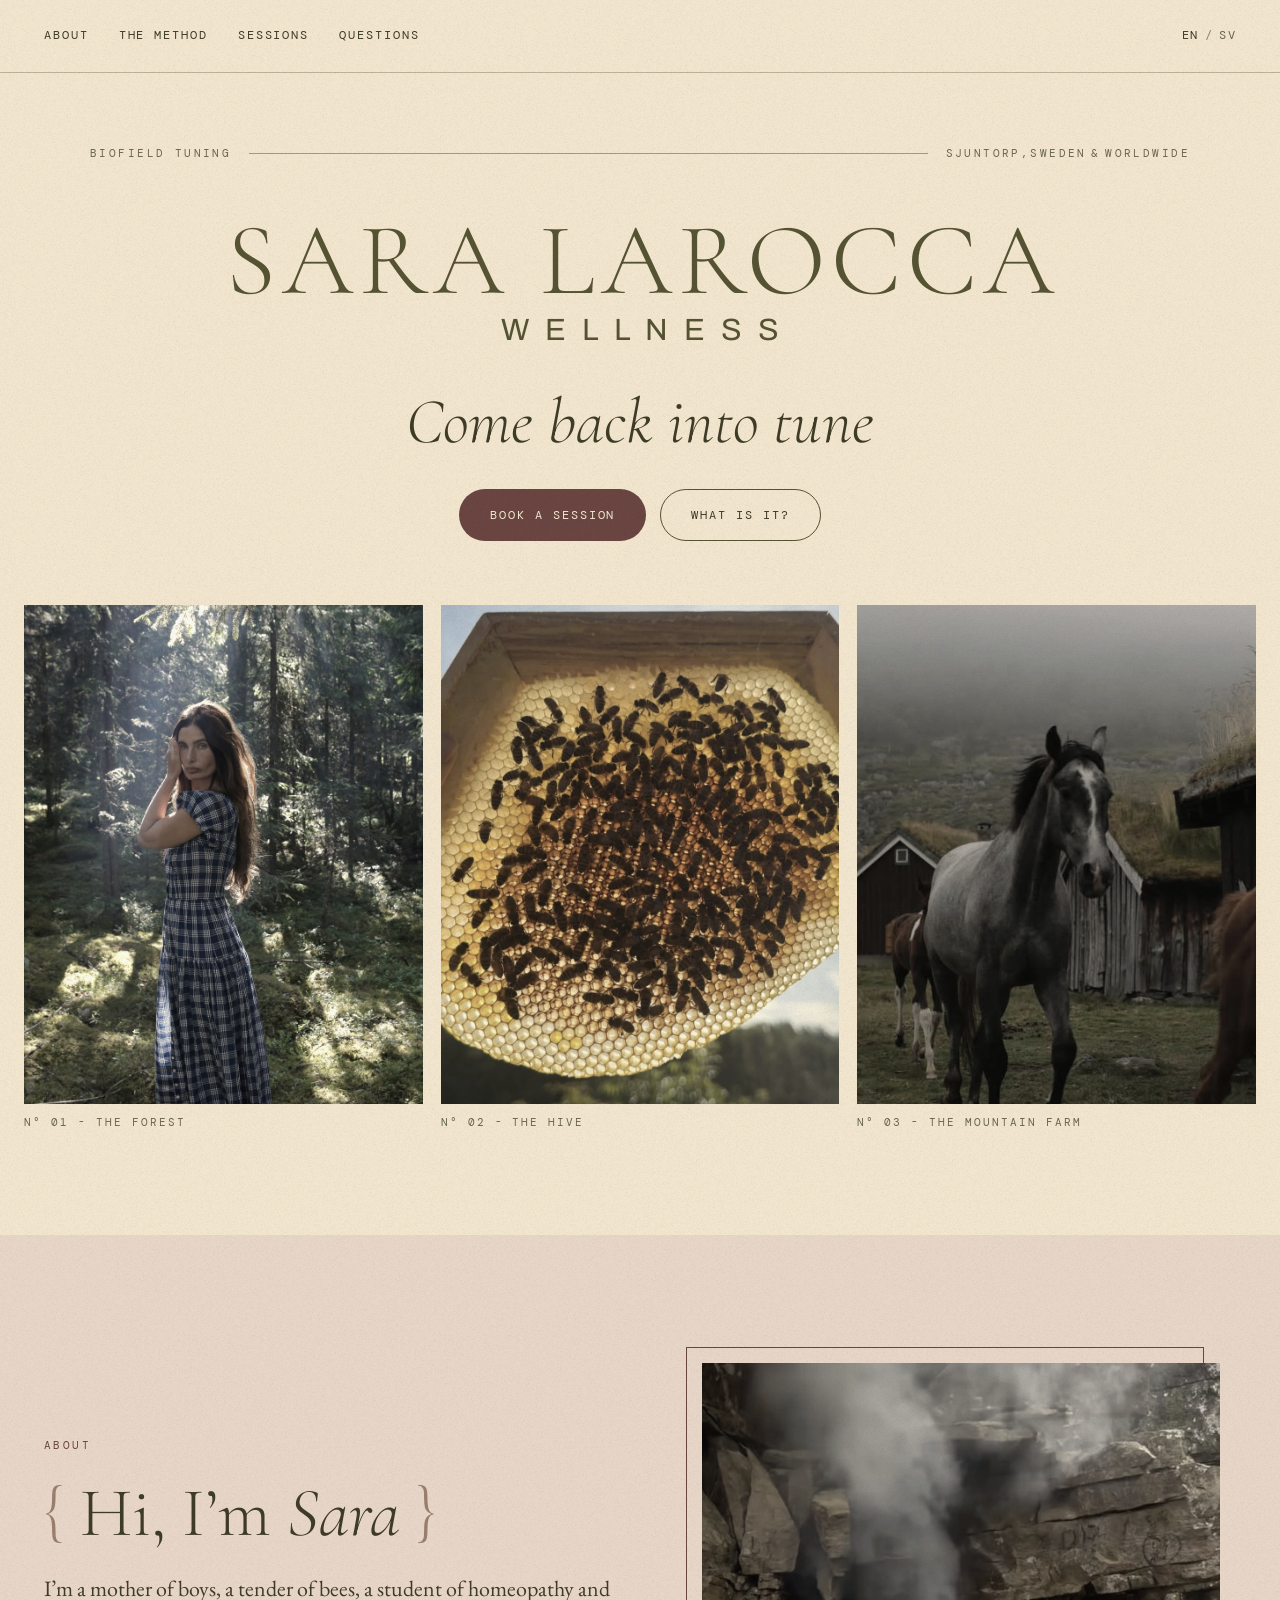
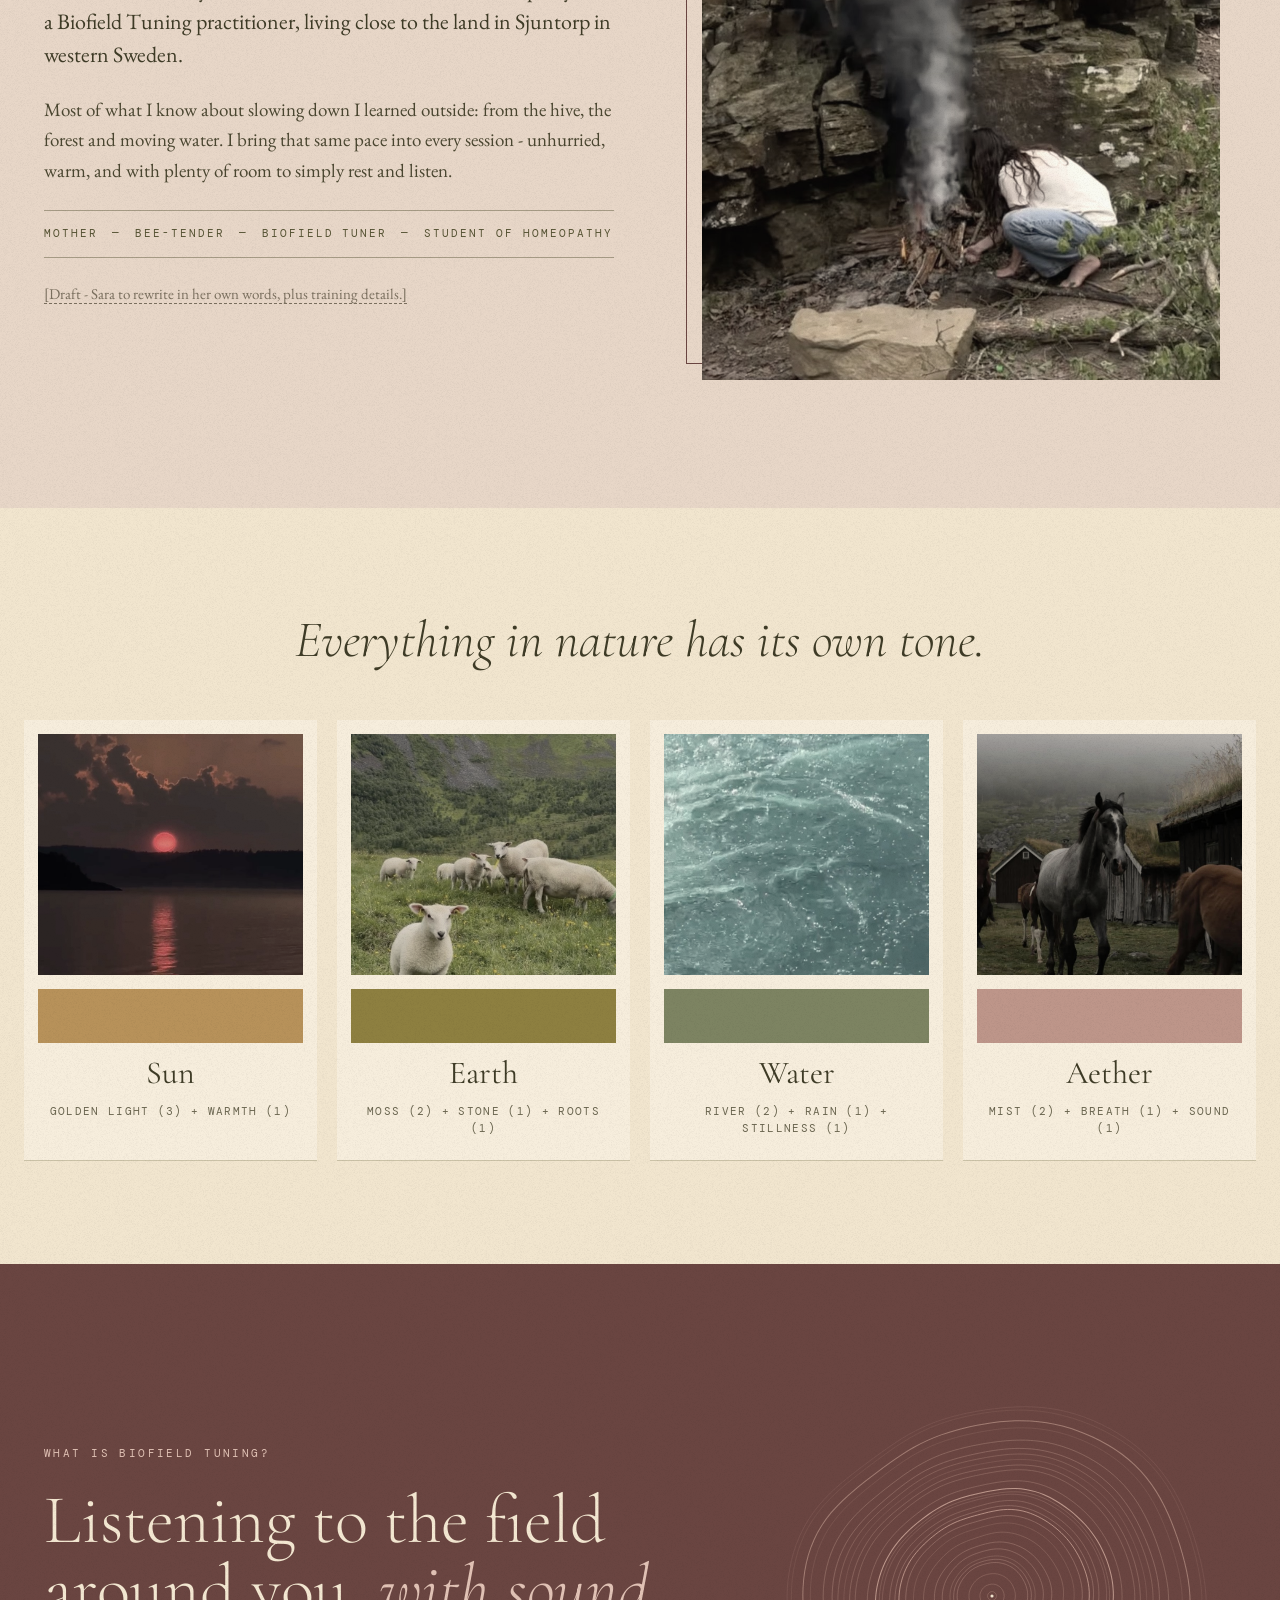
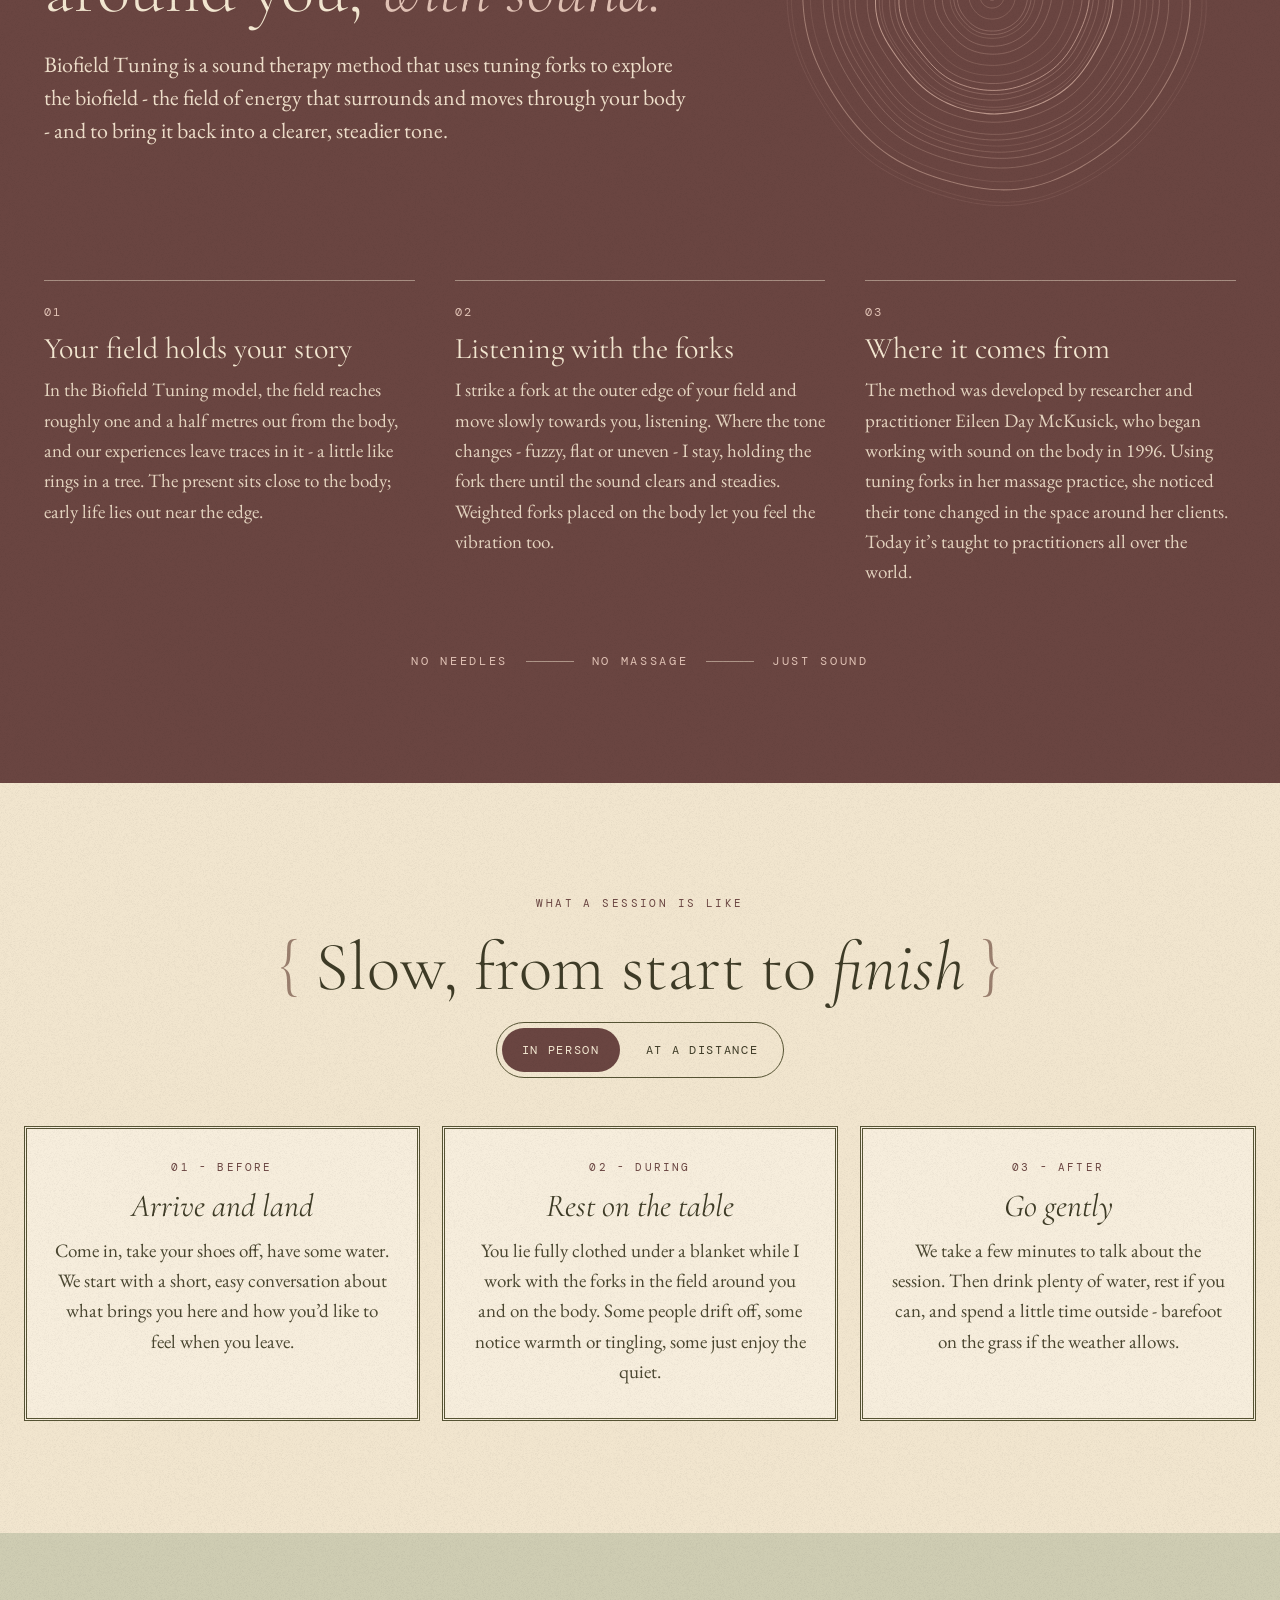
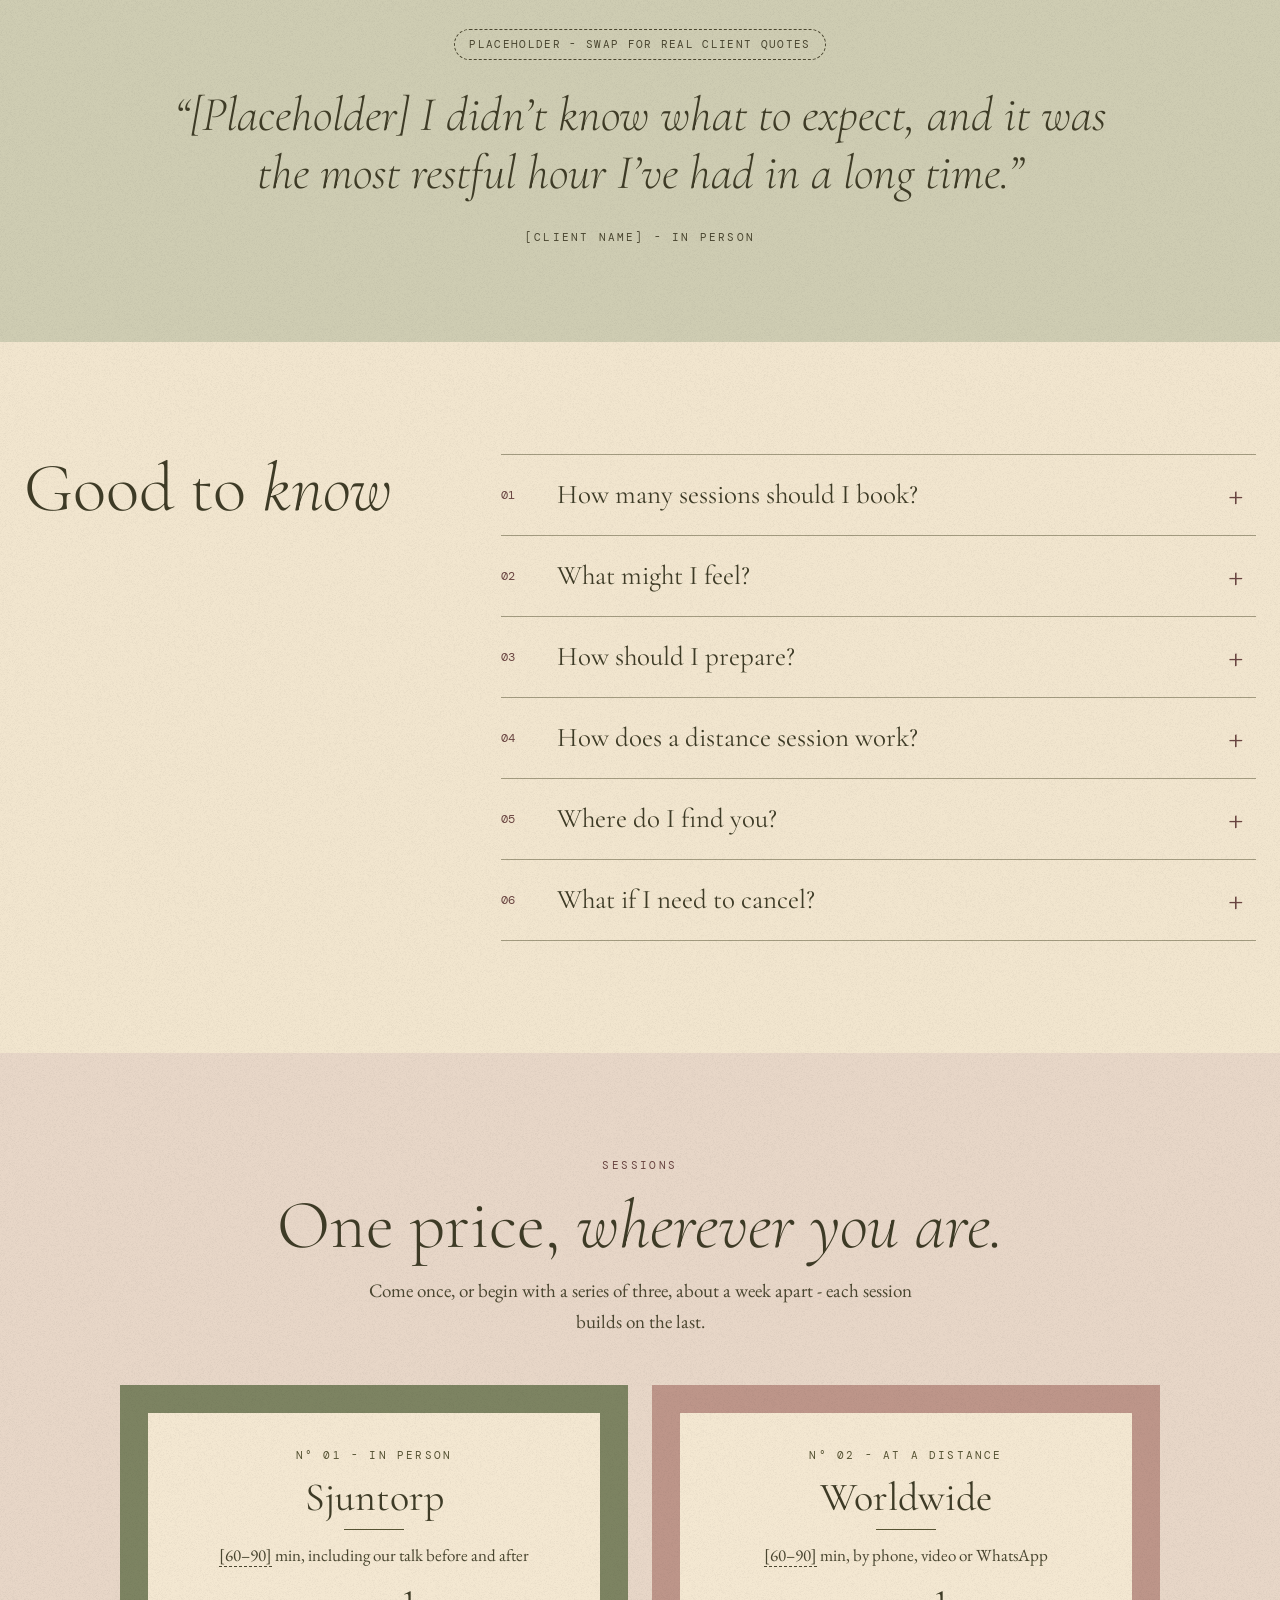
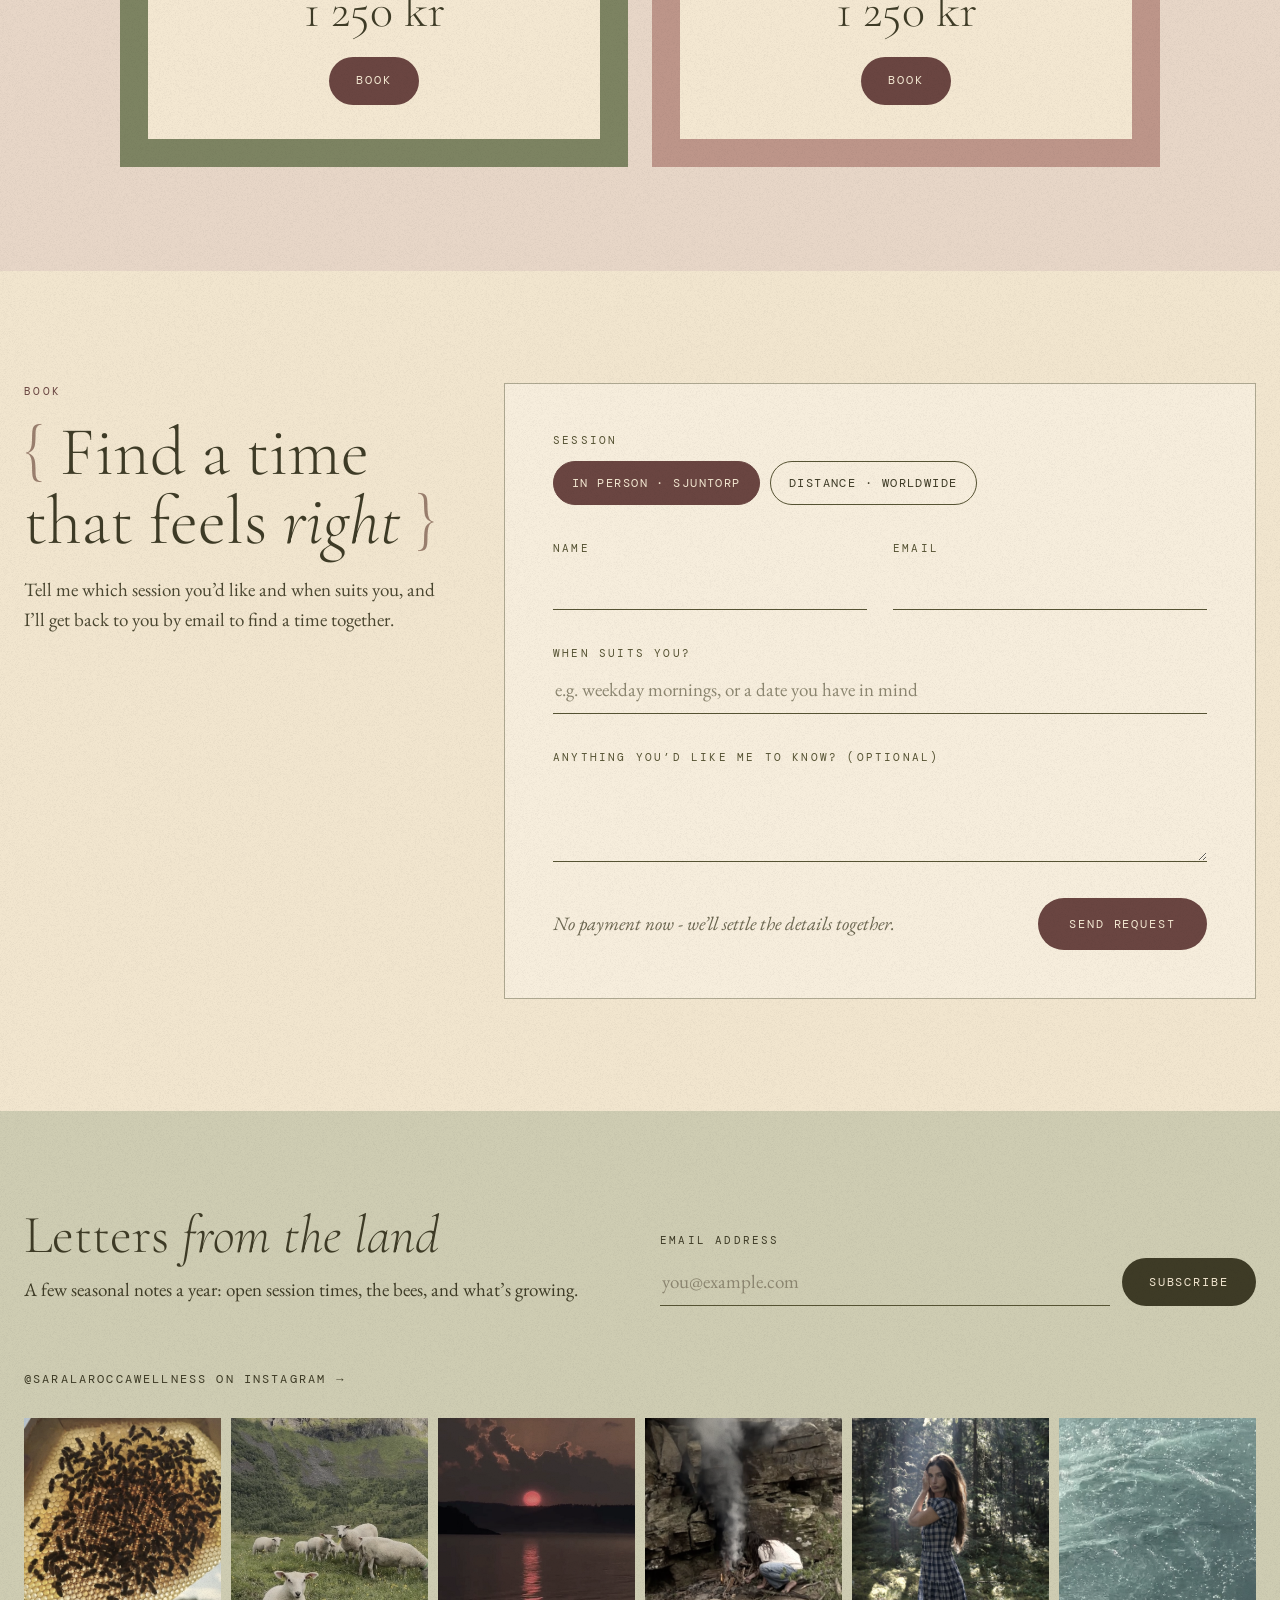
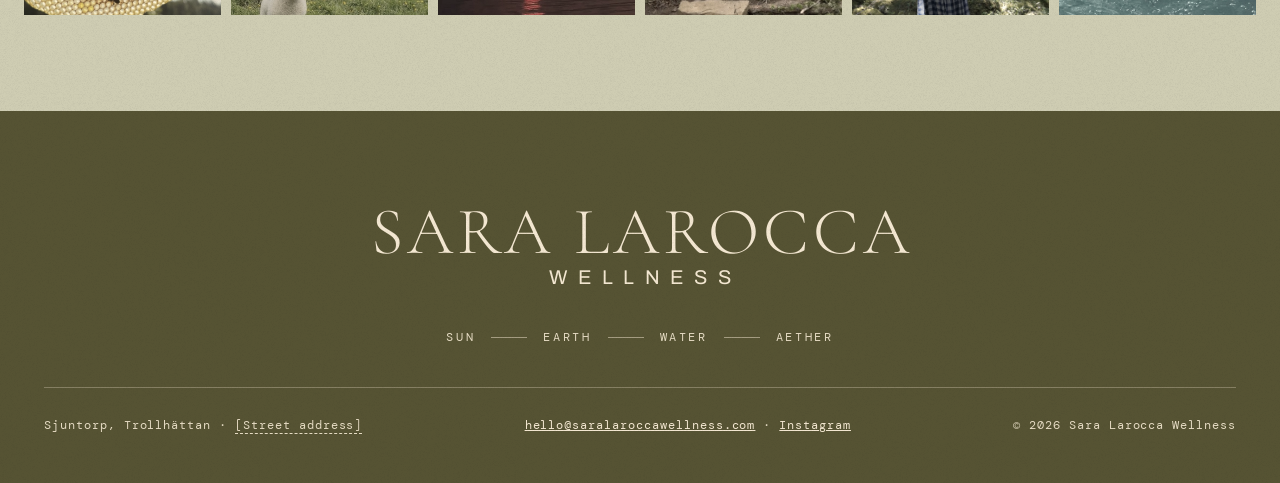
==== commit c4bc74e9: "Use hello@saralaroccawellness.com as the contact address Co-Authored-By: Claude Opus 5.5 <noreply@an" ====
--- a/index.html
+++ b/index.html
@@ -256,7 +256,7 @@
 <div class="elements-line" aria-hidden="true"><span>Sun</span><span class="dash"></span><span>Earth</span><span class="dash"></span><span>Water</span><span class="dash"></span><span>Aether</span></div>
 <div class="foot-row">
 <span>Sjuntorp, Trollhättan · <mark class="todo">[Street address]</mark></span>
-<span><a data-email href="mailto:hej@saralaroccawellness.com">hej@saralaroccawellness.com</a> · <a href="https://www.instagram.com/saralaroccawellness/">Instagram</a></span>
+<span><a data-email href="mailto:hello@saralaroccawellness.com">hello@saralaroccawellness.com</a> · <a href="https://www.instagram.com/saralaroccawellness/">Instagram</a></span>
 <span>© 2026 Sara Larocca Wellness</span>
 </div>
 </div>
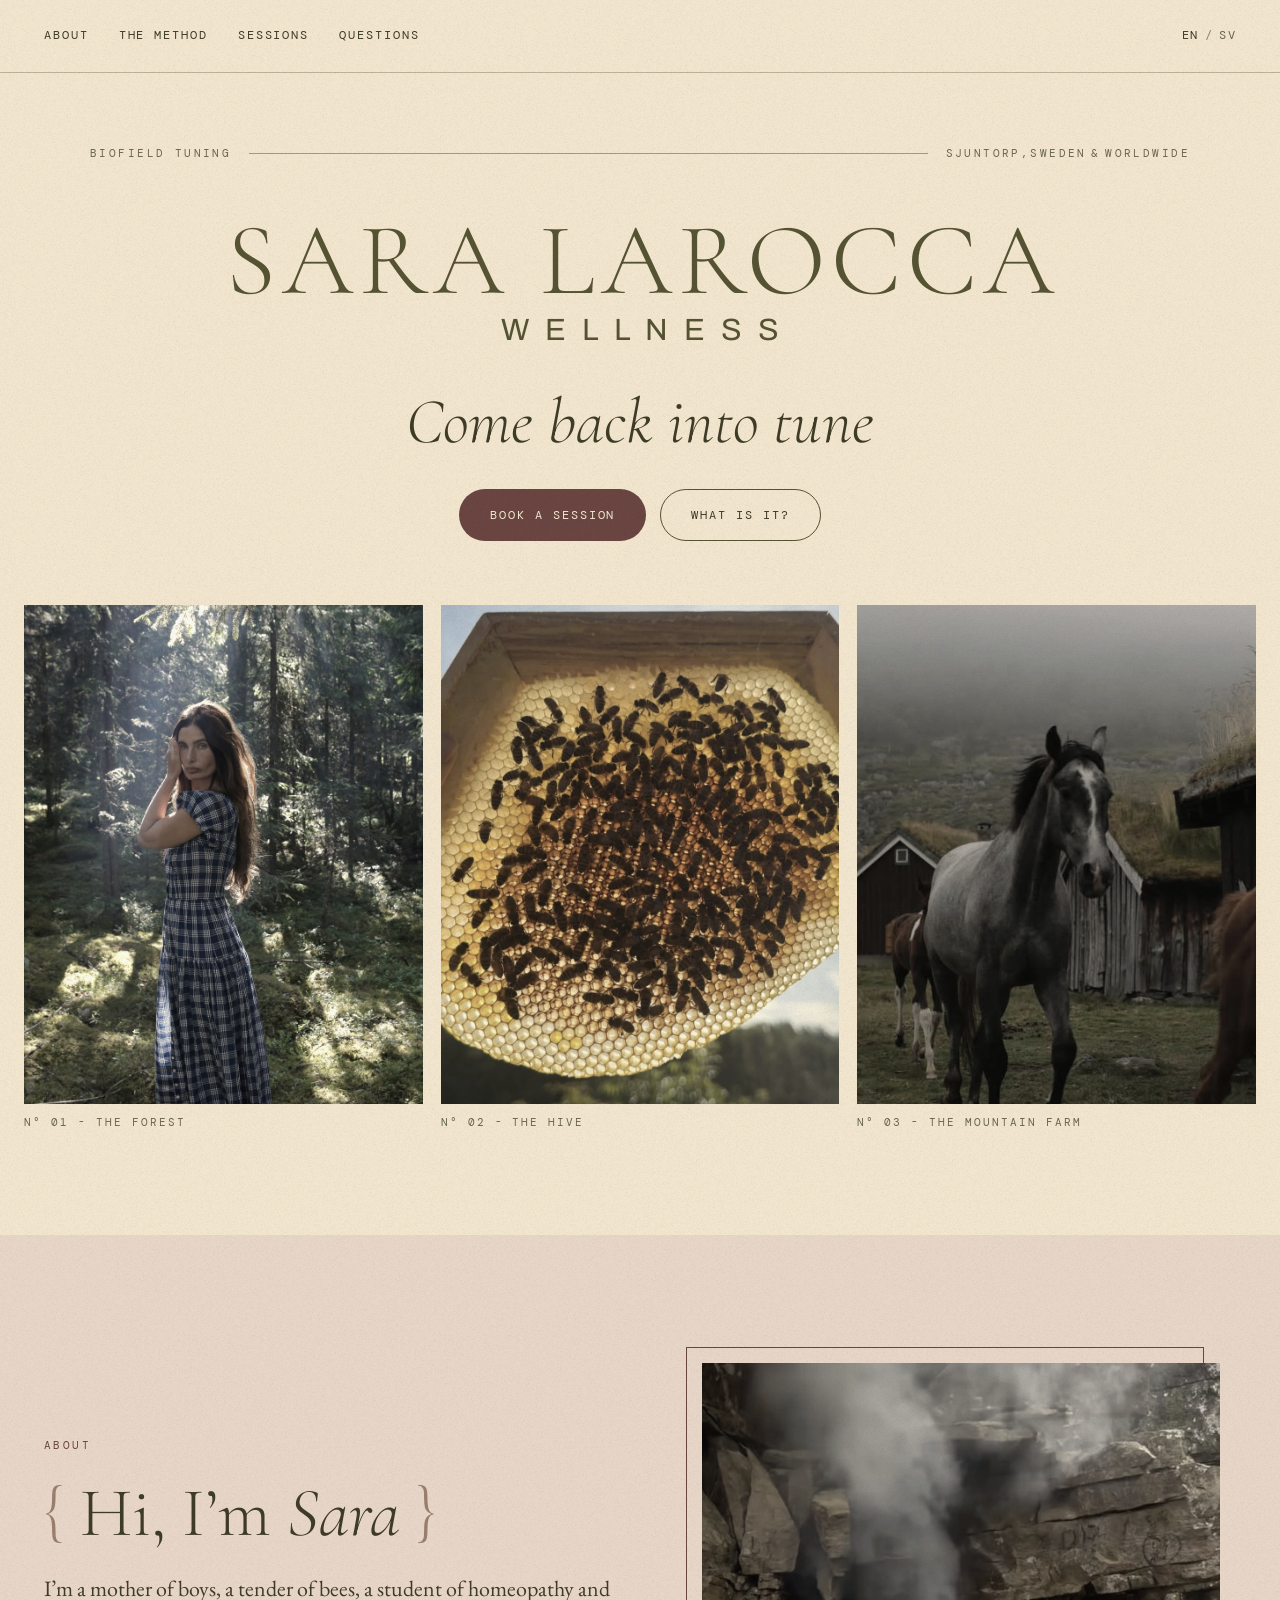
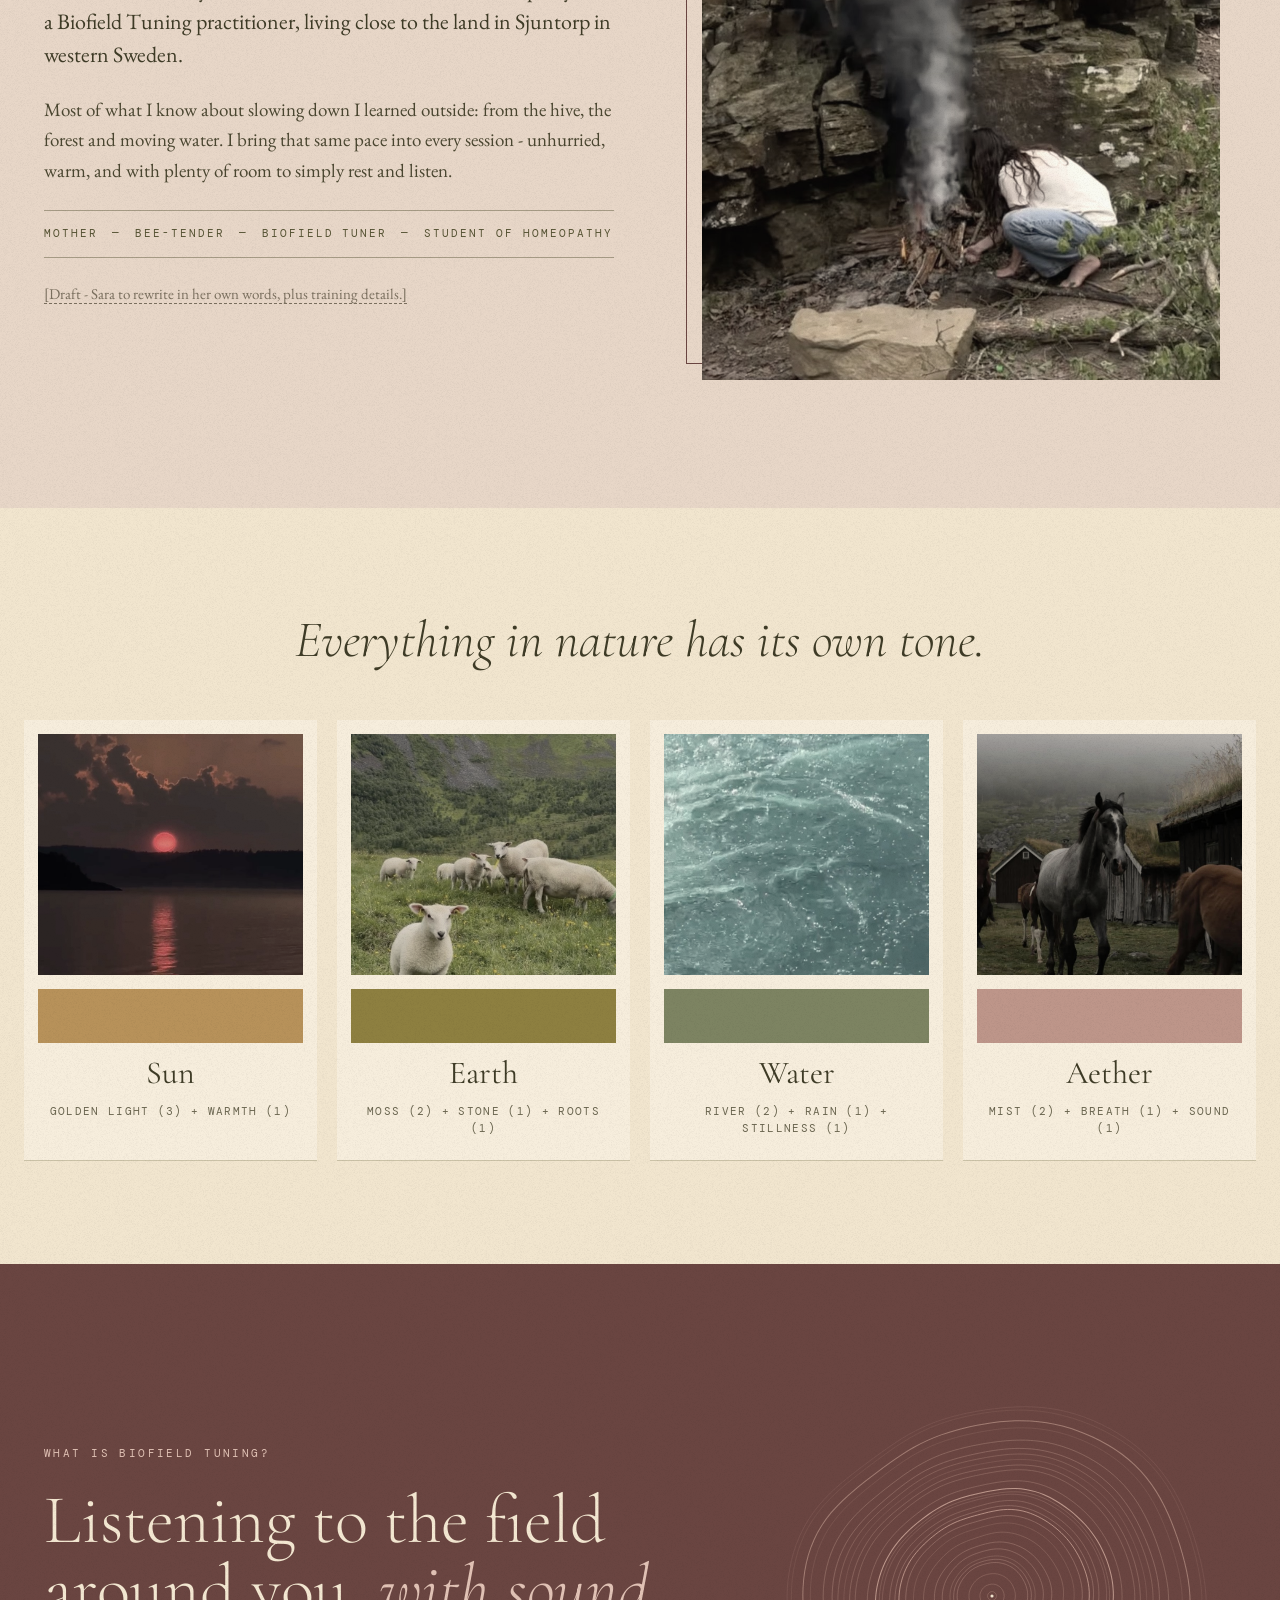
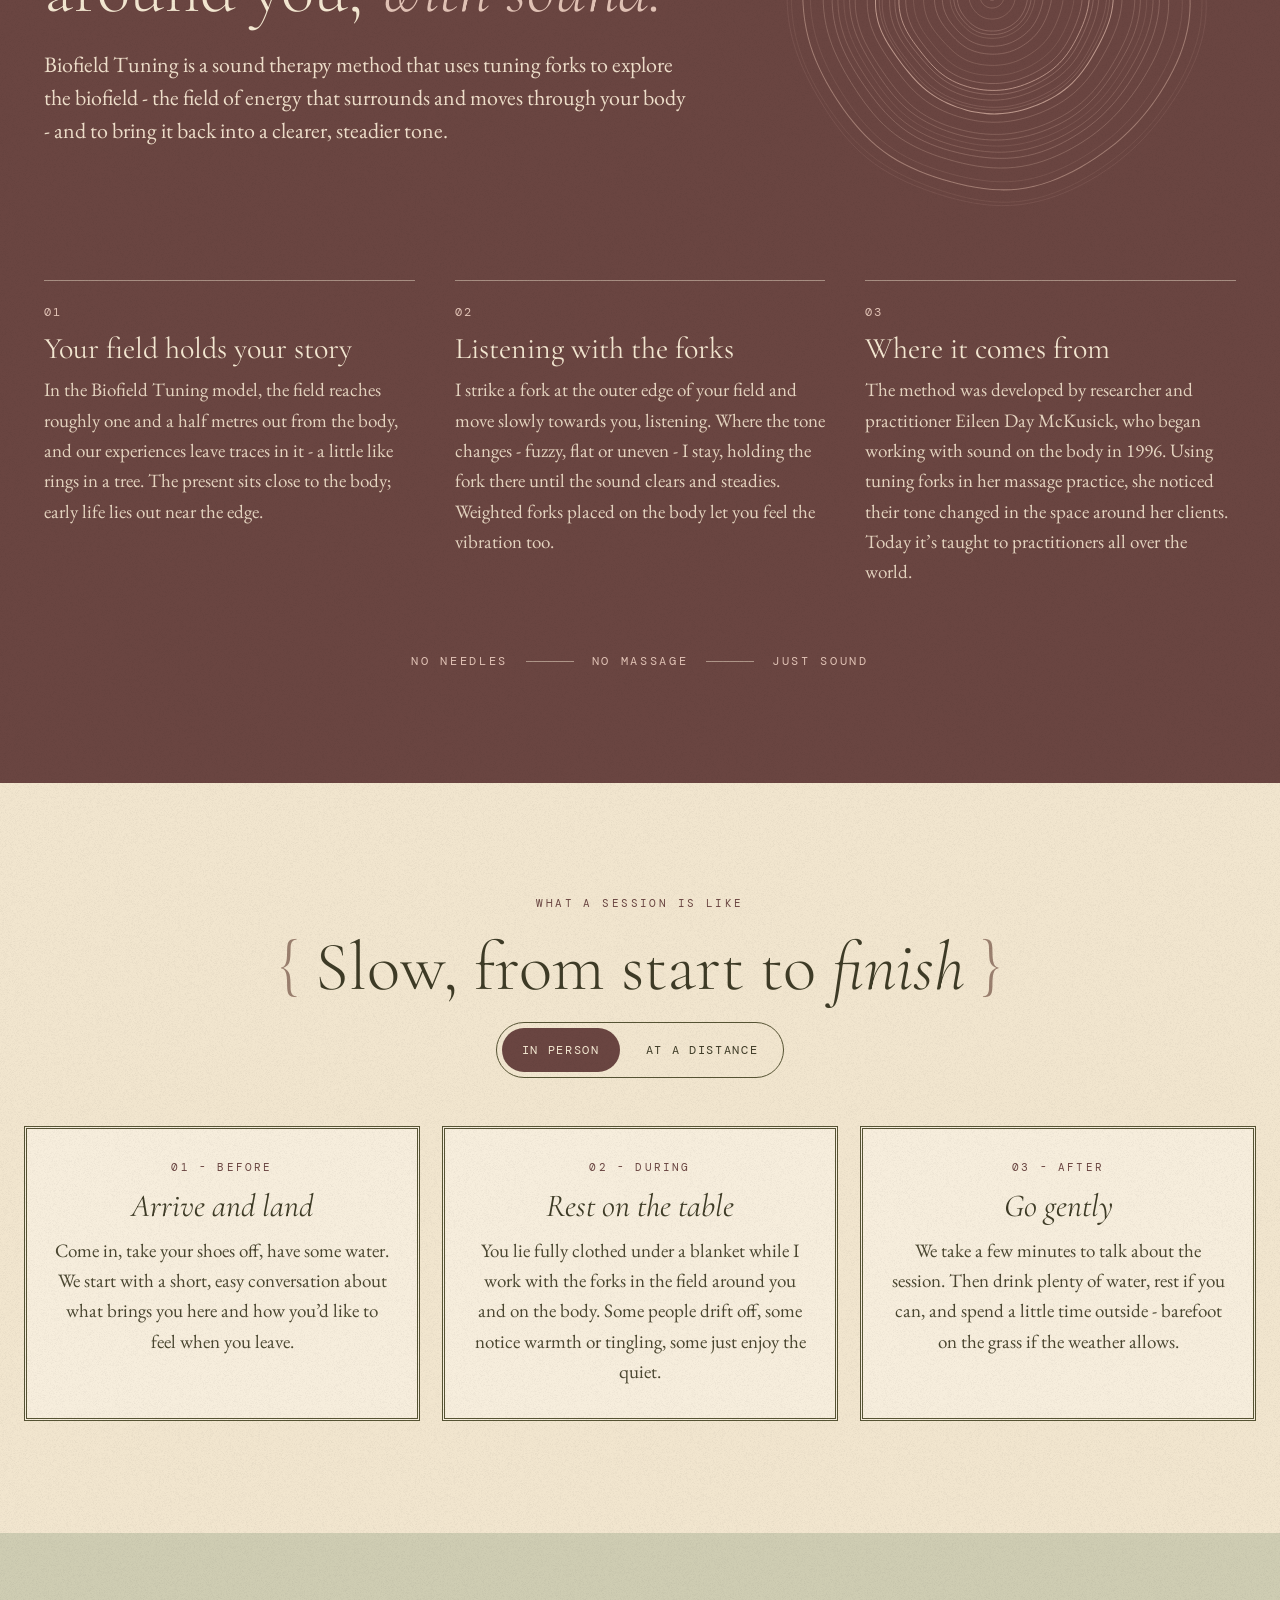
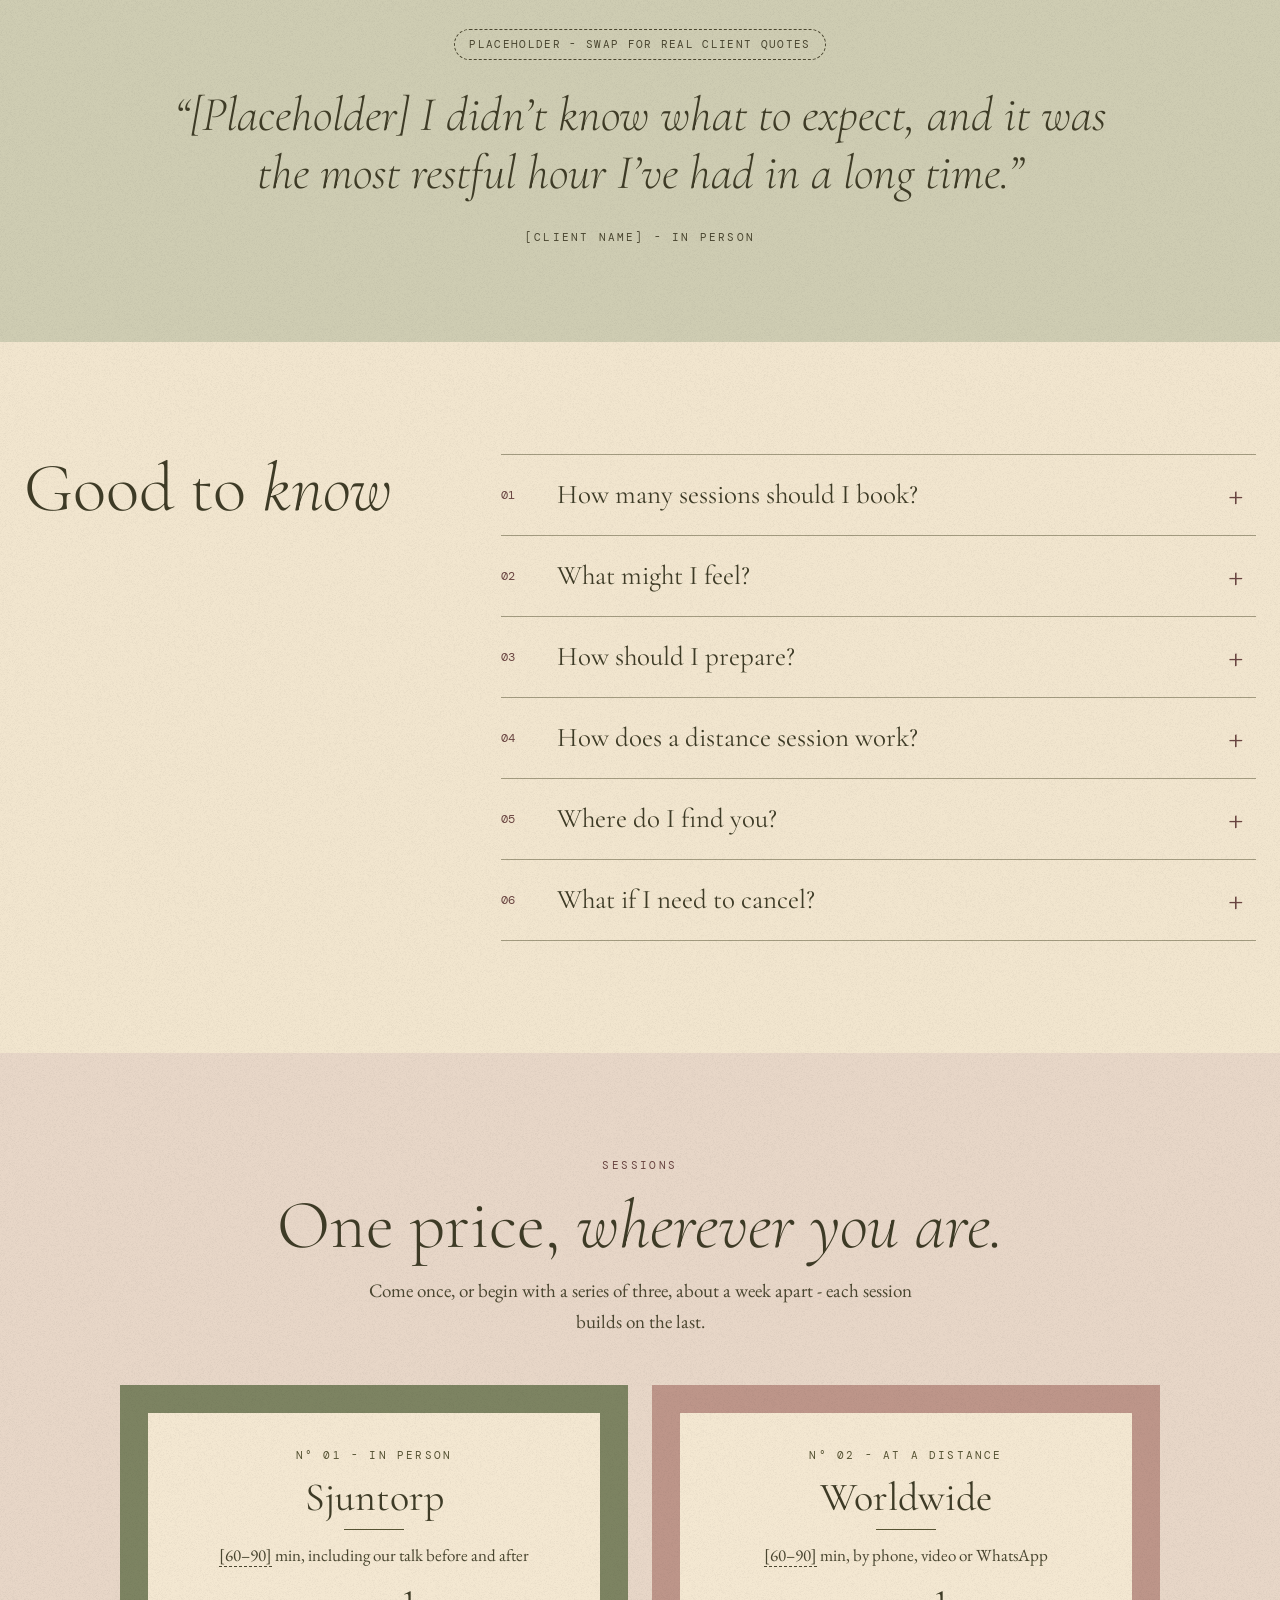
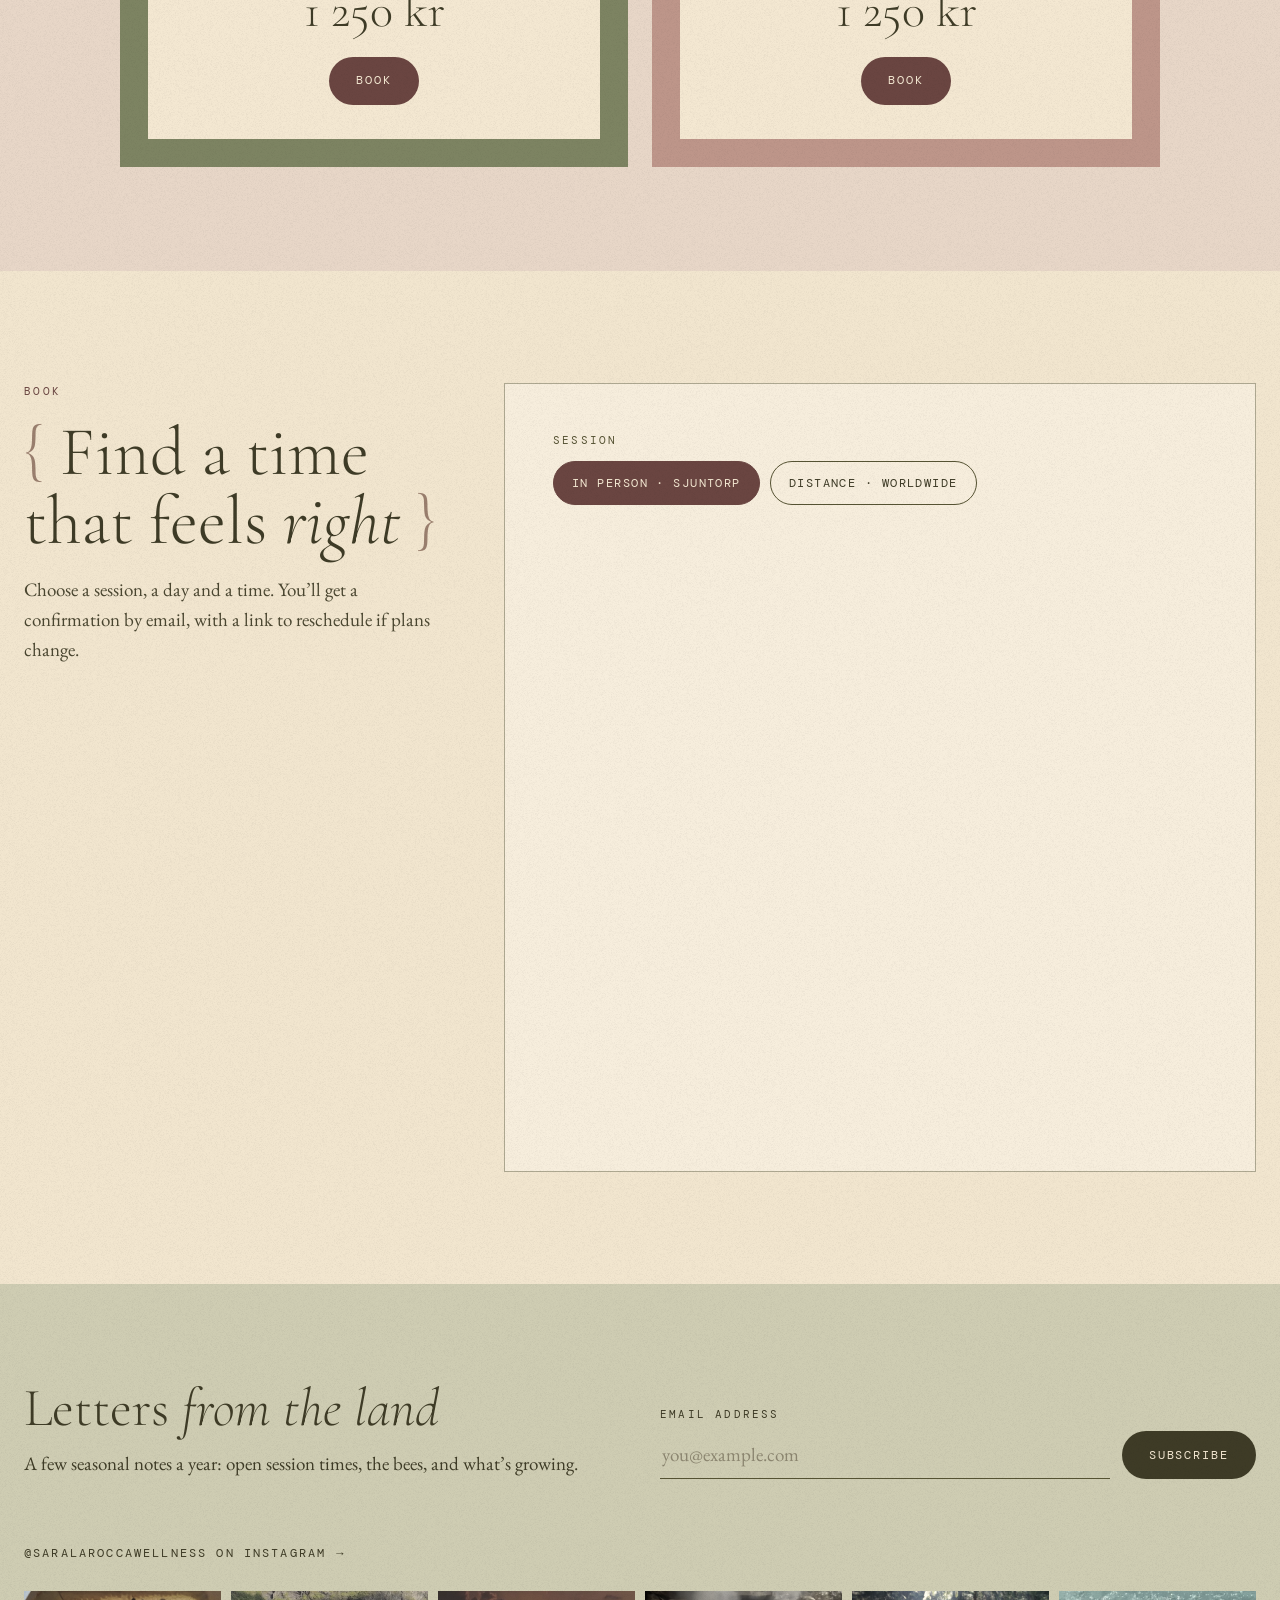
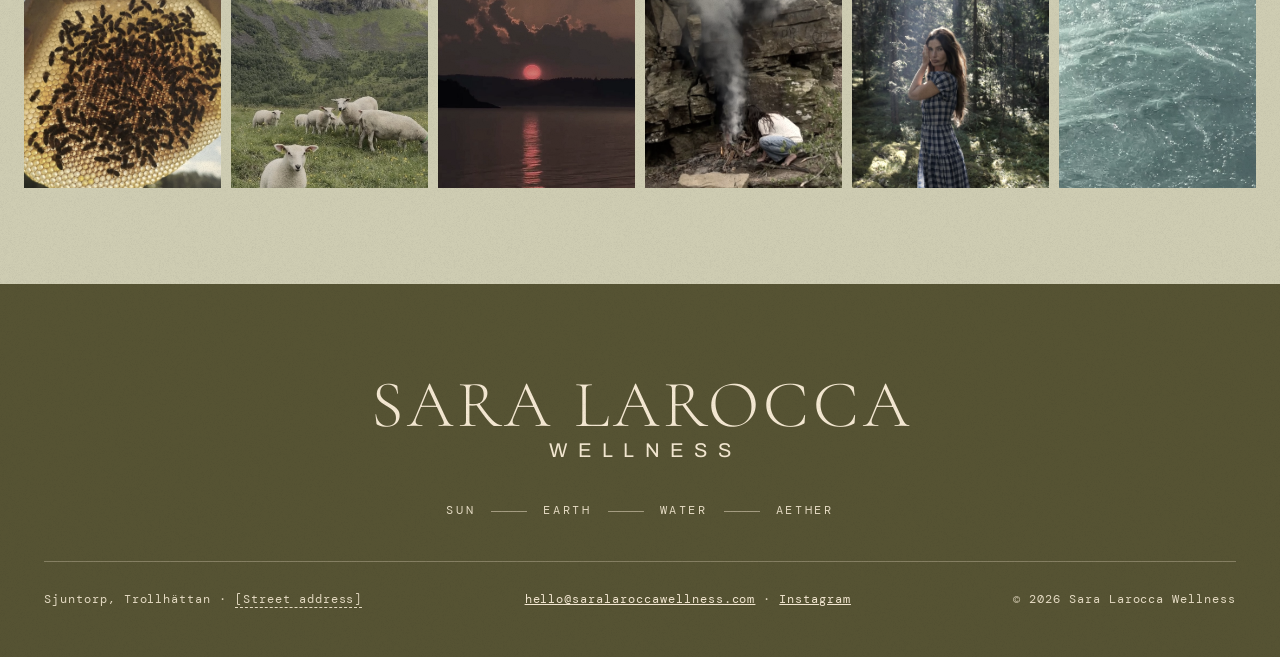
==== commit ef010e7b: "Fix Cal.com session switch showing both calendars Co-Authored-By: Claude Opus 5.5 <noreply@anthropic" ====
--- a/index.html
+++ b/index.html
@@ -194,7 +194,15 @@
 <p class="muted" data-when="cal" hidden>Choose a session, a day and a time. You’ll get a confirmation by email, with a link to reschedule if plans change.</p>
 </div>
 <div class="side-box">
-<div id="cal-embed" class="cal-embed" hidden></div>
+<div id="cal-box" class="booking-card" hidden>
+<fieldset>
+<legend>Session</legend>
+<label class="pick"><input type="radio" name="cal-session" value="in-person" checked> <span>In person · Sjuntorp</span></label>
+<label class="pick"><input type="radio" name="cal-session" value="distance"> <span>Distance · Worldwide</span></label>
+</fieldset>
+<div id="wrap-in-person"><div id="cal-in-person" class="cal-embed"></div></div>
+<div id="wrap-distance" hidden><div id="cal-distance" class="cal-embed"></div></div>
+</div>
 <form id="request-form" class="booking-card">
 <fieldset>
 <legend>Session</legend>
--- a/assets/css/site.css
+++ b/assets/css/site.css
@@ -195,7 +195,8 @@
 .form-foot em{color:var(--muted)}
 .form-done{margin:0;color:var(--plum);font-style:italic}
 button.btn{font-family:var(--mono)}
-.cal-embed{width:100%;min-height:640px;overflow:auto;background:var(--paper);border:1px solid rgba(86,83,51,.45)}
+.cal-embed{width:100%;min-height:600px;overflow:auto}
+#cal-box{gap:18px}
 
 /* letters + instagram */
 .letters{padding:96px 24px}
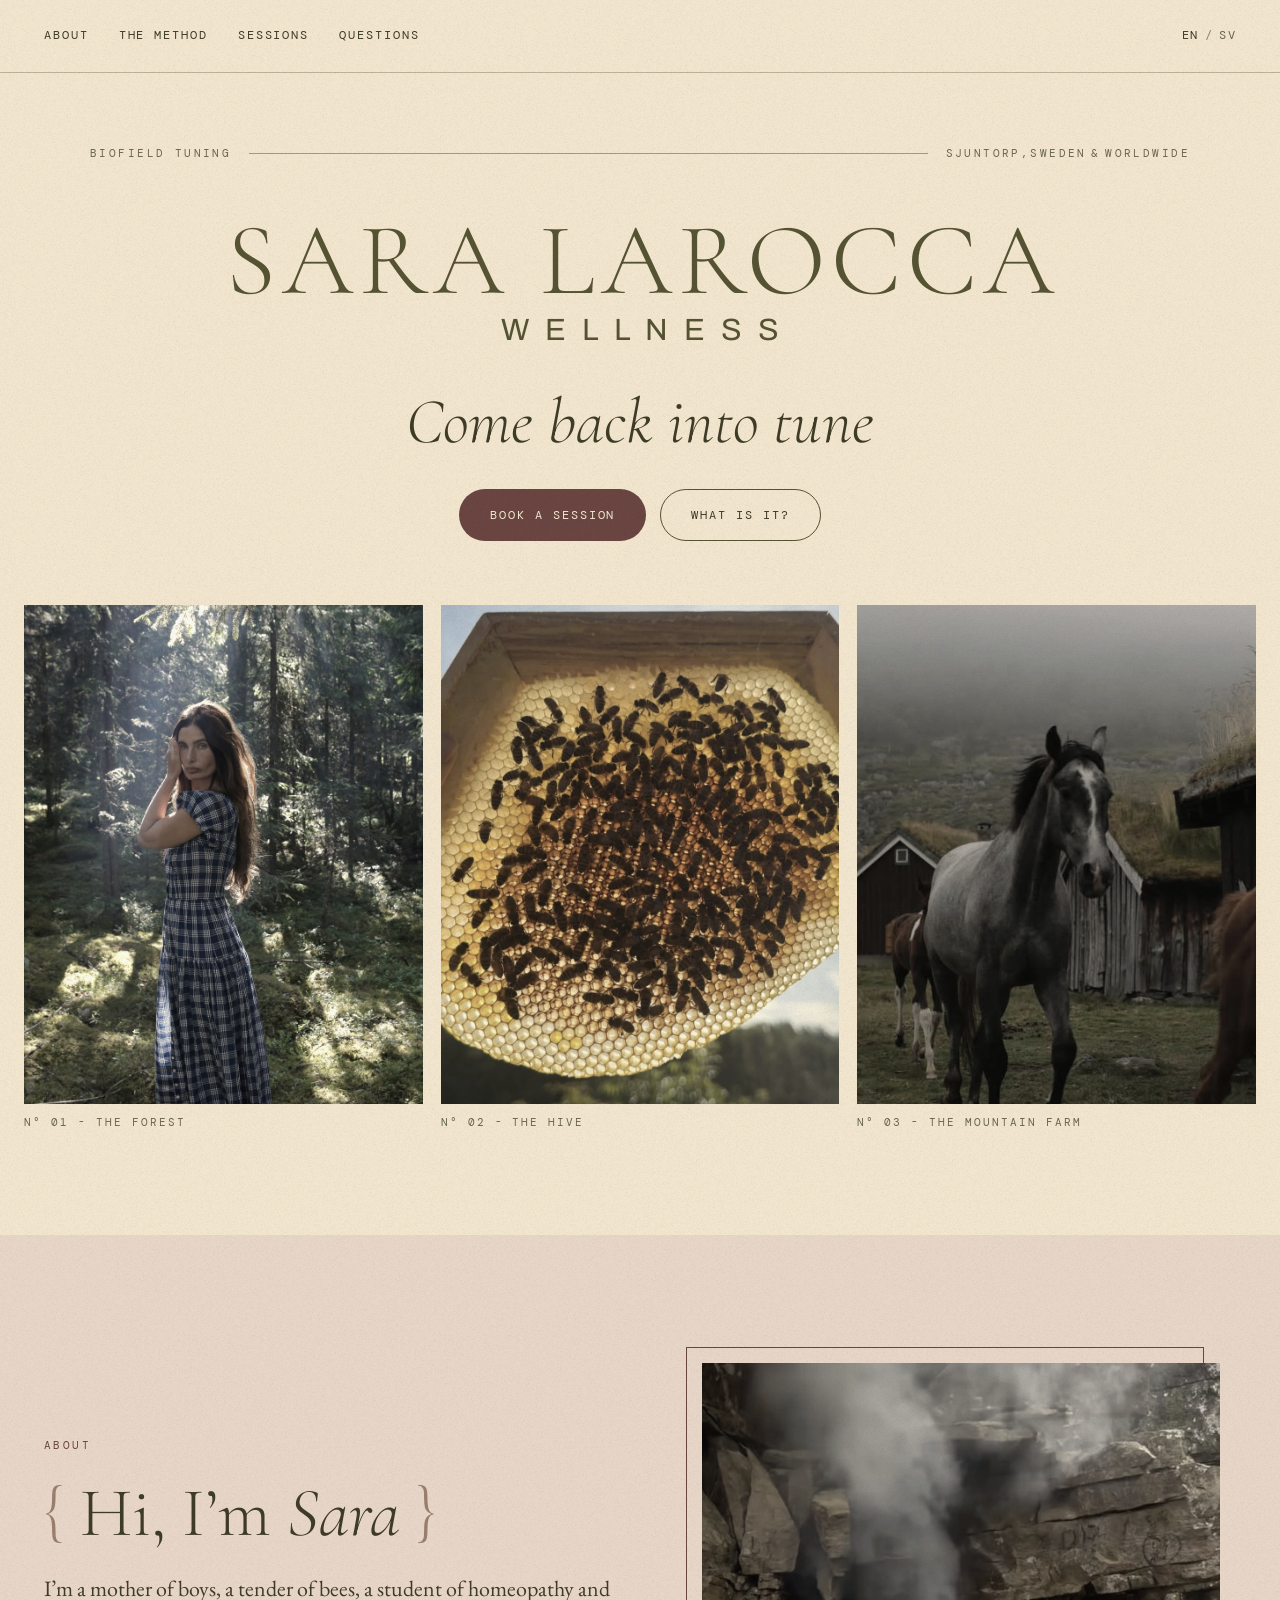
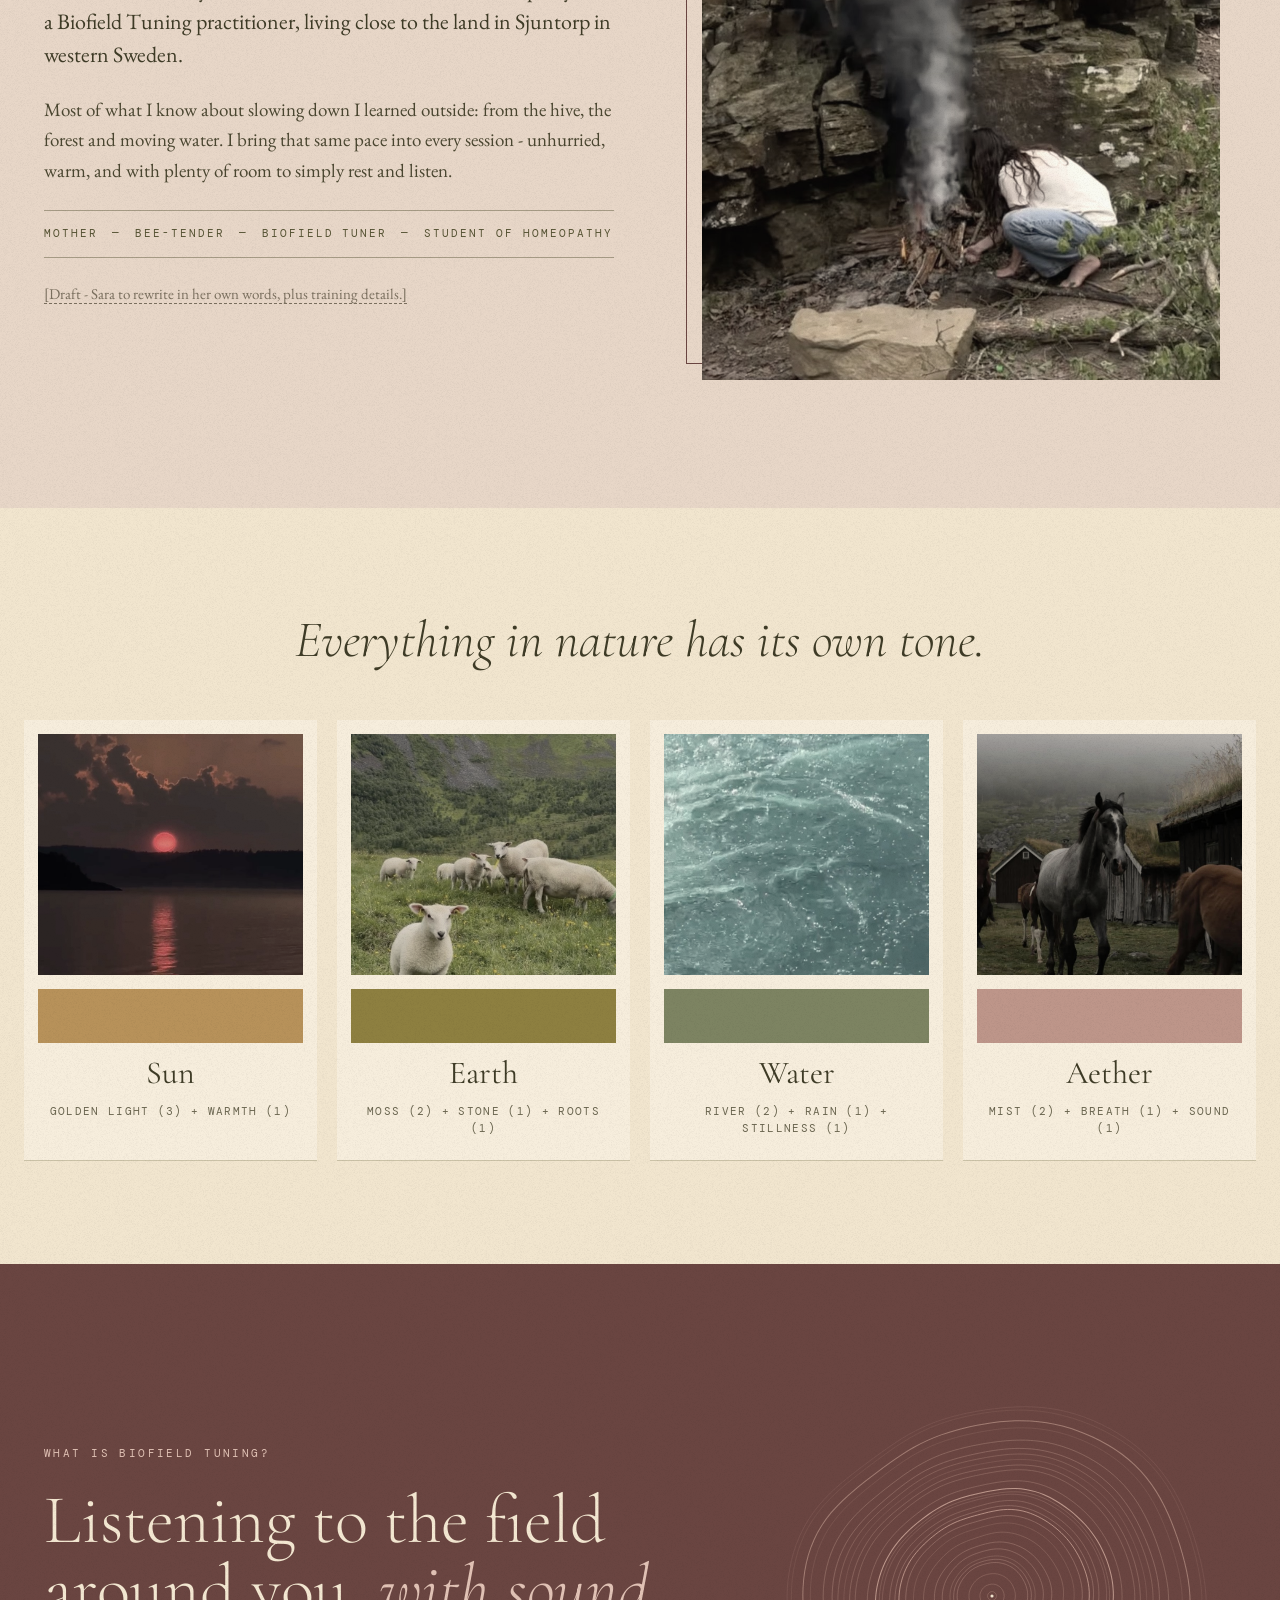
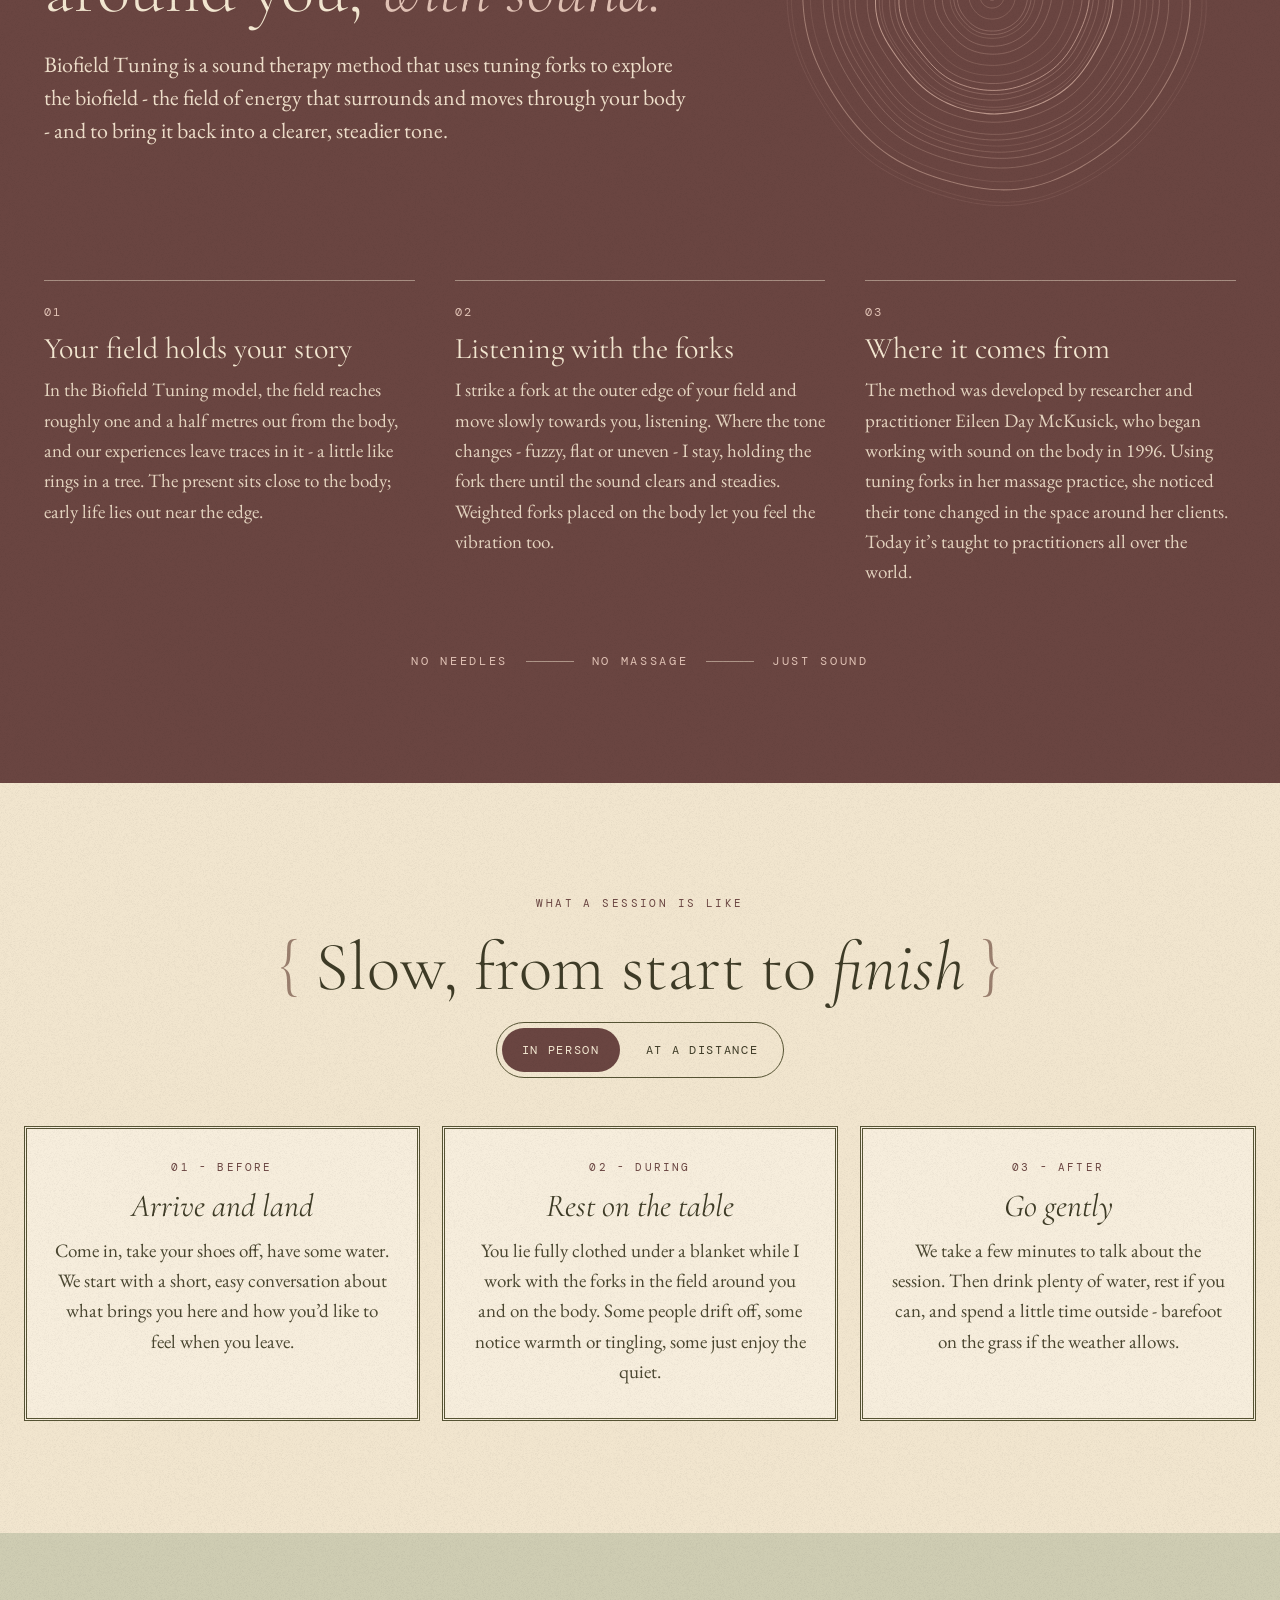
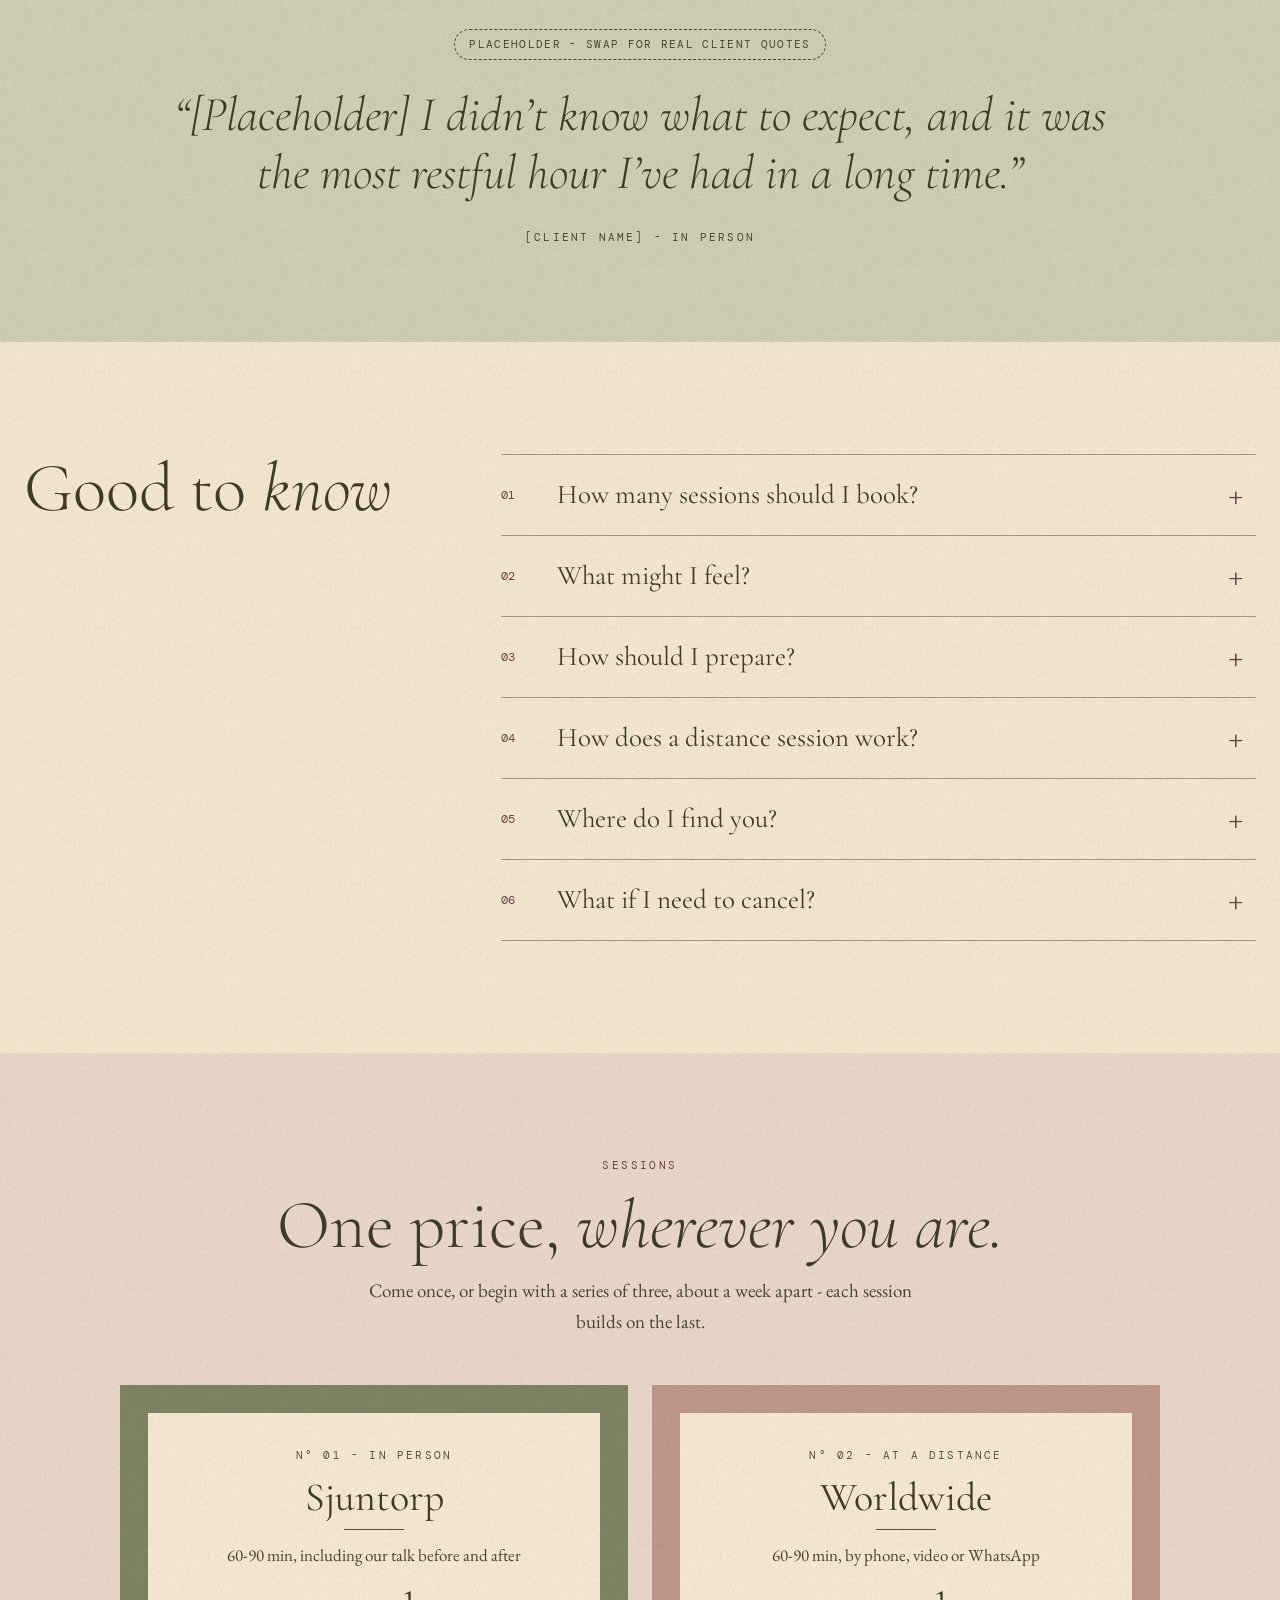
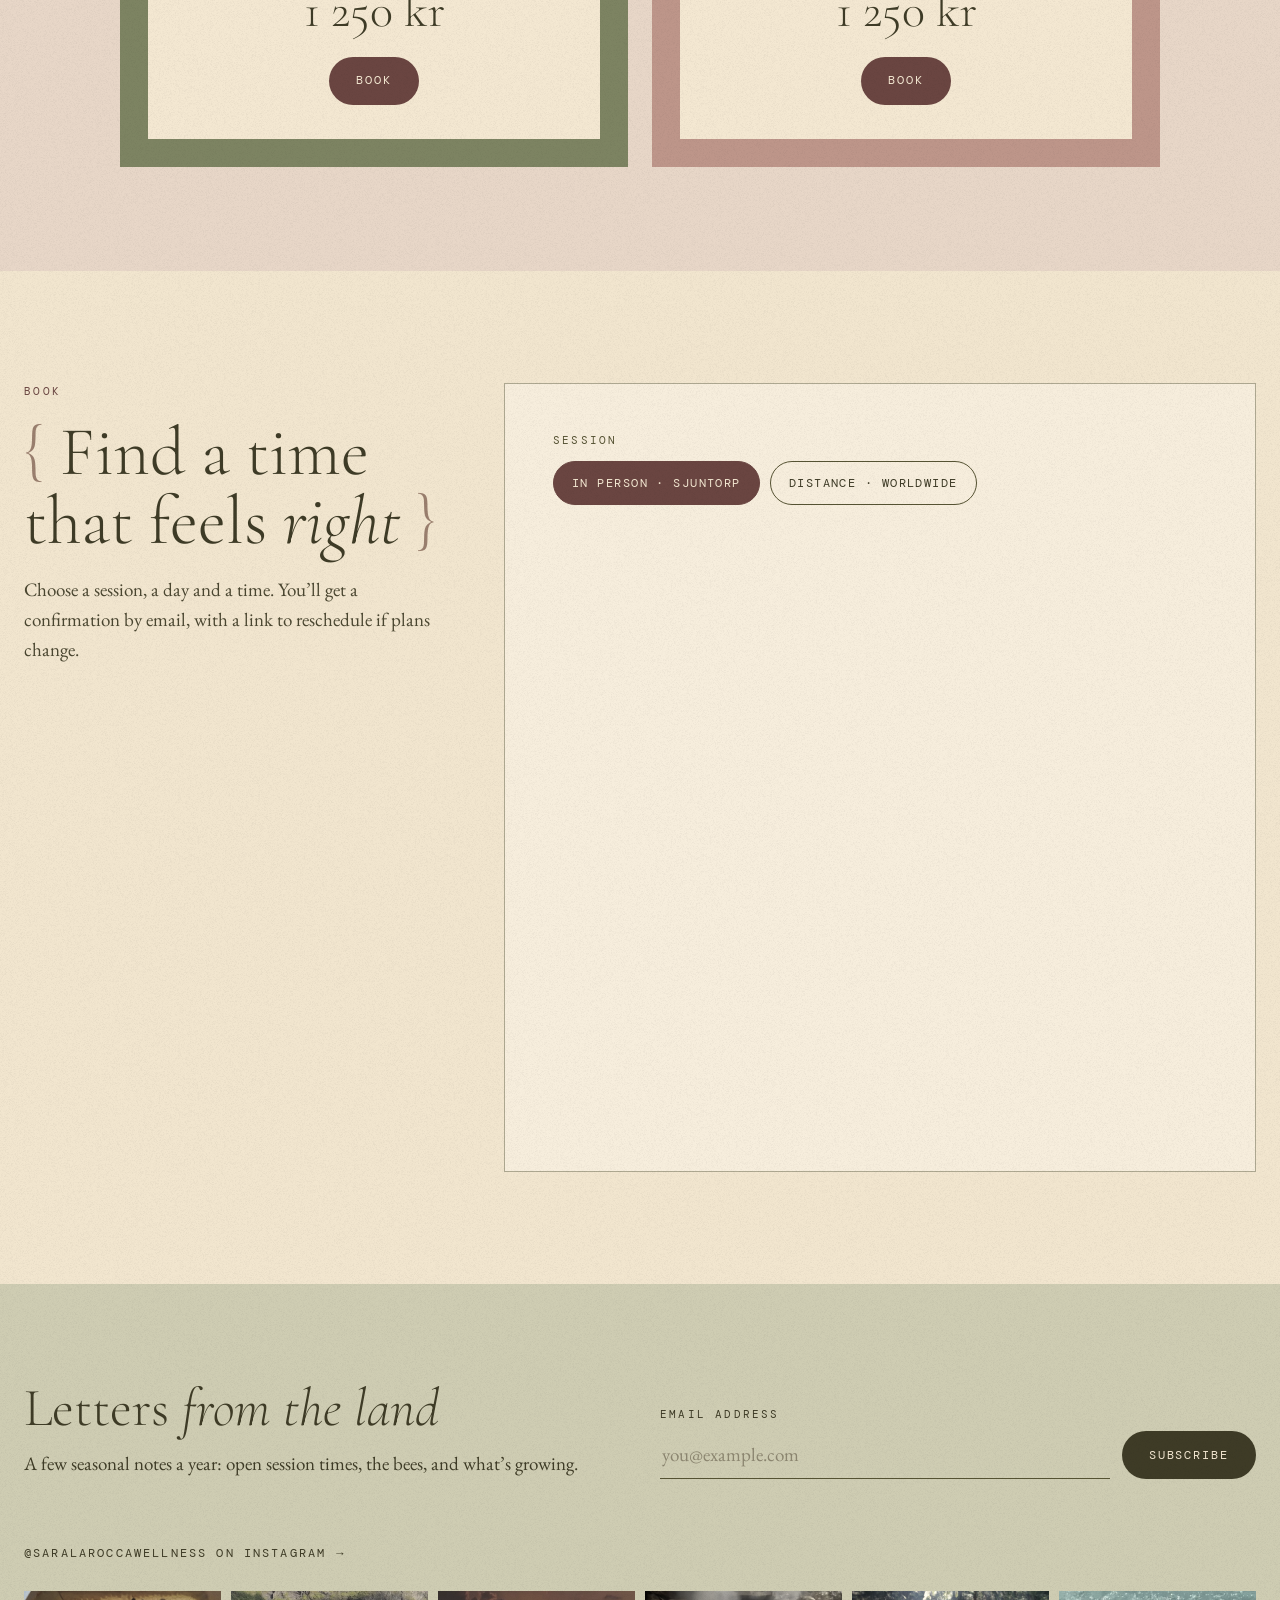
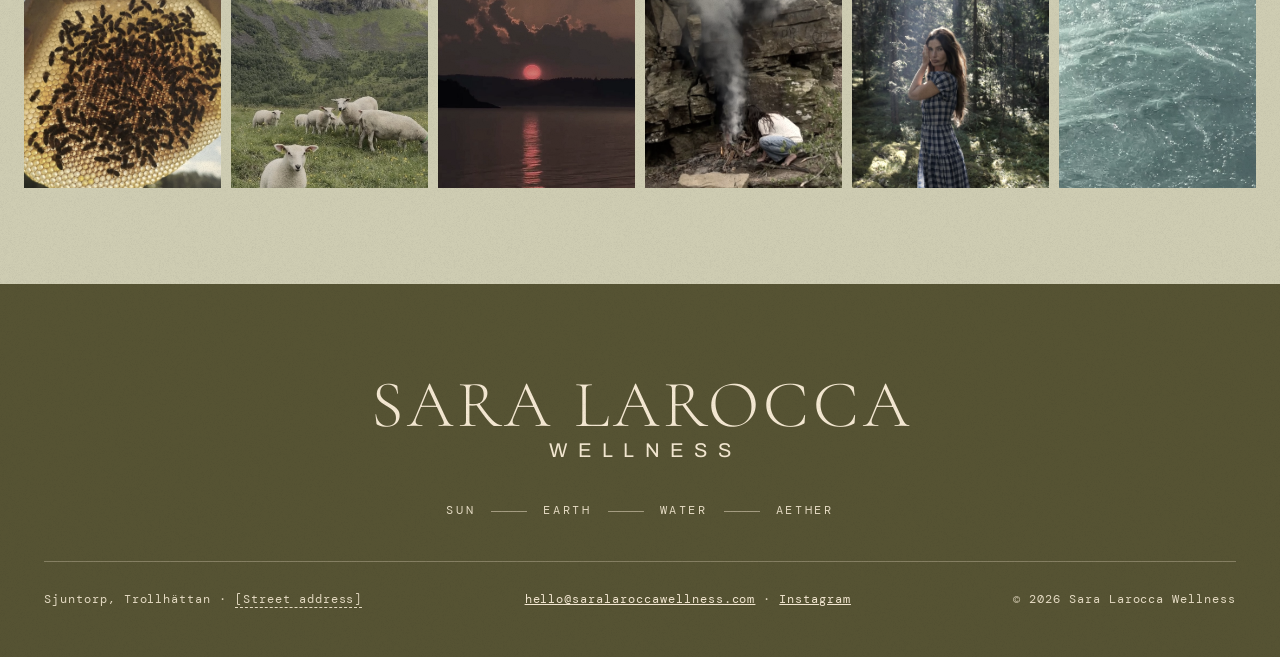
==== commit 70eb958d: "Match Cal.com calendar to the page; session length 60-90 min Co-Authored-By: Claude Opus 5.5 <norepl" ====
--- a/index.html
+++ b/index.html
@@ -168,7 +168,7 @@
 <span class="kind">N° 01 - In person</span>
 <span class="where">Sjuntorp</span>
 <span class="rule" aria-hidden="true"></span>
-<span class="len"><mark class="todo">[60–90]</mark> min, including our talk before and after</span>
+<span class="len">60-90 min, including our talk before and after</span>
 <span class="price">1 250 kr</span>
 <a class="btn btn-plum" href="#book" data-session="in-person">Book</a>
 </div></div>
@@ -176,7 +176,7 @@
 <span class="kind">N° 02 - At a distance</span>
 <span class="where">Worldwide</span>
 <span class="rule" aria-hidden="true"></span>
-<span class="len"><mark class="todo">[60–90]</mark> min, by phone, video or WhatsApp</span>
+<span class="len">60-90 min, by phone, video or WhatsApp</span>
 <span class="price">1 250 kr</span>
 <a class="btn btn-plum" href="#book" data-session="distance">Book</a>
 </div></div>
